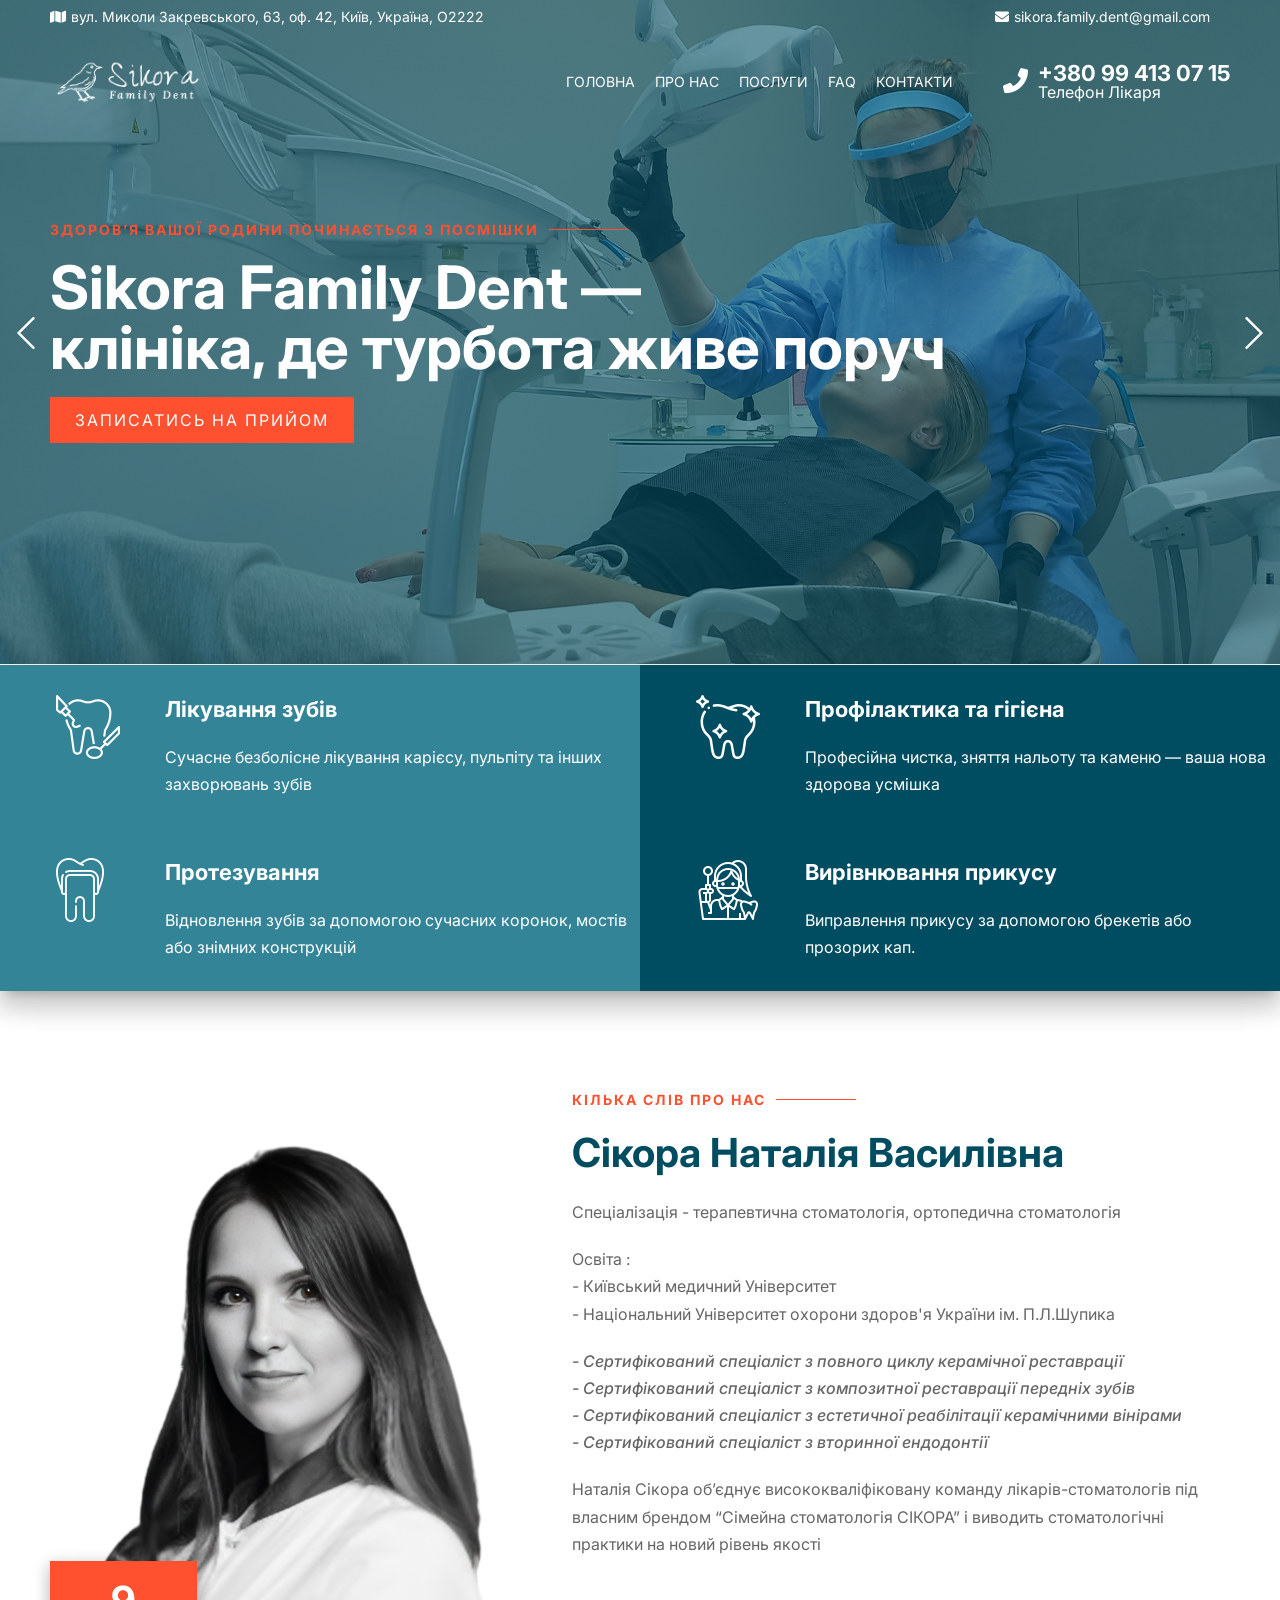
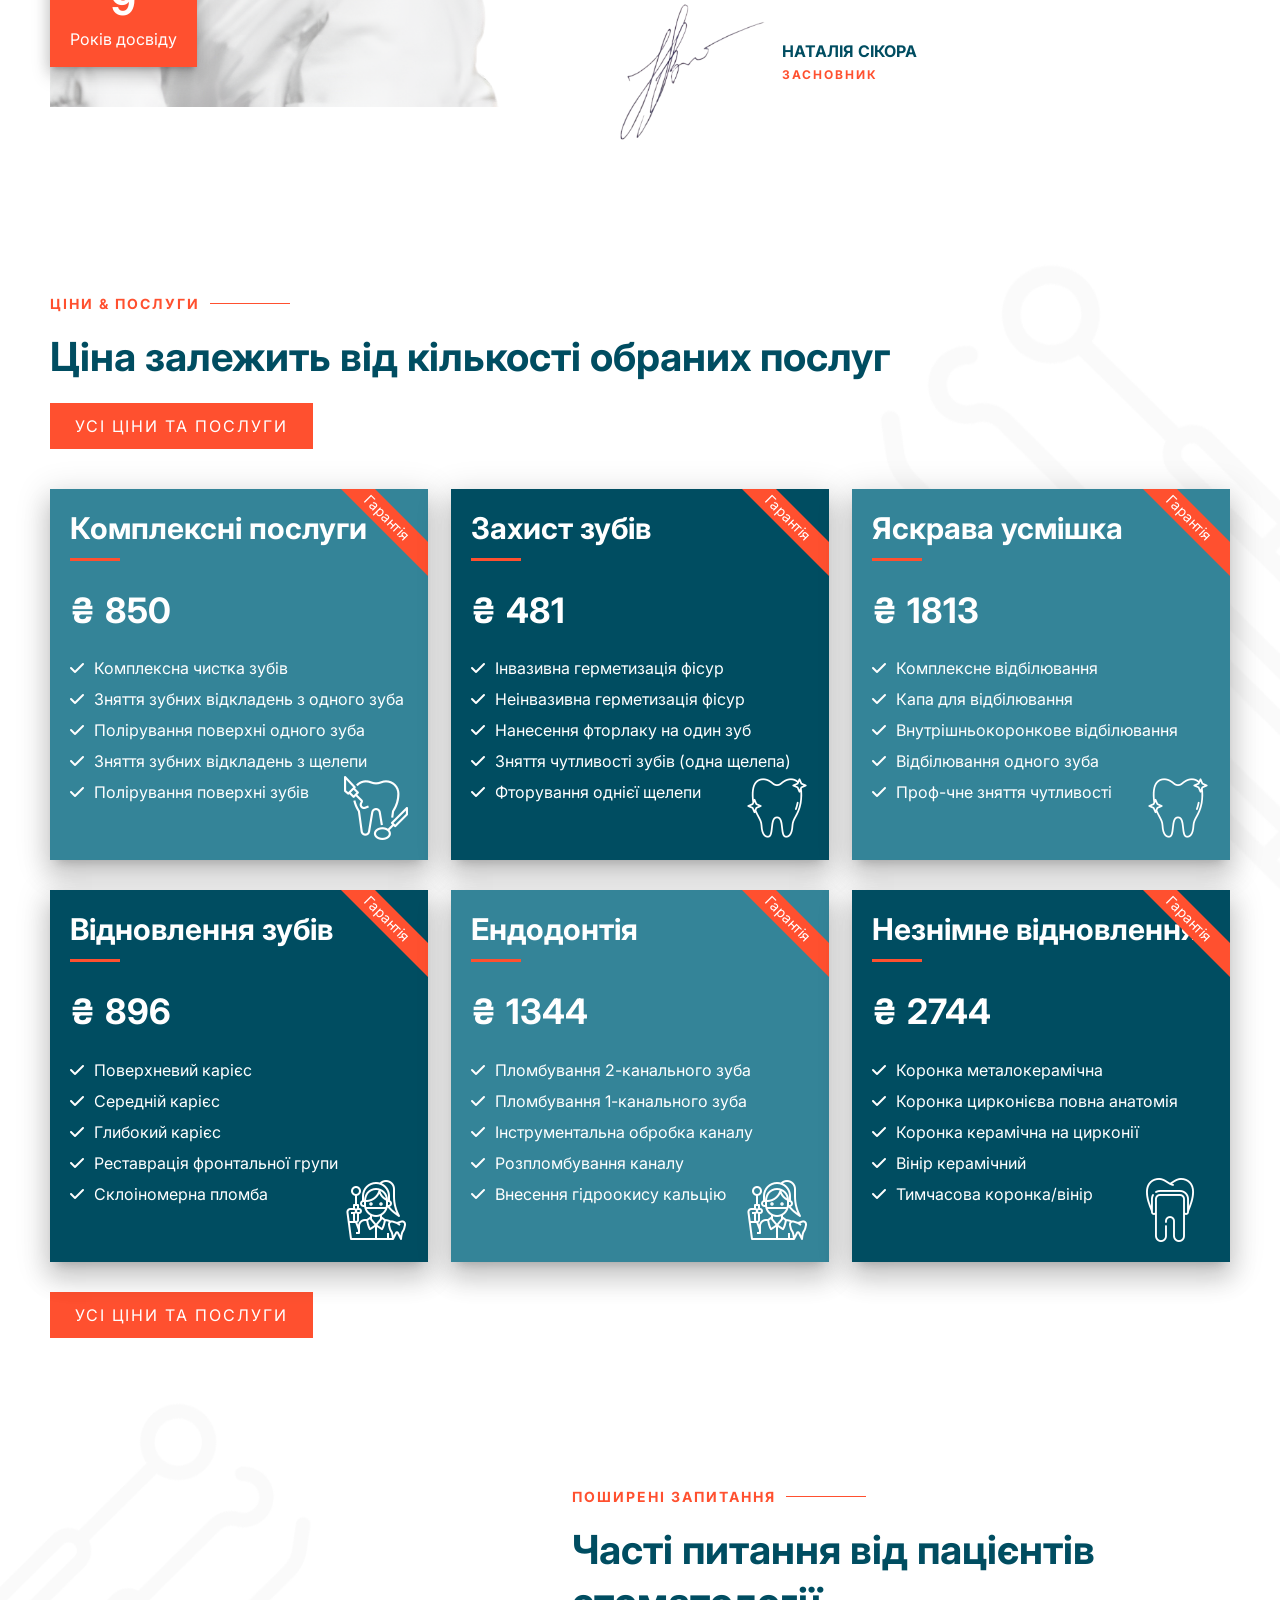
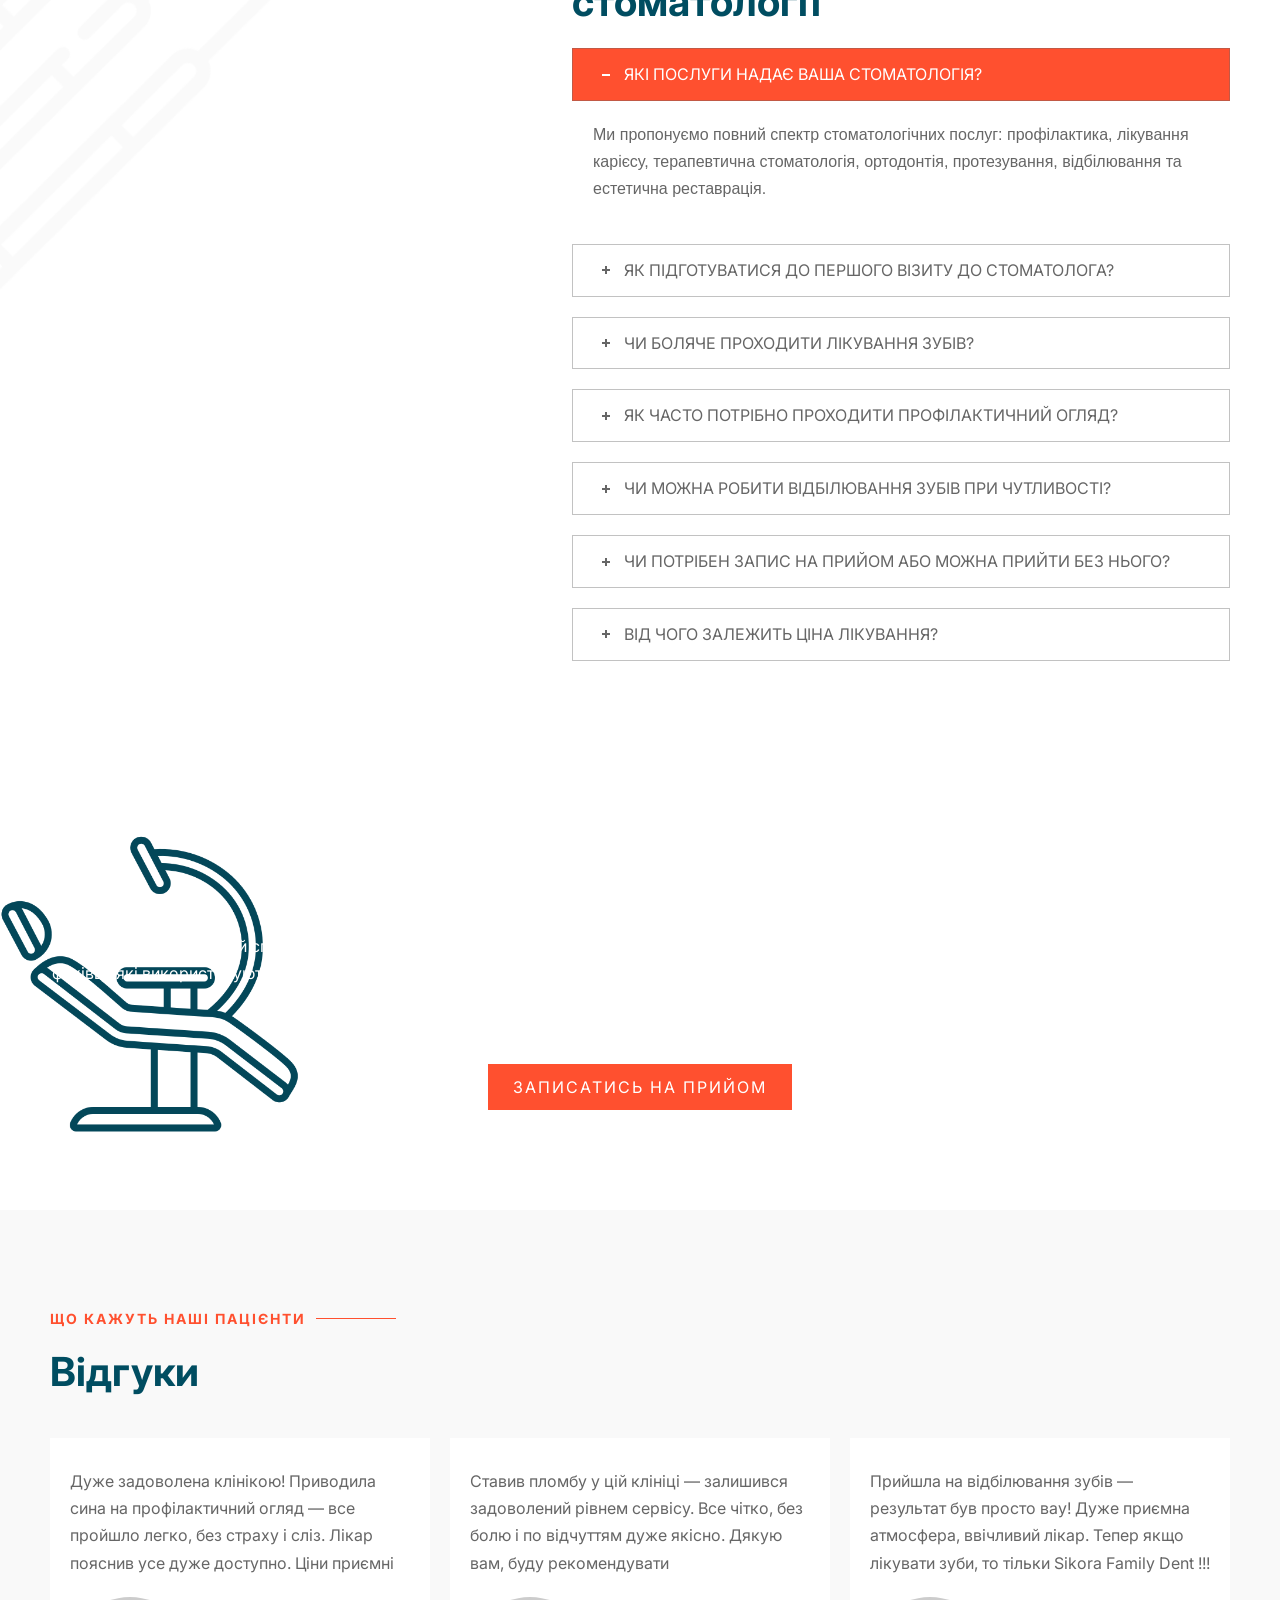
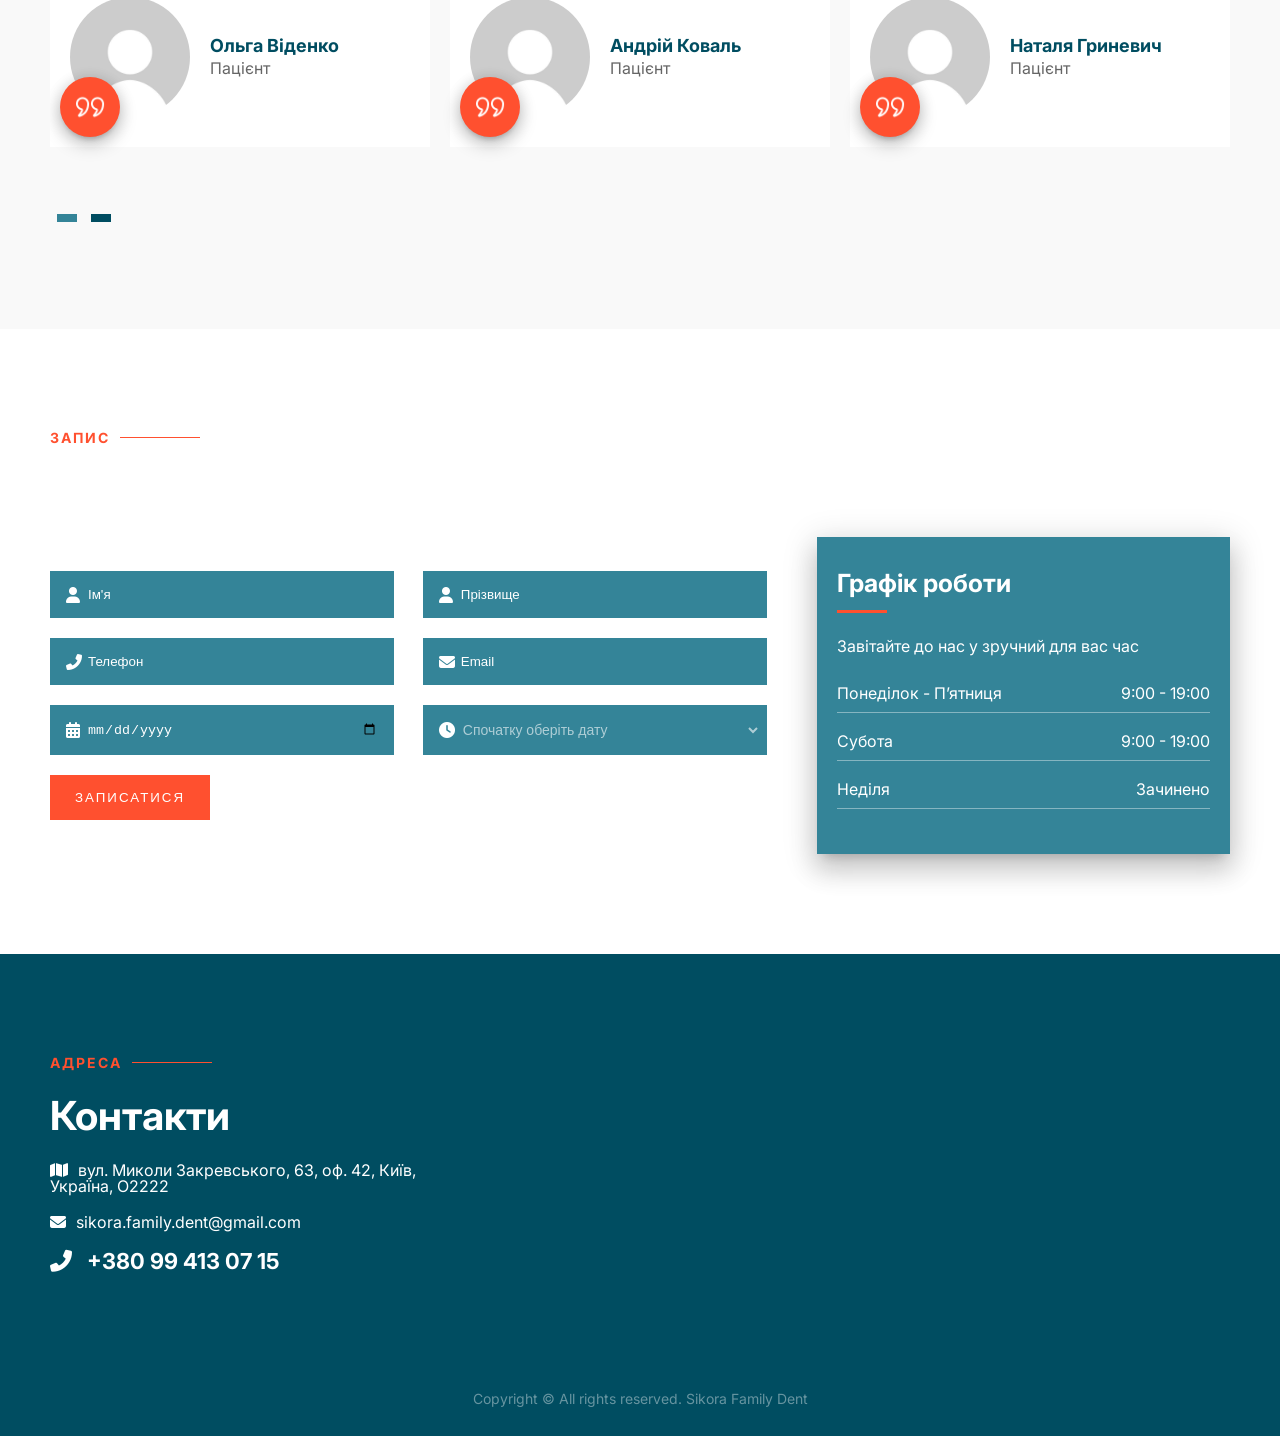
==== index.html @ c378c8c7 "Initial commit" ====
﻿<!DOCTYPE html>
<html lang="en">

<head>

   <meta charset="UTF-8">
   <meta name="robots" content="index, follow">
   <title>Sikora Family Dent</title>

   <!-- SEO Meta Tags -->
   <meta name="description" content="Sikora Family Dent — професійна стоматологічна допомога для всієї родини. Записуйтесь на прийом, ознайомлюйтесь із послугами та насолоджуйтесь впевненими посмішками завдяки експертному лікуванню
">
   <meta name="keywords"
      content="сімейний стоматолог, стоматологічна клініка, стоматолог Сікора, відбілювання зубів, зубні імпланти, дитяча стоматологія, стоматологія Київ, естетична стоматологія, гігієна порожнини рота">

   <!-- Always force latest IE rendering engine -->
   <meta http-equiv="X-UA-Compatible" content="IE=edge">

   <!-- Favicon -->
   <link rel="shortcut icon" href="images/favicon.ico" type="image/x-icon">

   <!-- Mobile Specific Meta -->
   <meta name="viewport" content="width=device-width, initial-scale=1.0">

   <!-- Open Graph / Facebook -->
   <meta property="og:type" content="website">
   <meta property="og:title" content="Sikora Family Dent — Стоматологічна клінка">
   <meta property="og:description"
      content="Професійна стоматологічна допомога для всієї родини. Записуйтесь на прийом, ознайомлюйтесь із послугами та насолоджуйтесь впевненими посмішками завдяки експертному лікуванню">
   <meta property="og:image" content="https://i.ibb.co/jPSHM6QM/img-promout.png">
   <meta property="og:url" content="https://yourdomain.com">

   <!-- Custom style CSS -->
   <link rel="stylesheet" href="css/style.css">

   <!-- Responsive CSS -->
   <link rel="stylesheet" href="css/responsive.css">

   <link rel="preconnect" href="https://fonts.googleapis.com">
   <link rel="preconnect" href="https://fonts.gstatic.com" crossorigin>
   <link
      href="https://fonts.googleapis.com/css2?family=Inter:ital,opsz,wght@0,14..32,100..900;1,14..32,100..900&family=Montserrat:ital,wght@0,100..900;1,100..900&display=swap"
      rel="stylesheet">

</head>


<body>

   <!-- ====== Preloader ====== -->
   <div id="preload" class="flex-row">
      <img src="images/preload.png" alt="">
   </div>
   <!-- ======End Preloader ====== -->

   <!-- ====== Header ====== -->
   <header id="home">
      <div class="header-top ptb-10">
         <div class="wrapper flex-row">
            <div class="header-top-contacts">
               <p><i class="fa-solid fa-map"></i>вул. Миколи Закревського, 63, оф. 42, Київ, Україна, О2222</p>

            </div>
            <!--/.header-top-contacts-->
            <div class="header-top-socials">
               <!--
               <ul>
                  <li><a href="#"><i class="fa-brands fa-facebook-f"></i></a></li>
                  <li><a href="#"><i class="fa-brands fa-behance"></i></a></li>
                  <li><a href="#"><i class="fa-brands fa-youtube"></i></a></li>
                  <li><a href="#"><i class="fa-brands fa-linkedin"></i></a></li>
                  <li><a href="#"><i class="fa-brands fa-instagram"></i></a></li>
               </ul>-->
               <div class="header-top-contacts">

                  <p><i class="fa-solid fa-envelope"></i><a href="mailto:sikora.family.dent@gmail.com" style="color: #fff; text-decoration: none;">sikora.family.dent@gmail.com</a>

</p>
               </div>
            </div>
            <!--/.header-top-socials-->
         </div>
         <!--/.wrapper-->
      </div>
      <!--/.header-top-->
      <div class="header-bottom ptb-15">
         <div class="wrapper flex-row">
            <a id="logo" href="#home"><img src="images/logo.png" alt=""></a>
            <a id="open-menu" href="#"><i class="fa-solid fa-bars"></i></a>
            <div class="wrapp-menu-callback flex-row">
               <a id="close-menu" href="#"><i class="fa-solid fa-xmark"></i></a>
               <nav>
                  <ul class="main-menu">
                     <li><a href="#home">Головна</a></li>
                     <li><a href="#about">Про Нас</a></li>
                     <li><a href="#pricing">Послуги</a></li>
                     <li><a href="#faq">Faq</a></li>

                     <li><a href="#contact">Контакти</a></li>
                  </ul>
               </nav>
               <div class="header-bottom-callback flex-row">
                  <i class="fa-solid fa-phone-flip"></i>
                  <div>
                     <a href="tel:+380994130715">+380 99 413 07 15</a>
                     <p>Телефон Лікаря</p>
                  </div>
               </div>
               <!--/.header-bottom-callback-->
            </div>
            <!--/.wrapp-menu-callback-->
         </div>
         <!--/.wrapper-->
      </div>
      <!--/.header-bottom-->
   </header>
   <!-- ======End Header ====== -->

   <main>

      <!-- ====== Slider ====== -->
      <section class="main-slider">
         <div>
            <img src="./images/bg-hdr-1.png" alt="">
            <div class="slider-mainpage-content wrapper">
               <span class="suptitle">Здоров’я вашої родини починається з посмішки</span>
               <h2>Sikora Family Dent —

                  <br>клініка, де турбота живе поруч
               </h2>
               <a class="btn bg-red appointment" style="position: relative;" href="#appointment">
                  Записатись на прийом
               </a>

            </div>
         </div>
         <div>
            <img src="./images/bg-hdr-2.png" alt="">
            <div class="slider-mainpage-content wrapper">
               <span class="suptitle">Швидко. Якісно. Професійно.</span>
               <h2>Sikora Family Dent — <br> сервіс, який обирають сім’ї</h2>
               <a class="btn bg-red appointment" href="#appointment">
                  Записатись на прийом
               </a>

            </div>
         </div>
      </section>
      <!-- ======End Slider ====== -->

      <!-- ====== About ====== -->
      <section id="wrapp-about">
         <div class="excellence wrapper flex-row">
            <div class="flex-row">
               <img src="images/excellence-1.png" alt="">
               <div>
                  <h2>Лікування зубів</h2>
                  <p>Сучасне безболісне лікування карієсу, пульпіту та інших захворювань зубів</p>
               </div>
            </div>
            <div class="flex-row">
               <img src="images/excellence-3.png" alt="">
               <div>
                  <h2>Профілактика та гігієна</h2>
                  <p>Професійна чистка, зняття нальоту та каменю — ваша нова здорова усмішка</p>
               </div>
            </div>
            <div class="flex-row">
              <img src="images/service-4.png" alt="Пломбування каналів">
               <div>
                  <h2>Протезування</h2>
                  <p>Відновлення зубів за допомогою сучасних коронок, мостів або знімних конструкцій</p>
               </div>
            </div>
            <div class="flex-row">
               <img src="images/excellence-4.png" alt="">
               <div>
                  <h2>Вирівнювання прикусу</h2>
                  <p>Виправлення прикусу за допомогою брекетів або прозорих кап.</p>
               </div>
            </div>
         </div>

         <!--/.excellence-->
         <div class="wrapper flex-row" id="about">
            <div class="about-img">
               <img src="./images/sikora.png" alt="">
               <div class="about-years">
                  <span class="counter">15</span>
                  <p>Років досвіду</p>
               </div>
            </div>
            <div class="about-content">
               <span class="suptitle">Кілька слів про нас</span>
               <h1>Сікора Наталія Василівна</h1>
               <p>Спеціалізація - терапевтична стоматологія, ортопедична стоматологія</p>
               <p><strong>Освіта :</strong><br>
                  - Київський медичний Університет<br>
                  - Національний Університет охорони здоров'я України ім. П.Л.Шупика
               </p>
               <p style="font-style: italic; font-weight: 500;">- Сертифікований спеціаліст з повного циклу керамічної
                  реставрації<br>
                  - Сертифікований спеціаліст з композитної реставрації передніх зубів<br>
                  - Сертифікований спеціаліст з естетичної реабілітації керамічними вінірами<br>
                  - Сертифікований спеціаліст з вторинної ендодонтії
               </p>
               <p>Наталія Сікора об’єднує висококваліфіковану команду лікарів-стоматологів під власним брендом “Сімейна
                  стоматологія СІКОРА” і виводить стоматологічні практики на новий рівень якості</p>
               <div class="wrapp-signature flex-row">
                  <div class="signature">
                     <img src="./images/sig.png" alt="">
                  </div>
                  <div class="content-signature">
                     <p class="signature-name">
                        Наталія Сікора
                     </p>
                     <p class="suptitle-name">
                        засновник
                     </p>
                  </div>
               </div>
               <!--/.wrapp-signature-->
            </div>
            <!--/.about-content-->
         </div>


      </section>
      <!-- ======End About ====== -->

      <!-- ====== Pricing ====== -->
      <section id="pricing" style="background-image: url('images/dental-hook-right.png');">
         <div class="wrapper">
            <span class="suptitle">Ціни & Послуги</span>
            <h2>Ціна залежить від кількості обраних послуг</h2>
            <a class="btn bg-red" href="./pricing.html">Усі Ціни Та Послуги</a>
            <div class="wrapp-plans flex-row">

               <div>
                  <span class="label-plans">Гарантія</span>
                  <h3>Комплексні послуги</h3>
                  <p class="price flex-row"><span>₴</span><span class="counter">1500</span></p>
                  <ul>
                     <li><i class="fa-solid fa-check"></i>Комплексна чистка зубів</li>
                     <li><i class="fa-solid fa-check"></i>Зняття зубних відкладень з одного зуба</li>
                     <li><i class="fa-solid fa-check"></i>Полірування поверхні одного зуба</li>
                     <li><i class="fa-solid fa-check"></i>Зняття зубних відкладень з щелепи</li>
                     <li><i class="fa-solid fa-check"></i>Полірування поверхні зубів</li>
                  </ul>
                  <img src="images/service-1.png" alt="Гігієна">
               </div>

               <div>
                  <span class="label-plans">Гарантія</span>
                  <h3>Захист зубів</h3>
                  <p class="price flex-row"><span>₴</span><span class="counter">850</span></p>
                  <ul>
                     <li><i class="fa-solid fa-check"></i>Інвазивна герметизація фісур</li>
                     <li><i class="fa-solid fa-check"></i>Неінвазивна герметизація фісур</li>
                     <li><i class="fa-solid fa-check"></i>Нанесення фторлаку на один зуб</li>
                     <li><i class="fa-solid fa-check"></i>Зняття чутливості зубів (одна щелепа)</li>
                     <li><i class="fa-solid fa-check"></i>Фторування однієї щелепи</li>
                  </ul>
                  <img src="images/service-5.png" alt="Відбілювання">
               </div>

               <div>
                  <span class="label-plans">Гарантія</span>
                  <h3>Яскрава усмішка</h3>
                  <p class="price flex-row"><span>₴</span><span class="counter">3200</span></p>
                  <ul>
                     <li><i class="fa-solid fa-check"></i>Комплексне відбілювання</li>
                     <li><i class="fa-solid fa-check"></i>Капа для відбілювання</li>
                     <li><i class="fa-solid fa-check"></i>Внутрішньокоронкове відбілювання</li>
                     <li><i class="fa-solid fa-check"></i>Відбілювання одного зуба</li>
                     <li><i class="fa-solid fa-check"></i>Проф-чне зняття чутливості</li>
                  </ul>
                  <img src="images/service-5.png" alt="Відбілювання">
               </div>

               <div>
                  <span class="label-plans">Гарантія</span>
                  <h3>Відновлення зубів</h3>
                  <p class="price flex-row"><span>₴</span><span class="counter">1600</span></p>
                  <ul>
                     <li><i class="fa-solid fa-check"></i>Поверхневий карієс</li>
                     <li><i class="fa-solid fa-check"></i>Середній карієс</li>
                     <li><i class="fa-solid fa-check"></i>Глибокий карієс</li>
                     <li><i class="fa-solid fa-check"></i>Реставрація фронтальної групи</li>
                     <li><i class="fa-solid fa-check"></i>Склоіномерна пломба</li>
                  </ul>
                  <img src="images/service-3.png" alt="Лікування карієсу">
               </div>

               <div>
                  <span class="label-plans">Гарантія</span>
                  <h3>Ендодонтія</h3>
                  <p class="price flex-row"><span>₴</span><span class="counter">2400</span></p>
                  <ul>
                     <li><i class="fa-solid fa-check"></i>Пломбування 2-канального зуба</li>
                     <li><i class="fa-solid fa-check"></i>Пломбування 1-канального зуба</li>
                     <li><i class="fa-solid fa-check"></i>Інструментальна обробка каналу</li>
                     <li><i class="fa-solid fa-check"></i>Розпломбування каналу</li>
                     <li><i class="fa-solid fa-check"></i>Внесення гідроокису кальцію</li>
                  </ul>
                  <img src="images/service-3.png" alt="Лікування карієсу">
               </div>

               <div>
                  <span class="label-plans">Гарантія</span>
                  <h3>Незнімне відновлення</h3>
                  <p class="price flex-row"><span>₴</span><span class="counter">4900</span></p>
                  <ul>
                     <li><i class="fa-solid fa-check"></i>Коронка металокерамічна</li>
                     <li><i class="fa-solid fa-check"></i>Коронка цирконієва повна анатомія</li>
                     <li><i class="fa-solid fa-check"></i>Коронка керамічна на цирконії</li>
                     <li><i class="fa-solid fa-check"></i>Вінір керамічний</li>
                     <li><i class="fa-solid fa-check"></i>Тимчасова коронка/вінір</li>
                  </ul>
                  <img src="images/service-4.png" alt="Протезування">
               </div>

            </div>

            <a class="btn bg-red" href="./pricing.html">Усі Ціни Та Послуги</a>
            <!--/.wrapp-plans-->
         </div>
         <!--/.wrapper-->
      </section>



      <!-- ====== End  Services ====== -->

      <!-- ====== Team ====== -->

      <!--
      <section id="our-team" class="bg-gray">
         <div class="wrapper">
            <span class="suptitle">Our Doctors</span>
            <h2>Our Team</h2>
            <div class="owl-carousel owl-theme" id="team-doctors">
               <div class="item">
                  <img src="images/team-1.jpg" alt="">
                  <div class="about-doctor">
                     <span class="label-doctors flex-row"><img src="images/service-1.png" alt=""></span>
                     <h3>Richard Nautz</h3>
                     <p class="doctor-position">Senior Orthodontist</p>
                     <ul>
                        <li><a href="#"><i class="fa-brands fa-facebook-f"></i></a></li>
                        <li><a href="#"><i class="fa-brands fa-linkedin"></i></a></li>
                        <li><a href="#"><i class="fa-brands fa-instagram"></i></a></li>
                     </ul>
                  </div>
               </div>
             
               <div class="item">
                  <img src="images/team-2.jpg" alt="">
                  <div class="about-doctor">
                     <span class="label-doctors flex-row"><img src="images/service-6.png" alt=""></span>
                     <h3>Ella Thompson</h3>
                     <p class="doctor-position">Pediatric Dentist</p>
                     <ul>
                        <li><a href="#"><i class="fa-brands fa-facebook-f"></i></a></li>
                        <li><a href="#"><i class="fa-brands fa-linkedin"></i></a></li>
                        <li><a href="#"><i class="fa-brands fa-instagram"></i></a></li>
                     </ul>
                  </div>
               </div>
              
               <div class="item">
                  <img src="images/team-3.jpg" alt="">
                  <div class="about-doctor">
                     <span class="label-doctors flex-row"><img src="images/service-7.png" alt=""></span>
                     <h3>Howard Holmes</h3>
                     <p class="doctor-position">Senior Prosthodontist</p>
                     <ul>
                        <li><a href="#"><i class="fa-brands fa-facebook-f"></i></a></li>
                        <li><a href="#"><i class="fa-brands fa-linkedin"></i></a></li>
                        <li><a href="#"><i class="fa-brands fa-instagram"></i></a></li>
                     </ul>
                  </div>
               </div>
              
               <div class="item">
                  <img src="images/team-4.jpg" alt="">
                  <div class="about-doctor">
                     <span class="label-doctors flex-row"><img src="images/service-2.png" alt=""></span>
                     <h3>Carlie Addison</h3>
                     <p class="doctor-position">Dental Nurse</p>
                     <ul>
                        <li><a href="#"><i class="fa-brands fa-facebook-f"></i></a></li>
                        <li><a href="#"><i class="fa-brands fa-linkedin"></i></a></li>
                        <li><a href="#"><i class="fa-brands fa-instagram"></i></a></li>
                     </ul>
                  </div>
               </div>
               
            </div>
            
         </div>
        
      </section>
      -->
      <!-- ====== End Team ====== -->

      <!-- ====== Faq ====== -->
      <section id="faq" style="background-image: url('images/dental-hook-left.png');">
         <div class="wrapper flex-row">
            <div class="faq-img">
               <img src="images/faq.jpg" alt="">
            </div>
            <!--/.faq-img-->
            <div class="faq-content">
               <span class="suptitle">Поширені запитання</span>
               <h2>Часті питання від пацієнтів стоматології</h2>
               <div id="accordion">
                  <h3>Які послуги надає ваша стоматологія?</h3>
                  <div>
                     <p>Ми пропонуємо повний спектр стоматологічних послуг: профілактика, лікування карієсу,
                        терапевтична стоматологія, ортодонтія, протезування, відбілювання та естетична реставрація.</p>
                  </div>
                  <h3>Як підготуватися до першого візиту до стоматолога?</h3>
                  <div>
                     <p>Рекомендуємо принести попередню медичну документацію, список ліків, які приймаєте, а також
                        підготувати питання або скарги, які хочете обговорити з лікарем.</p>
                  </div>
                  <h3>Чи боляче проходити лікування зубів?</h3>
                  <div>
                     <p>Сучасні методи знеболення дозволяють проводити більшість процедур безболісно. Наші лікарі
                        ретельно підбирають анестезію, щоб мінімізувати дискомфорт пацієнта.</p>
                  </div>
                  <h3>Як часто потрібно проходити профілактичний огляд?</h3>
                  <div>
                     <p>Рекомендується відвідувати стоматолога для профілактичного огляду та професійної гігієни зубів
                        не рідше ніж раз на 6 місяців.</p>
                  </div>
                  <h3>Чи можна робити відбілювання зубів при чутливості?</h3>
                  <div>
                     <p>Так, ми використовуємо щадні методи відбілювання, а також пропонуємо процедури для зняття
                        чутливості зубів перед і після відбілювання.</p>
                  </div>
                  <h3>Чи потрібен запис на прийом або можна прийти без нього?</h3>
                  <div>
                     <p>Рекомендуємо записуватися на прийом заздалегідь, щоб уникнути очікування та гарантовано отримати
                        час консультації. Але у разі невідкладної ситуації ви можете звернутися без запису.</p>
                  </div>

                  <h3>Від чого залежить ціна лікування?</h3>
                  <div>
                     <p>Ціна стоматологічних послуг залежить від типу процедури, складності випадку, якості матеріалів
                        та кваліфікації лікаря. Також вартість може змінюватися залежно від використовуваного обладнання
                        та рівня клініки.</p>
                  </div>
               </div>
               <!--/.accordion-->
            </div>
            <!--/.faq-content-->
         </div>
         <!--/.wrapper-->
      </section>

      <!-- ====== End  Faq ====== -->



      <!-- ====== End Pricing ====== -->

      <!-- ====== Callback ====== -->
      <section id="callback" style="background-image: url('images/dentist-chair.png'), url('images/bg-callback.png');">
         <div class="wrapper">
            <h2>Якісна стоматологія для всієї родини</h2>
            <p>Ми пропонуємо повний спектр стоматологічних послуг — від професійної гігієни до естетичного протезування.
               У нашій клініці працюють досвідчені фахівці, які використовують сучасне обладнання та новітні методики
               лікування. Ми створили комфортні умови, щоб кожен пацієнт почувався спокійно та впевнено</p>
            <a class="btn bg-red appointment" href="#appointment">Записатись на прийом</a>
         </div>
         <!--/.wrapper-->
      </section>


      <!-- ====== End Callback ====== -->

      <!-- ====== Portfolio ====== -->
      <!--
      <section id="portfolio" style="background-image: url('images/dental-hook-left.png');">
         <div class="wrapper flex-row">
            <div>
               <span class="suptitle">Our Portfolio</span>
               <h2>Portfolio</h2>
               <p>Lorem ipsum dolor sit, amet consectetur adipisicing elit. Lorem ipsum dolor sit amet consectetur,
                  adipisicing elit. Maxime nostrum atque</p>
            </div>
            <div class="single-portfolio">
               <a class="image-popup-no-margins" href="images/gallery-full-2.png">
                  <img src="images/gallery-2.png" alt="">
                  <div class="single-portfolio-content">
                     <img src="images/service-2.png" alt="">
                     <p>Implants</p>
                  </div>
               </a>
            </div>
           
      <div class="single-portfolio">
         <a class="image-popup-no-margins" href="images/gallery-full-3.png">
            <img src="images/gallery-3.png" alt="">
            <div class="single-portfolio-content">
               <img src="images/service-3.png" alt="">
               <p>Dental Surgery</p>
            </div>
         </a>
      </div>
  
      <div class="single-portfolio">
         <a class="image-popup-no-margins" href="images/gallery-full-4.png">
            <img src="images/gallery-4.png" alt="">
            <div class="single-portfolio-content">
               <img src="images/service-7.png" alt="">
               <p>Prosthesis</p>
            </div>
         </a>
      </div>
  
      <div class="single-portfolio">
         <a class="image-popup-no-margins" href="images/gallery-full-5.png">
            <img src="images/gallery-5.png" alt="">
            <div class="single-portfolio-content">
               <img src="images/service-6.png" alt="">
               <p>Teeth Braces</p>
            </div>
         </a>
      </div>
     
      <div class="single-portfolio">
         <a class="image-popup-no-margins" href="images/gallery-full-6.png">
            <img src="images/gallery-6.png" alt="">
            <div class="single-portfolio-content">
               <img src="images/service-8.png" alt="">
               <p>Teeth Protection</p>
            </div>
         </a>
      </div>
     
      </div>
      
      </section>-->
      <!-- ====== End Portfolio ====== -->

      <!-- ====== Testimonials ====== -->
      <section id="testimonials" class="bg-gray">
         <div class="wrapper">
            <span class="suptitle">Що кажуть наші пацієнти</span>
            <h2>Відгуки</h2>
            <div class="owl-carousel owl-theme" id="list-testimonials">

               <div class="item single-testimonial bg-white">
                  <div class="single-testimonial-content">
                     <p>Дуже задоволена клінікою! Приводила сина на профілактичний огляд — все пройшло легко, без страху
                        і сліз. Лікар пояснив усе дуже доступно. Ціни приємні</p>
                  </div>
                  <div class="single-testimonial-author flex-row">
                     <img src="./images/testimonails.jpg" alt="">
                     <div>
                        <h3>Ольга Віденко</h3>
                        <p>Пацієнт</p>
                     </div>
                  </div>
                  <span class="label-testimonials"><img src="images/quote.png" alt=""></span>
               </div>

               <div class="item single-testimonial bg-white">
                  <div class="single-testimonial-content">
                     <p>Ставив пломбу у цій клініці — залишився задоволений рівнем сервісу. Все чітко, без болю і по
                        відчуттям дуже якісно. Дякую вам, буду рекомендувати</p>
                  </div>
                  <div class="single-testimonial-author flex-row">
                     <img src="./images/testimonails.jpg" alt="">
                     <div>
                        <h3>Андрій Коваль</h3>
                        <p>Пацієнт</p>
                     </div>
                  </div>
                  <span class="label-testimonials"><img src="images/quote.png" alt=""></span>
               </div>

               <div class="item single-testimonial bg-white">
                  <div class="single-testimonial-content">
                     <p>Прийшла на відбілювання зубів — результат був просто вау! Дуже приємна атмосфера, ввічливий
                        лікар. Тепер якщо лікувати зуби, то тільки Sikora Family Dent !!!</p>
                  </div>
                  <div class="single-testimonial-author flex-row">
                     <img src="./images/testimonails.jpg" alt="">
                     <div>
                        <h3>Наталя Гриневич</h3>
                        <p>Пацієнт</p>
                     </div>
                  </div>
                  <span class="label-testimonials"><img src="images/quote.png" alt=""></span>
               </div>

               <div class="item single-testimonial bg-white">
                  <div class="single-testimonial-content">
                     <p>Минулого разу мені погано зробили пломбу, то записався до Наталії Василівни на прийом. Нову
                        пломбу поставили швидко. Також
                        зручно, що є запис через сайт. Рекомендую!</p>
                  </div>
                  <div class="single-testimonial-author flex-row">
                     <img src="./images/testimonails.jpg" alt="">
                     <div>
                        <h3>Іван Мельник</h3>
                        <p>Пацієнт</p>
                     </div>
                  </div>
                  <span class="label-testimonials"><img src="images/quote.png" alt=""></span>
               </div>

            </div>
            <!--/.testimonials-->
         </div>
         <!--/.wrapper-->
      </section>

      <!-- ====== End Testimonials ====== -->

      <!-- ====== Appointment ====== -->
      <section id="appointment" style="background-image: url('images/bg-booking.jpg');">
         <div class="wrapper">
            <span class="suptitle">Запис</span>
            <h2>Записатися на прийом</h2>
         </div>
         <div class="wrapper flex-row">
            <div class="form-appointment">
               <form id="booking-form">
                  <div class="wrapper-form flex-row">
                     <div class="wrapper-input">
                        <i class="fa-solid fa-user"></i>
                        <input type="text" placeholder="Ім'я" name="user_name" required>
                     </div>
                     <div class="wrapper-input">
                        <i class="fa-solid fa-user"></i>
                        <input type="text" placeholder="Прізвище" name="user_lastname" required>
                     </div>
                     <div class="wrapper-input">
                        <i class="fa-solid fa-phone-flip"></i>
                        <input type="tel" placeholder="Телефон" name="user_phone" required>
                     </div>
                     <div class="wrapper-input">
                        <i class="fa-solid fa-envelope"></i>
                        <input type="email" placeholder="Email" name="user_email" required>
                     </div>
                     <div class="wrapper-input">
                        <i class="fa-solid fa-calendar-days"></i>
                        <input type="date" name="appointment_date" required>
                     </div>
                     <div class="wrapper-input">
                        <i class="fa-solid fa-clock"></i>
                        <select name="appointment_time" id="appointment_time" required disabled>
                           <option value="">Спочатку оберіть дату</option>
                        </select>
                        <div id="time-loading" style="display: none; color: #fff; font-size: 12px; margin-top: 5px;">
                           Завантажуємо доступні години...
                        </div>
                     </div>


                     <button type="submit" id="send" class="btn bg-red">Записатися</button>
                  </div>
                  <p class="result" id="form-result"></p>
               </form>
            </div>
            <div class="working-hours bg-blue">
               <h3>Графік роботи</h3>
               <p>Завітайте до нас у зручний для вас час</p>
               <div class="flex-row table-hours">
                  <p>Понеділок - Пʼятниця</p>
                  <p>9:00 - 19:00</p>
               </div>
               <div class="flex-row table-hours">
                  <p>Субота</p>
                  <p>9:00 - 19:00</p>
               </div>
               <div class="flex-row table-hours">
                  <p>Неділя</p>
                  <p>Зачинено</p>
               </div>
            </div>
         </div>
      </section>

      <!-- EmailJS SDK v4 (ОНОВЛЕНА ВЕРСІЯ) -->
      <script type="text/javascript" src="https://cdn.jsdelivr.net/npm/@emailjs/browser@4/dist/email.min.js"></script>

      <!-- Appointment Booking Script -->
      <script>
         // Ініціалізація EmailJS v4
         (function () {
            emailjs.init({
               publicKey: "WCmt2I1LRDK6a063J",
            });
         })();

         // Server configuration
         const SERVER_URL = 'http://localhost:3000';

         // Функція для формату дати Google Calendar
         function toGoogleCalendarFormat(dateObj) {
            return dateObj.toISOString().replace(/[-:.]/g, "").slice(0, 15) + "Z";
         }

         // Load available time slots for selected date
         async function loadAvailableTimes(date) {
            const timeSelect = document.getElementById('appointment_time');
            const timeLoading = document.getElementById('time-loading');
            
            if (!date) {
               timeSelect.disabled = true;
               timeSelect.innerHTML = '<option value="">Спочатку оберіть дату</option>';
               return;
            }

            // Show loading
            timeLoading.style.display = 'block';
            timeSelect.disabled = true;
            timeSelect.innerHTML = '<option value="">Завантажуємо...</option>';

            try {
               const response = await fetch(`${SERVER_URL}/api/available-times/${date}`);
               
               if (!response.ok) {
                  throw new Error(`HTTP error! status: ${response.status}`);
               }
               
               const data = await response.json();
               
               // Populate time options
               timeSelect.innerHTML = '<option value="">Оберіть час</option>';
               
               if (data.availableSlots && data.availableSlots.length > 0) {
                  data.availableSlots.forEach(slot => {
                     const option = document.createElement('option');
                     option.value = slot;
                     option.textContent = slot;
                     timeSelect.appendChild(option);
                  });
               } else {
                  timeSelect.innerHTML = '<option value="">Немає доступних часів</option>';
               }
               
               timeSelect.disabled = false;
               
            } catch (error) {
               console.error('Error loading available times:', error);
               timeSelect.innerHTML = '<option value="">Помилка завантаження</option>';
               timeSelect.disabled = true;
            } finally {
               timeLoading.style.display = 'none';
            }
         }

         // Event listener for date change
         document.addEventListener('DOMContentLoaded', function() {
            const dateInput = document.querySelector('input[name="appointment_date"]');
            const timeSelect = document.getElementById('appointment_time');
            
            // Set minimum date to today
            const today = new Date().toISOString().split('T')[0];
            dateInput.min = today;
            
            // Load times when date changes
            dateInput.addEventListener('change', function() {
               loadAvailableTimes(this.value);
            });
         });

         // Обробка форми
         document.getElementById('booking-form').addEventListener('submit', async function (e) {
            e.preventDefault();

            const form = this;
            const result = document.getElementById("form-result");
            const submitBtn = document.getElementById("send");

            // Отримання значень
            const firstName = form.user_name.value.trim();
            const lastName = form.user_lastname.value.trim();
            const phone = form.user_phone.value.trim();
            const email = form.user_email.value.trim();
            const date = form.appointment_date.value;
            const time = form.appointment_time.value;

            if (!firstName || !lastName || !phone || !email || !date || !time) {
               result.innerHTML = '<span class="error">Усі поля повинні бути заповнені.</span>';
               result.style.color = "red";
               result.style.display = "block";
               return;
            }

            // Показати статус
            result.innerHTML = "Надсилаємо...";
            result.style.color = "#333";
            result.style.display = "block";
            submitBtn.disabled = true;
            submitBtn.innerHTML = "Надсилаємо...";

            try {
               // Try to book appointment through CRM first
               const bookingResponse = await fetch(`${SERVER_URL}/api/book-appointment`, {
                  method: 'POST',
                  headers: {
                     'Content-Type': 'application/json',
                  },
                  body: JSON.stringify({
                     firstName: firstName,
                     lastName: lastName,
                     phone: phone,
                     email: email,
                     appointmentDate: date,
                     appointmentTime: time
                  })
               });

               if (!bookingResponse.ok) {
                  const errorData = await bookingResponse.json();
                  throw new Error(errorData.error || 'Failed to book appointment');
               }

               const bookingData = await bookingResponse.json();
               
               // Send email notification
               const localDateTime = new Date(`${date}T${time}`);
               const endDateTime = new Date(localDateTime.getTime() + 30 * 60 * 1000);
               const start_datetime = toGoogleCalendarFormat(localDateTime);
               const end_datetime = toGoogleCalendarFormat(endDateTime);

               const templateParams = {
                  to_email: 'maksymsikora1@gmail.com',
                  user_name: firstName,
                  user_lastname: lastName,
                  user_phone: phone,
                  user_email: email,
                  appointment_date: date,
                  appointment_time: time,
                  start_datetime: start_datetime,
                  end_datetime: end_datetime,
                  time: new Date().toLocaleString('uk-UA'),
                  message: `Новий запис на прийом (CRM ID: ${bookingData.data.patientId}):\nІм'я: ${firstName}\nПрізвище: ${lastName}\nТелефон: ${phone}\nEmail: ${email}\nДата: ${date}\nЧас: ${time}\nКабінет: ${bookingData.data.cabinetId}`
               };

               await emailjs.send('service_zpiohqr', 'template_m945fxe', templateParams);
               
               // Success message
               result.innerHTML = '<span class="send">Дякуємо за запис! Ми зв\'яжемося з вами найближчим часом</span>';
               result.style.color = "green";
               result.classList.add("fade-in");
               form.reset();
               
               // Reset time select
               const timeSelect = document.getElementById('appointment_time');
               timeSelect.disabled = true;
               timeSelect.innerHTML = '<option value="">Спочатку оберіть дату</option>';

            } catch (error) {
               console.error('Booking error:', error);
               
               // Fallback to email-only booking
               try {
                  const localDateTime = new Date(`${date}T${time}`);
                  const endDateTime = new Date(localDateTime.getTime() + 30 * 60 * 1000);
                  const start_datetime = toGoogleCalendarFormat(localDateTime);
                  const end_datetime = toGoogleCalendarFormat(endDateTime);

                  const templateParams = {
                     to_email: 'maksymsikora1@gmail.com',
                     user_name: firstName,
                     user_lastname: lastName,
                     user_phone: phone,
                     user_email: email,
                     appointment_date: date,
                     appointment_time: time,
                     start_datetime: start_datetime,
                     end_datetime: end_datetime,
                     time: new Date().toLocaleString('uk-UA'),
                     message: `Новий запис на прийом (CRM недоступний):\nІм'я: ${firstName}\nПрізвище: ${lastName}\nТелефон: ${phone}\nEmail: ${email}\nДата: ${date}\nЧас: ${time}`
                  };

                  await emailjs.send('service_zpiohqr', 'template_m945fxe', templateParams);
                  
                  result.innerHTML = '<span class="send">Дякуємо за запис! Ми зв\'яжемося з вами найближчим часом (запис через email)</span>';
                  result.style.color = "green";
                  result.classList.add("fade-in");
                  form.reset();
                  
               } catch (emailError) {
                  console.error('Email error:', emailError);
                  result.innerHTML = '<span class="error">Сталася помилка. Спробуйте ще раз або зателефонуйте нам.</span>';
                  result.style.color = "red";
               }
            } finally {
               submitBtn.disabled = false;
               submitBtn.innerHTML = "Записатися";
            }
         });
      </script>

      <style>
         .fade-in {
            animation: fadeInSuccess 0.8s ease-in-out;
         }

         @keyframes fadeInSuccess {
            from {
               opacity: 0;
               transform: scale(0.95);
            }

            to {
               opacity: 1;
               transform: scale(1);
            }
         }

         .result {
            margin-top: 15px;
            padding: 10px;
            border-radius: 5px;
            text-align: center;
            font-weight: bold;
            display: none;
         }

         .result .send {
            color: rgb(255, 255, 255);
         }

         .result .error {
            color: rgb(255, 68, 68);
         }

         #send:disabled {
            opacity: 0.6;
            cursor: not-allowed;
         }

         .wrapper-input select {
            width: 100%;

            border: none;
            border-radius: 5px;
            font-size: 14px;
            background-color: #348498;
            color: #fff;
            cursor: pointer;
         }

         .wrapper-input select:focus {
            outline: none;
            border-color: #007bff;
         }

         .wrapper-input select:disabled {
            opacity: 0.6;
            cursor: not-allowed;
         }

         #time-loading {
            font-style: italic;
            animation: pulse 1.5s ease-in-out infinite;
         }

         @keyframes pulse {
            0% { opacity: 0.6; }
            50% { opacity: 1; }
            100% { opacity: 0.6; }
         }
      </style>




      <!-- ====== End Appointment ====== -->

   </main>

   <!-- ====== Contact ====== -->
   <footer id="contact" class="bg-darkblue">
      <div class="wrapper flex-row">
         <div class="contact-content">
            <span class="suptitle">Адреса</span>
            <h2>Контакти</h2>
            <div class="contact-content-info">
               <p><i class="fa-solid fa-map"></i>вул. Миколи Закревського, 63, оф. 42, Київ, Україна, О2222</p>
               <p><i class="fa-solid fa-envelope"></i><a href="mailto:sikora.family.dent@gmail.com" style="color: #fff; text-decoration: none;">sikora.family.dent@gmail.com</a></p>
               <p class="footer-phone"><i class="fa-solid fa-phone-flip"></i> <a href="tel:+380994130715">+380 99 413 07 15</a></p>
            </div>
            <!--/.contact-content-info-->
            <div class="contact-content-info">

            </div>
            <!--/.contact-content-info-->
         </div>
         <!--/.contact-content-->
         <div class="contact-map">
            <iframe
               src="https://www.google.com/maps/embed?pb=!1m18!1m12!1m3!1d2537.099990917186!2d30.624010799999997!3d50.513706299999996!2m3!1f0!2f0!3f0!3m2!1i1024!2i768!4f13.1!3m3!1m2!1s0x40d4d1d475a4c467%3A0xc68404da5dcabea!2sSIKORA%20FamilyDent!5e0!3m2!1sen!2spt!4v1750180344346!5m2!1sen!2spt"
               width="100%" height="100%" style="border:0;" allowfullscreen="" loading="lazy"
               referrerpolicy="no-referrer-when-downgrade"></iframe>
         </div>
      </div>
      <!--/.wrapper-->
   </footer>
   <!-- ====== End Contact ====== -->

   <!-- ====== Copyright ====== -->
   <p class="copyright bg-darkblue">Copyright &copy; All rights reserved. Sikora Family Dent</p>
   <!-- ====== End Copyright ====== -->

   <!-- ====== Button top ====== -->
   <a id="link-top" href="#"><i class="fa-solid fa-arrow-up"></i></a>
   <!-- ====== End Button top ====== -->

   <!-- ====== jQuery ====== -->
   <script src="ajax/libs/jquery/1.12.4/jquery.min.js"></script>

   <!-- ====== Waypoints ====== -->
   <script src="ajax/libs/waypoints/2.0.3/waypoints.min.js"></script>

   <!-- ====== Bxslider ====== -->
   <script src="js/jquery.bxslider.min.js"></script>

   <!-- ====== Counterup ====== -->
   <script src="js/jquery.counterup.min.js"></script>

   <!-- ====== Carousel ====== -->
   <script src="js/owl.carousel.min.js"></script>

   <!-- ====== Magnific popup ====== -->
   <script src="js/jquery.magnific-popup.min.js"></script>

   <!-- ====== jQuery UI ====== -->
   <script src="js/jquery-ui.min.js"></script>

   <!-- ====== Custom js ======  -->
   <script src="js/script.js"></script>

</body>

</html>
---- css/style.css ----
/**
* template:  MEDOC

TABLE OF CONTENTS

        + Global
        + Header
        + Slider
        + Excellence
        + About
        + Services
        + Team
        + Faq
        + Pricing
        + Callback
        + Portfolio
        + Testimonials
        + Appointment
        + Contact
*/

/* -------------------------------------------------------
                     GLOBAL
-------------------------------------------------------- */

@import url('../css2');

@import 'all.min.css';
@import 'reset.css';
@import 'jquery.bxslider.css';
@import 'owl.carousel.min.css';
@import 'owl.theme.default.min.css';
@import 'magnific-popup.css';
@import 'jquery-ui.css';


img {
	max-width: 100%;
	display: block;
	height: auto;
}
h1,
h2,
h3,
h4,
h5,
h6 {
	font-weight: bold;
	color: #004d61;
	
}
h1,
h2,
h3,
h4,
h5,
h6,
#about .about-img .about-years span,
.header-bottom .main-menu li a {
	font-family: "Inter", sans-serif;
}
body {
	font-family: "Inter", sans-serif;
	font-size: 16px;
	font-weight: 400;
	color: #666;
}
.ptb-10 {
	padding-top: 10px;
	padding-bottom: 10px;
}
.ptb-15 {
	padding-top: 15px;
	padding-bottom: 15px;
}
header {
	top: 0;
	left: 0;
	right: 0;
	z-index: 100;
}
.bg-blue {
	background-color: #348498;
}
.bg-darkblue {
	background-color: #004d61;
}
.bg-gray {
	background-color: #f9f9f9;
}
.bg-red {
	background-color: #ff502f;
}
.bg-white {
	background-color: #ffffff;
}
.suptitle {
	display: inline-block;
	margin-bottom: 20px;
	letter-spacing: 2px;
	font-size: 14px;
	font-weight: 700;
}
.suptitle:before {
	content: "";
	display: block;
	width: 80px;
	height: 1px;
	top: 40%;
	right: -90px;

}

#logo img {
	width: 90%;
}

.btn {
	text-decoration: none;
	letter-spacing: 2px;
	padding: 15px 25px;
	display: inline-block;
}
.btn.bg-red:hover {
	background-color: #004d61;
}
.wrapper {
	max-width: 1200px;
	width: 100%;
	padding: 0 10px;
	-webkit-box-sizing: border-box;
	box-sizing: border-box;
	margin: 0 auto;

}
.flex-row {
	display: -webkit-box;
	display: -ms-flexbox;
	display: flex;
	-webkit-box-orient: horizontal;
	-webkit-box-direction: normal;
	-ms-flex-direction: row;
	flex-direction: row;
	-ms-flex-wrap: wrap;
	flex-wrap: wrap;
}
.suptitle,
#open-menu:hover,
#closemenu:hover,
.result .error,
.header-top .header-top-socials ul li a:hover,
.header-bottom .main-menu li a:hover,
.wrapp-menu-callback .header-bottom-callback a:hover,
.wrapp-signature.flex-row .suptitle-name,
#team-doctors .about-doctor ul li a,
#contact .wrapper.flex-row .contact-content .contact-content-info .footer-phone a:hover,
#contact .wrapper.flex-row .contact-content .contact-content-info ul li a:hover {
	color: #ff502f;
}
#link-top:hover,
#about .about-img .about-years,
#team-doctors .about-doctor .label-doctors,
#pricing .wrapp-plans.flex-row>div .label-plans,
#pricing .wrapp-plans.flex-row>div h3:after,
.single-testimonial .label-testimonials,
#appointment .wrapper.flex-row .working-hours h3:after,
.suptitle:before,
#about .about-img .about-years {
	background-color: #ff502f;
}
*::-moz-selection {
	color: #fff;
}
.wrapper-form.flex-row .wrapper-input input::-webkit-input-placeholder {
	color: #fff;
}
.wrapper-form.flex-row .wrapper-input input::-moz-placeholder {
	color: #fff;
}
.wrapper-form.flex-row .wrapper-input input:-ms-input-placeholder {
	color: #fff;
}
.wrapper-form.flex-row .wrapper-input input::-ms-input-placeholder {
	color: #fff;
}
#link-top,
#open-menu,
#close-menu,
*::selection,
.result .send,
.header-top .header-top-contacts p,
.header-top .header-top-socials ul li a,
.header-bottom .main-menu li a,
.wrapp-menu-callback .header-bottom-callback,
.wrapp-menu-callback .header-bottom-callback i,
.wrapp-menu-callback .header-bottom-callback a,
.slider-mainpage-content.wrapper h2,
.bx-wrapper,
.excellence.wrapper.flex-row>div,
.excellence.wrapper.flex-row>div h2,
#about .about-img .about-years,
#services h2,
.flex-row.single-service>div h3,
.flex-row.single-service>div p,
#pricing .wrapp-plans.flex-row>div .label-plans,
#pricing .wrapp-plans.flex-row>div .price.flex-row,
#pricing .wrapp-plans.flex-row>div h3,
#pricing .wrapp-plans.flex-row>div ul li,
#callback .wrapper p,
#callback h2,
#portfolio .wrapper.flex-row .single-portfolio a .single-portfolio-content p,
#appointment h2,
#appointment .wrapper.flex-row .working-hours h3,
#appointment .wrapper.flex-row .working-hours p,
.wrapper-form.flex-row .wrapper-input i,
.wrapper-form.flex-row .wrapper-input input,
.wrapper-form.flex-row .wrapper-input input::placeholder,
#contact h2,
#contact .wrapper.flex-row .contact-content .contact-content-info p,
#contact .wrapper.flex-row .contact-content .contact-content-info a,
#contact .wrapper.flex-row .contact-content .contact-content-info .footer-phone,
#contact .wrapper.flex-row .contact-content .contact-content-info ul li a,
.btn {
	color: #fff;
}
*::-moz-selection {
	background-color: #004d61;
}
#preload,
*::selection,
.fixedheader,
.excellence.wrapper.flex-row>div:nth-child(even),
#team-doctors .owl-dots .owl-dot span,
#pricing .wrapp-plans.flex-row>div:nth-child(even),
#list-testimonials .owl-dots .owl-dot span {
	background-color: #004d61;
}
#link-top,
.excellence.wrapper.flex-row>div:nth-child(odd),
#team-doctors .owl-dots .owl-dot.active span,
.owl-theme .owl-dots .owl-dot:hover span,
.wrapper-form.flex-row .wrapper-input input,
.wrapper-form.flex-row .wrapper-input,
#list-testimonials .owl-dots .owl-dot.active span,
.owl-theme .owl-dots .owl-dot:hover span,
#pricing .wrapp-plans.flex-row>div {
	background-color: #348498;
}
.wrapp-signature.flex-row .signature-name,
#team-doctors .about-doctor ul li a:hover {
	color: #004d61;
}
#about,
#services,
#our-team,
#pricing,
#callback,
#portfolio,
#testimonials,
#appointment,
#contact {
	padding-top: 100px;
	padding-bottom: 100px;
}
#about {
	padding-top: 250px;
}
#contact {
	padding-bottom: 50px;
}
#services h2,
#our-team h2,
#faq h2,
#pricing h2,
#callback h2,
#portfolio h2,
#testimonials h2,
#contact h2 {
	font-size: 40px;
	margin-bottom: 20px;
	line-height: 1.3;
}
#services,
#appointment,
#portfolio,
#pricing,
#faq {
	background-repeat: no-repeat;
}
.single-testimonial .label-testimonials,
.wrapper-form.flex-row .wrapper-input,
#appointment .wrapper.flex-row,
.single-testimonial .single-testimonial-author,
.single-testimonial .label-testimonials,
#portfolio .wrapper.flex-row .single-portfolio a .single-portfolio-content,
#pricing .wrapp-plans.flex-row>div .price.flex-row,
#team-doctors .about-doctor .label-doctors,
.flex-row.single-service,
.wrapp-signature.flex-row,
.wrapp-menu-callback .header-bottom-callback,
.wrapp-menu-callback.flex-row,
.header-bottom .wrapper.flex-row,
.header-top .wrapper.flex-row,
#preload,
#link-top {
	-webkit-box-align: center;
	-ms-flex-align: center;
	align-items: center;
}
.suptitle,
.btn,
.suptitle,
.ui-accordion .ui-accordion-header,
#portfolio .wrapper.flex-row .single-portfolio a .single-portfolio-content p,
.wrapp-signature.flex-row .suptitle-name,
.wrapp-signature.flex-row .signature-name,
.header-bottom .main-menu li a {
	text-transform: uppercase;
}
.header-top .header-top-socials ul li a,
.btn,
.ui-accordion .ui-accordion-header,
#contact .wrapper.flex-row .contact-content .contact-content-info ul li a,
#contact .wrapper.flex-row .contact-content .contact-content-info .footer-phone a,
#portfolio .wrapper.flex-row .single-portfolio a .single-portfolio-content,
#portfolio .wrapper.flex-row .single-portfolio img,
#pricing .wrapp-plans.flex-row>div,
#team-doctors .about-doctor ul li a,
.wrapp-menu-callback .header-bottom-callback a,
.header-bottom .main-menu li a,
#open-menu,
#close-menu {
	-webkit-transition: all;
	-o-transition: all;
	transition: all;
	-webkit-transition-duration: 0.5s;
	-o-transition-duration: 0.5s;
	transition-duration: 0.5s;
}
#portfolio .wrapper.flex-row,
.wrapper-form.flex-row,
#appointment .wrapper.flex-row .working-hours .table-hours,
#portfolio .wrapper.flex-row,
#pricing .wrapp-plans.flex-row,
#about,
.excellence.wrapper.flex-row>div,
.header-bottom .wrapper.flex-row,
.header-top .wrapper.flex-row {
	-webkit-box-pack: justify;
	-ms-flex-pack: justify;
	justify-content: space-between;
}
.suptitle,
.suptitle,
.single-testimonial,
#portfolio .wrapper.flex-row .single-portfolio a,
#callback,
#pricing .wrapp-plans.flex-row>div,
.ui-accordion .ui-accordion-header,
#team-doctors .about-doctor,
#about .about-img {
	position: relative;
}
header,
.suptitle:before,
.single-testimonial .label-testimonials,
#portfolio .wrapper.flex-row .single-portfolio a .single-portfolio-content,
#pricing .wrapp-plans.flex-row>div .label-plans,
#pricing .wrapp-plans.flex-row>div img,
#team-doctors .about-doctor .label-doctors,
#about .about-img .about-years,
.excellence.wrapper,
.bx-wrapper .bx-controls-direction a,
.slider-mainpage-content.wrapper {
	position: absolute;
}
#link-top {
	display: -webkit-box;
	display: -ms-flexbox;
	display: flex;
	position: fixed;
	bottom: 30px;
	right: 30px;
	z-index: 10000;
	width: 50px;
	height: 50px;
	border-radius: 50%;
	-webkit-transition: all;
	-o-transition: all;
	transition: all;
	-webkit-transition-duration: 0.2s;
	-o-transition-duration: 0.2s;
	transition-duration: 0.2s;
	text-decoration: none;
	-webkit-box-orient: horizontal;
	-webkit-box-direction: normal;
	-ms-flex-direction: row;
	flex-direction: row;
	-webkit-box-pack: center;
	-ms-flex-pack: center;
	justify-content: center;
	-webkit-box-shadow: 0 8px 17px 2px rgb(0 0 0 / 14%), 0 3px 14px 2px rgb(0 0 0 / 12%), 0 5px 5px -3px rgb(0 0 0 / 20%);
	box-shadow: 0 8px 17px 2px rgb(0 0 0 / 14%), 0 3px 14px 2px rgb(0 0 0 / 12%), 0 5px 5px -3px rgb(0 0 0 / 20%);
}
main,
footer,
.copyright,
header {
	width: 100%;
	max-width: 1920px;
	margin: 0 auto;
}

#callback {
	margin-top: 100px;
}

#pricing {
	padding-bottom: 50px;
	padding-top: 50px;
}

#open-menu,
#close-menu {
	display: none;
	font-size: 30px;
}
@-webkit-keyframes load {
	0% {
		opacity: 0;
	}

	100% {
		opacity: 1;
	}
}
@keyframes load {
	0% {
		opacity: 0;
	}

	100% {
		opacity: 1;
	}
}
#preload {
	position: fixed;
	top: 0;
	bottom: 0;
	left: 0;
	right: 0;
	z-index: 100000;
	-webkit-box-pack: center;
	-ms-flex-pack: center;
	justify-content: center;
}
#preload img {
	-webkit-animation-name: load;
	animation-name: load;
	-webkit-animation-duration: 1s;
	animation-duration: 1s;
	-webkit-animation-iteration-count: infinite;
	animation-iteration-count: infinite;
	display: block;
	width: 50px;
	height: 50px;
}
.result {
	display: none;
	margin-top: 20px;
}

/* -------------------------------------------------------
                       HEADRR
-------------------------------------------------------- */

.header-top .wrapper.flex-row {
	font-size: 14px;
}
.header-top .header-top-contacts p {
	float: left;
	margin-right: 20px;
}
.header-top .header-top-contacts p i {
	margin-right: 5px;
}
.header-top .header-top-socials ul li {
	float: left;
	margin-left: 20px;
}
.header-top .header-top-socials ul li a {
	display: inline-block;
	text-decoration: none;
	font-size: 16px;
}
.header-bottom .main-menu li {
	float: left;
	margin-left: 20px;
}
.header-bottom .main-menu li a {
	text-decoration: none;
	font-size: 14px;
}
.wrapp-menu-callback .header-bottom-callback {
	margin-left: 50px;
}
.wrapp-menu-callback .header-bottom-callback i {
	font-size: 25px;
	margin-right: 10px;
}
.wrapp-menu-callback .header-bottom-callback a {
	font-size: 22px;
	text-decoration: none;
	font-weight: bold;
}
.fixedheader {
	top: 0;
	left: 0;
	right: 0;
	z-index: 100;
	position: fixed;
	-webkit-box-shadow: 0px 2px 10px #004d61;
	box-shadow: 0px 2px 10px #004d61;
}

/* -------------------------------------------------------
                      SLIDER
-------------------------------------------------------- */

.slider-mainpage-content.wrapper {
	top: 50%;
	left: 50%;
	z-index: 1000;
	-webkit-transform: translate(-50%, -50%);
	-ms-transform: translate(-50%, -50%);
	transform: translate(-50%, -50%);
}
.slider-mainpage-content.wrapper h2 {
	font-size: 60px;
	-webkit-text-decoration: capitalize;
	text-decoration: capitalize;
	margin-bottom: 20px;
}
.bx-wrapper .bx-controls-direction a {
	top: 50%;
	margin-top: -16px;
	outline: 0;
	width: 32px;
	height: 32px;
	text-indent: -9999px;
	z-index: 99;
}
.bx-wrapper .bx-prev:hover,
.bx-wrapper .bx-prev:focus {
	background-position: 0 0px;
}
.bx-wrapper .bx-prev {
	left: 10px;
	background: url('../images/prev.png') no-repeat 0 0px;
}
.bx-wrapper .bx-next {
	right: 10px;
	background: url('../images/next.png') no-repeat 0 0px;
}
.bx-wrapper .bx-next:hover,
.bx-wrapper .bx-next:focus {
	background-position: 0px 0;
}
.main-slider img {
	width: 100%;
	display: block;
}
.bx-wrapper {
	-webkit-box-shadow: none;
	box-shadow: none;
	border: none;
	margin-bottom: -1px;
}

/* -------------------------------------------------------
                    EXCELLENCE 
-------------------------------------------------------- */

#wrapp-about {
	position: relative;

}
.excellence.wrapper {
	top: 0;
	left: 50%;
	max-width: 1400px;
	-webkit-transform: translate(-50%, -50%);
	-ms-transform: translate(-50%, -50%);
	transform: translate(-50%, -50%);
	-webkit-box-shadow: 0 16px 24px 2px rgba(0, 0, 0, 0.14), 0 6px 30px 5px rgba(0, 0, 0, 0.12), 0 8px 10px -7px rgba(0, 0, 0, 0.2);
	box-shadow: 0 16px 24px 2px rgba(0, 0, 0, 0.14), 0 6px 30px 5px rgba(0, 0, 0, 0.12), 0 8px 10px -7px rgba(0, 0, 0, 0.2);
	padding: 0px;
}
.excellence.wrapper.flex-row {
	-webkit-box-pack: start;
	-ms-flex-pack: start;
	justify-content: flex-start;
}
.excellence.wrapper.flex-row>div {
	width: 25%;
	line-height: 1.7;
	padding: 30px 10px;
	-webkit-box-sizing: border-box;
	box-sizing: border-box;
	-webkit-box-align: start;
	-ms-flex-align: start;
	align-items: flex-start;
}
.excellence.wrapper.flex-row>div h2 {
	margin-bottom: 20px;
	font-size: 22px;
	line-height: 1.3;
}
.excellence.wrapper.flex-row>.flex-row>div {
	width: 75%;
}
.excellence.wrapper.flex-row>div img {
	max-width: 64px;
	margin-right: 10px;
}

/* -------------------------------------------------------
                       ABOUT 
-------------------------------------------------------- */

#about {
	-webkit-box-align: start;
	-ms-flex-align: start;
	align-items: flex-start;
}

#about .about-img {
	width: 40%;
}
#about .about-content {
	width: 60%;
	padding-left: 50px;
	-webkit-box-sizing: border-box;
	box-sizing: border-box;
}
#about .about-content h1 {
	font-size: 40px;
	margin-bottom: 20px;
	line-height: 1.3;
}
#about .about-content p {
	line-height: 1.7;
	margin-bottom: 20px;
}
#about .about-img .about-years {
	left: 0;
	bottom: 40px;
	padding: 20px;
	-webkit-box-sizing: border-box;
	box-sizing: border-box;
	text-align: center;
	-webkit-transform: translateX(-20%);
	-ms-transform: translateX(-20%);
	transform: translateX(-20%);
	-webkit-box-shadow: 0 8px 17px 2px rgb(0 0 0 / 14%), 0 3px 14px 2px rgb(0 0 0 / 12%), 0 5px 5px -3px rgb(0 0 0 / 20%);
	box-shadow: 0 8px 17px 2px rgb(0 0 0 / 14%), 0 3px 14px 2px rgb(0 0 0 / 12%), 0 5px 5px -3px rgb(0 0 0 / 20%);
}
#about .about-img .about-years span {
	display: inline-block;
	font-weight: bold;
	font-size: 40px;
	margin-bottom: 10px;
}
.wrapp-signature.flex-row {
	-webkit-box-pack: start;
	-ms-flex-pack: start;
	justify-content: flex-start;
	margin-top: 40px;
}
.wrapp-signature.flex-row .signature {
	max-width: 200px;
	margin-right: 10px;
}
.wrapp-signature.flex-row .signature-name {
	line-height: 1;
	margin-bottom: 0 !important;
	font-weight: bold;
}
.wrapp-signature.flex-row .suptitle-name {
	letter-spacing: 2px;
	font-size: 12px;
	font-weight: bold;
}

/* -------------------------------------------------------
                    SERVICES
-------------------------------------------------------- */

#services {
	background-position: left center;
	background-size: 500px;
}
.wrapp-services.flex-row {
	-webkit-box-pack: start;
	-ms-flex-pack: start;
	justify-content: center;
}
.flex-row.single-service {
	width: 50%;
	-webkit-box-pack: start;
	-ms-flex-pack: start;
	justify-content: flex-start;
	align-items: flex-start;
	padding: 30px 10px;
	-webkit-box-sizing: border-box;
	box-sizing: border-box;
}
.flex-row.single-service img {
	width: 64px;
	margin-right: 10px;
}
.flex-row.single-service>div {
	width: calc(100% - 74px);
}
.flex-row.single-service>div h3 {
	font-size: 20px;
	margin-bottom: 10px;
}
.flex-row.single-service>div p {
	line-height: 1.7;
	font-size: 14px;
}

/* -------------------------------------------------------
                      TEAM
-------------------------------------------------------- */

#team-doctors {
	margin-top: 40px;
}
#team-doctors .about-doctor {
	background-color: #fff;
	padding: 30px 10px;
	-webkit-box-sizing: border-box;
	box-sizing: border-box;
	text-align: center;
}
#team-doctors .about-doctor .label-doctors {
	width: 60px;
	height: 60px;
	top: 0;
	left: 10px;
	-webkit-transform: translateY(-50%);
	-ms-transform: translateY(-50%);
	transform: translateY(-50%);
	border-radius: 50%;
	-webkit-box-shadow: 0 8px 17px 2px rgb(0 0 0 / 14%), 0 3px 14px 2px rgb(0 0 0 / 12%), 0 5px 5px -3px rgb(0 0 0 / 20%);
	box-shadow: 0 8px 17px 2px rgb(0 0 0 / 14%), 0 3px 14px 2px rgb(0 0 0 / 12%), 0 5px 5px -3px rgb(0 0 0 / 20%);
	-webkit-box-pack: center;
	-ms-flex-pack: center;
	justify-content: center;
}
#team-doctors .about-doctor .label-doctors img {
	width: 30px;
}
#team-doctors .about-doctor h3 {
	font-size: 18px;
	margin-bottom: 5px;
}
#team-doctors .about-doctor p {
	margin-bottom: 30px;
}
#team-doctors .about-doctor ul {
	display: -webkit-box;
	display: -ms-flexbox;
	display: flex;
	-webkit-box-orient: horizontal;
	-webkit-box-direction: normal;
	-ms-flex-direction: row;
	flex-direction: row;
	-webkit-box-pack: center;
	-ms-flex-pack: center;
	justify-content: center;
}
#team-doctors .about-doctor ul li {
	margin: 0 10px;
}
#team-doctors .about-doctor ul li a {
	text-decoration: none;
	display: block;
	font-size: 18px;
}
#team-doctors .owl-dots,
.owl-theme .owl-nav {
	text-align: left;
	-webkit-tap-highlight-color: transparent;
}
#team-doctors .owl-dots .owl-dot span {
	width: 20px;
	height: 8px;
	margin: 5px 7px;
	margin-top: 30px;
	display: block;
	-webkit-backface-visibility: visible;
	-webkit-transition: opacity .2s ease;
	-o-transition: opacity .2s ease;
	transition: opacity .2s ease;
	border-radius: 0px;
}

/* -------------------------------------------------------
                       FAQ
-------------------------------------------------------- */

#faq {
	padding-top: 100px;
	background-position: top left;
	background-size: 350px;
}
#faq .wrapper.flex-row {
	-webkit-box-pack: start;
	-ms-flex-pack: start;
	justify-content: flex-start;
	-webkit-box-align: start;
	-ms-flex-align: start;
	align-items: flex-start;
}
#faq .wrapper.flex-row .faq-img {
	width: 40%;
}
#faq .wrapper.flex-row .faq-content {
	width: 60%;
	padding-left: 50px;
	-webkit-box-sizing: border-box;
	box-sizing: border-box;
}
.ui-accordion .ui-accordion-content {
	padding: 20px;
	border-top: 0;
	overflow: hidden;
	line-height: 1.7;
}
.ui-accordion .ui-accordion-header {
	display: block;
	cursor: pointer;
	margin: 20px 0 0 0;
	padding: 15px 25px;
	font-size: 100%;
}
.ui-accordion .ui-accordion-header span {
	margin-right: 10px;
}
.ui-state-default,
.ui-widget-content .ui-state-default,
.ui-widget-header .ui-state-default,
.ui-button,
html .ui-button.ui-state-disabled:hover,
html .ui-button.ui-state-disabled:active {
	border: 1px solid rgba(102, 102, 102, 0.4);
}

/* -------------------------------------------------------
                      PRICING
-------------------------------------------------------- */

#pricing {
	background-position: top right;
	background-size: 450px;
}
#pricing .wrapp-plans.flex-row {
	margin-top: 40px;
}
#pricing .wrapp-plans.flex-row>div {
	width: 32%;
	padding: 20px 20px;
	-webkit-box-sizing: border-box;
	box-sizing: border-box;
	-webkit-box-shadow: 0 16px 24px 2px rgba(0, 0, 0, 0.14), 0 6px 30px 5px rgba(0, 0, 0, 0.12), 0 8px 10px -7px rgba(0, 0, 0, 0.2);
	box-shadow: 0 16px 24px 2px rgba(0, 0, 0, 0.14), 0 6px 30px 5px rgba(0, 0, 0, 0.12), 0 8px 10px -7px rgba(0, 0, 0, 0.2);

	overflow: hidden;
	margin-bottom: 30px;
}
#pricing .wrapp-plans.flex-row>div img {
	bottom: 20px;
	right: 20px;
}
#pricing .wrapp-plans.flex-row>div .label-plans {
	font-size: 14px;
	padding: 5px 50px;
	top: 17px;
	right: -38px;
	-webkit-transform: rotate(45deg);
	-ms-transform: rotate(45deg);
	transform: rotate(45deg);
}
#pricing .wrapp-plans.flex-row>div:hover {
	-webkit-transform: translateY(-10px);
	-ms-transform: translateY(-10px);
	transform: translateY(-10px);
	-webkit-box-shadow: none;
	box-shadow: none;
}
#pricing .wrapp-plans.flex-row>div .price.flex-row {
	line-height: 1.7;
	-webkit-box-pack: start;
	-ms-flex-pack: start;
	justify-content: flex-start;
}
#pricing .wrapp-plans.flex-row>div .price.flex-row span {
	font-size: 35px;
	font-weight: 700;
	margin-right: 10px;
}
#pricing .wrapp-plans.flex-row>div h3 {
	margin-bottom: 20px;
	font-size: 30px;
	line-height: 1.3;
}
#pricing .wrapp-plans.flex-row>div h3:after {
	content: "";
	display: block;
	width: 50px;
	height: 3px;
	margin-top: 10px;
}
#pricing .wrapp-plans.flex-row>div ul {
	margin-bottom: 40px;
	margin-top: 20px;
}
#pricing .wrapp-plans.flex-row>div ul li {
	margin-bottom: 15px;
}
#pricing .wrapp-plans.flex-row>div ul li i {
	margin-right: 10px;
}

/* -------------------------------------------------------
                      CALLBACK
-------------------------------------------------------- */

#callback {
	background-repeat: no-repeat, no-repeat;
	background-position: center left, center center;
	background-size: 300px, cover;
	background-attachment: scroll, fixed;
}

#callback .wrapper {
	text-align: center;
}
#callback .wrapper p {
	line-height: 1.7;
	margin-bottom: 20px;
}
#callback .btn.bg-red {
	margin-top: 30px;
}

/* -------------------------------------------------------
                    PORTFOLIO
-------------------------------------------------------- */

#portfolio {
	background-position: top left;
	background-size: 500px;
}
#portfolio p {
	line-height: 1.7;
	margin-bottom: 20px;
}
#portfolio .wrapper.flex-row {
	-webkit-box-align: start;
	-ms-flex-align: start;
	align-items: flex-start;
}
#portfolio .wrapper.flex-row>div {
	width: calc(33.333333% - 20px);
	-webkit-box-sizing: border-box;
	box-sizing: border-box;
	margin-bottom: 30px;
	overflow: hidden;
}
#portfolio .wrapper.flex-row .single-portfolio a {
	display: block;
	overflow: hidden;
}
#portfolio .wrapper.flex-row .single-portfolio img {
	width: 100%;
}
#portfolio .wrapper.flex-row .single-portfolio a:hover img {
	-webkit-transform: scale(1.2, 1.2);
	-ms-transform: scale(1.2, 1.2);
	transform: scale(1.2, 1.2);
}
.mfp-bg {
	background: rgba(0, 77, 97, 0.8);
	opacity: 1;
}
#portfolio .wrapper.flex-row .single-portfolio a .single-portfolio-content {
	background-color: rgba(0, 77, 97, 0.5);
	top: 0;
	left: 0;
	right: 0;
	bottom: 0;
	opacity: 1;
	display: -webkit-box;
	display: -ms-flexbox;
	display: flex;
	-webkit-box-orient: vertical;
	-webkit-box-direction: normal;
	-ms-flex-direction: column;
	flex-direction: column;
	-webkit-box-pack: center;
	-ms-flex-pack: center;
	justify-content: center;
	text-align: center;
	padding: 10px;
	-webkit-box-sizing: border-box;
	box-sizing: border-box;
}
#portfolio .wrapper.flex-row .single-portfolio a .single-portfolio-content p {
	letter-spacing: 2px;
	font-weight: 700;
}
#portfolio .wrapper.flex-row .single-portfolio a .single-portfolio-content img {
	width: 32px;
	height: 32px;
	margin-bottom: 20px;
	-webkit-transform: scale(1, 1);
	-ms-transform: scale(1, 1);
	transform: scale(1, 1);
}

/* -------------------------------------------------------
                    TESTIMONIALS
-------------------------------------------------------- */

#list-testimonials {
	margin-top: 40px;
}
#list-testimonials .owl-dots,
.owl-theme .owl-nav {
	text-align: left;
	-webkit-tap-highlight-color: transparent;
}
#list-testimonials .owl-dots .owl-dot span {
	width: 20px;
	height: 8px;
	margin: 5px 7px;
	margin-top: 30px;
	display: block;
	-webkit-backface-visibility: visible;
	-webkit-transition: opacity .2s ease;
	-o-transition: opacity .2s ease;
	transition: opacity .2s ease;
	border-radius: 0px;
}
.single-testimonial {
	padding: 30px 20px;
	-webkit-box-sizing: border-box;
	box-sizing: border-box;
}
.single-testimonial .label-testimonials {
	bottom: 10px;
	left: 10px;
	width: 60px;
	height: 60px;
	display: block;
	border-radius: 50%;
	display: -webkit-box;
	display: -ms-flexbox;
	display: flex;
	-webkit-box-orient: horizontal;
	-webkit-box-direction: normal;
	-ms-flex-direction: row;
	flex-direction: row;
	-webkit-box-pack: center;
	-ms-flex-pack: center;
	justify-content: center;
	z-index: 100000;
	-webkit-box-shadow: 0 8px 17px 2px rgb(0 0 0 / 14%), 0 3px 14px 2px rgb(0 0 0 / 12%), 0 5px 5px -3px rgb(0 0 0 / 20%);
	box-shadow: 0 8px 17px 2px rgb(0 0 0 / 14%), 0 3px 14px 2px rgb(0 0 0 / 12%), 0 5px 5px -3px rgb(0 0 0 / 20%);
}
.single-testimonial .label-testimonials img {
	width: 30px;
	height: 30px;
}
.single-testimonial .single-testimonial-content {
	line-height: 1.7;
	margin-bottom: 20px;
}
.single-testimonial .single-testimonial-author {
	-webkit-box-pack: start;
	-ms-flex-pack: start;
	justify-content: flex-start;
	margin-top: 20px;
}
.single-testimonial .single-testimonial-author img {
	width: 120px;
	height: 120px;
	border-radius: 50%;
	margin-right: 20px;
}
.single-testimonial .single-testimonial-author h3 {
	margin-bottom: 5px;
	font-size: 18px;
}

/* -------------------------------------------------------
                    APPOINTMENT
-------------------------------------------------------- */

#appointment {
	background-position: center center;
	background-size: cover;
	background-attachment: fixed;
}
#appointment h2 {
	font-size: 40px;
	margin-bottom: 20px;
	line-height: 1.3;
}
#appointment .wrapper.flex-row {
	-webkit-box-pack: start;
	-ms-flex-pack: start;
	justify-content: flex-start;
}
#appointment .wrapper.flex-row .form-appointment {
	width: 65%;
	padding-right: 50px;
	-webkit-box-sizing: border-box;
	box-sizing: border-box;
}
#appointment .wrapper.flex-row .working-hours {
	width: 35%;
	padding: 30px 20px;
	-webkit-box-sizing: border-box;
	box-sizing: border-box;
	-webkit-box-shadow: 0 16px 24px 2px rgb(0 0 0 / 14%), 0 6px 30px 5px rgb(0 0 0 / 12%), 0 8px 10px -7px rgb(0 0 0 / 20%);
	box-shadow: 0 16px 24px 2px rgb(0 0 0 / 14%), 0 6px 30px 5px rgb(0 0 0 / 12%), 0 8px 10px -7px rgb(0 0 0 / 20%);
}
#appointment .wrapper.flex-row .working-hours h3 {
	margin-bottom: 20px;
	font-size: 25px;
	line-height: 1.3;
}
#appointment .wrapper.flex-row .working-hours h3:after {
	content: "";
	display: block;
	width: 50px;
	height: 3px;
	margin-top: 10px;
}
#appointment .wrapper.flex-row .working-hours p {
	line-height: 1.7;
	margin-bottom: 20px;
}
#appointment .wrapper.flex-row .working-hours .table-hours {
	border-bottom: 1px solid rgba(255, 255, 255, 0.4);
	margin-bottom: 15px;
}
#appointment .wrapper.flex-row .working-hours .table-hours p {
	margin-bottom: 5px;
}
.wrapper-form.flex-row .wrapper-input {
	width: 48%;
	margin-bottom: 20px;
	display: -webkit-box;
	display: -ms-flexbox;
	display: flex;
	-webkit-box-orient: horizontal;
	-webkit-box-direction: normal;
	-ms-flex-direction: row;
	flex-direction: row;
	-webkit-box-pack: start;
	-ms-flex-pack: start;
	justify-content: flex-start;
	-webkit-box-sizing: border-box;
	box-sizing: border-box;
	padding: 5px;
	border: 1px solid #348498;
}
.wrapper-form.flex-row .wrapper-input:last-child {
	background-color: transparent;
	padding: 0px;
}
.wrapper-form.flex-row .wrapper-input i {
	width: 20px;
	padding-right: 20px;
	padding-left: 10px;
	-webkit-box-sizing: border-box;
	box-sizing: border-box;
}
.wrapper-form.flex-row .wrapper-input input {
	width: calc(100% - 30px);
	border: none;
	outline: none;
	-webkit-box-sizing: border-box;
	box-sizing: border-box;
	padding-top: 10px;
	padding-right: 10px;
	padding-bottom: 10px;
}
.wrapper-form.flex-row button {
	border: none;
	cursor: pointer;
}

/* -------------------------------------------------------
                     CONTACT
-------------------------------------------------------- */

#contact .wrapper.flex-row {
	-webkit-box-pack: start;
	-ms-flex-pack: start;
	justify-content: flex-start;
}
#contact .wrapper.flex-row .contact-content {
	width: 35%;
	padding-right: 20px;
	-webkit-box-sizing: border-box;
	box-sizing: border-box;
}
#contact .wrapper.flex-row .contact-map {
	width: 65%;
}
#contact .wrapper.flex-row .contact-map iframe {
	width: 100%;
}
#contact .wrapper.flex-row .contact-content .contact-content-info {
	margin-top: 20px;
	margin-bottom: 40px;
}
#contact .wrapper.flex-row .contact-content .contact-content-info p {
	margin-bottom: 20px;
}
#contact .wrapper.flex-row .contact-content .contact-content-info p i {
	margin-right: 10px;
}
#contact .wrapper.flex-row .contact-content .contact-content-info .footer-phone {
	font-size: 22px;
	text-decoration: none;
	font-weight: bold;
}
#contact .wrapper.flex-row .contact-content .contact-content-info .footer-phone a {
	text-decoration: none;
}
#contact .wrapper.flex-row .contact-content .contact-content-info ul li {
	float: left;
	margin-right: 20px;
}
#contact .wrapper.flex-row .contact-content .contact-content-info ul li a {
	display: inline-block;
	text-decoration: none;
	font-size: 22px;
}
.copyright {
	text-align: center;
	padding: 30px 10px;
	color: rgba(255, 255, 255, 0.4);
	font-size: 14px;
	-webkit-box-sizing: border-box;
	box-sizing: border-box;
}
.copyright a {
	text-decoration: underline;
	color: rgba(255, 255, 255, 0.4);
}
---- css/responsive.css ----
@media all and (max-width: 1300px) {
    .excellence.wrapper {
        position: static;
        -webkit-transform: translate(0%, 0%);
        -ms-transform: translate(0%, 0%);
        transform: translate(0%, 0%);
    }
    .excellence.wrapper.flex-row {
        -webkit-box-pack: start;
        -ms-flex-pack: start;
        justify-content: flex-start;
    }
    .excellence.wrapper.flex-row>div {
        width: 50%;
    }
    .excellence.wrapper.flex-row>div img {
        margin: 0 auto;
    }
    #about .about-img .about-years {
        -webkit-transform: translateX(0%);
        -ms-transform: translateX(0%);
        transform: translateX(0%);
    }
    #about {
        padding-top: 100px;
    }
}
@media all and (max-width: 1000px) {
    .header-top {
        display: none;
    }
    .wrapp-menu-callback.flex-row {
        position: fixed;
        top: 0;
        left: -330px;
        bottom: 0;
        height: 100vh;
        width: 320px;
        padding: 20px;
        -webkit-box-sizing: border-box;
        box-sizing: border-box;
        background-color: #004d61;
        -webkit-box-shadow: 2px 0px 10px #004d61;
        box-shadow: 2px 0px 10px #004d61;
        display: block;
        z-index: 1000000;
    }
    #open-menu,
    #close-menu {
        display: inline-block;
    }
    #close-menu {
        float: right;
    }
    .header-bottom .main-menu li {
        float: none;
        margin-left: 0px;
        clear: both;
        margin-bottom: 20px;
    }
    .wrapp-menu-callback .header-bottom-callback {
        margin-left: 0px;
        margin-top: 30px;
    }
    .flex-row.single-service {
        width: 50%;
    }
}
@media all and (max-width: 860px) {
    .slider-mainpage-content.wrapper h2 {
        font-size: 45px;
    }
    .excellence.wrapper.flex-row>div h2 {
        font-size: 25px;
    }
    .slider-mainpage-content.wrapper {
        text-align: center;
    }
    #about .about-img img {
        margin: 0 auto;
    }
    #about .about-content {
        padding-left: 0px;
    }
    #faq .wrapper.flex-row .faq-img img {
        margin: 0 auto;
    }
    #faq .wrapper.flex-row .faq-content,
    #appointment .wrapper.flex-row .form-appointment,
    #appointment .wrapper.flex-row .working-hours,
    #about .about-content,
    #faq .wrapper.flex-row .faq-img,
    #about .about-img {
        width: 100%;
    }
    #faq .wrapper.flex-row .faq-content {
        padding-left: 0px;
    }
    #pricing .wrapp-plans.flex-row>div,
    #portfolio .wrapper.flex-row>div {
        width: 48%;
    }
    #appointment .wrapper.flex-row .form-appointment,
    #faq .wrapper.flex-row .faq-img,
    #about .about-img {
        margin-bottom: 50px;
    }
    #appointment .wrapper.flex-row .form-appointment {
        padding-right: 0px;
    }
    #contact .wrapper.flex-row .contact-content,
    #contact .wrapper.flex-row .contact-map {
        width: 50%;
    }
}
@media all and (max-width: 670px) {
    .slider-mainpage-content.wrapper h2 {
        font-size: 35px;
    }
    .excellence.wrapper.flex-row>div,
    .flex-row.single-service,
    #pricing .wrapp-plans.flex-row>div,
    #portfolio .wrapper.flex-row>div,
    .wrapper-form.flex-row .wrapper-input,
    #contact .wrapper.flex-row .contact-content,
    #contact .wrapper.flex-row .contact-map {
        width: 100%;
    }
    .wrapper-form.flex-row .wrapper-input {
        margin-bottom: 20px;
    }
    #contact .wrapper.flex-row .contact-content {
        margin-bottom: 50px;
    }
}
@media all and (max-width: 550px) {
    header {
        position: static;
        background-color: #004d61;
    }
    .slider-mainpage-content.wrapper h2 {
        font-size: 25px;
    }
}
@media all and (max-width: 360px) {
    .slider-mainpage-content.wrapper h2 {
        font-size: 20px;
    }
    #about .about-content h1,
    #services h2,
    #our-team h2,
    #faq h2,
    #pricing h2,
    #callback h2,
    #portfolio h2,
    #testimonials h2,
    #appointment h2,
    #contact h2 {
        font-size: 30px;
    }
}
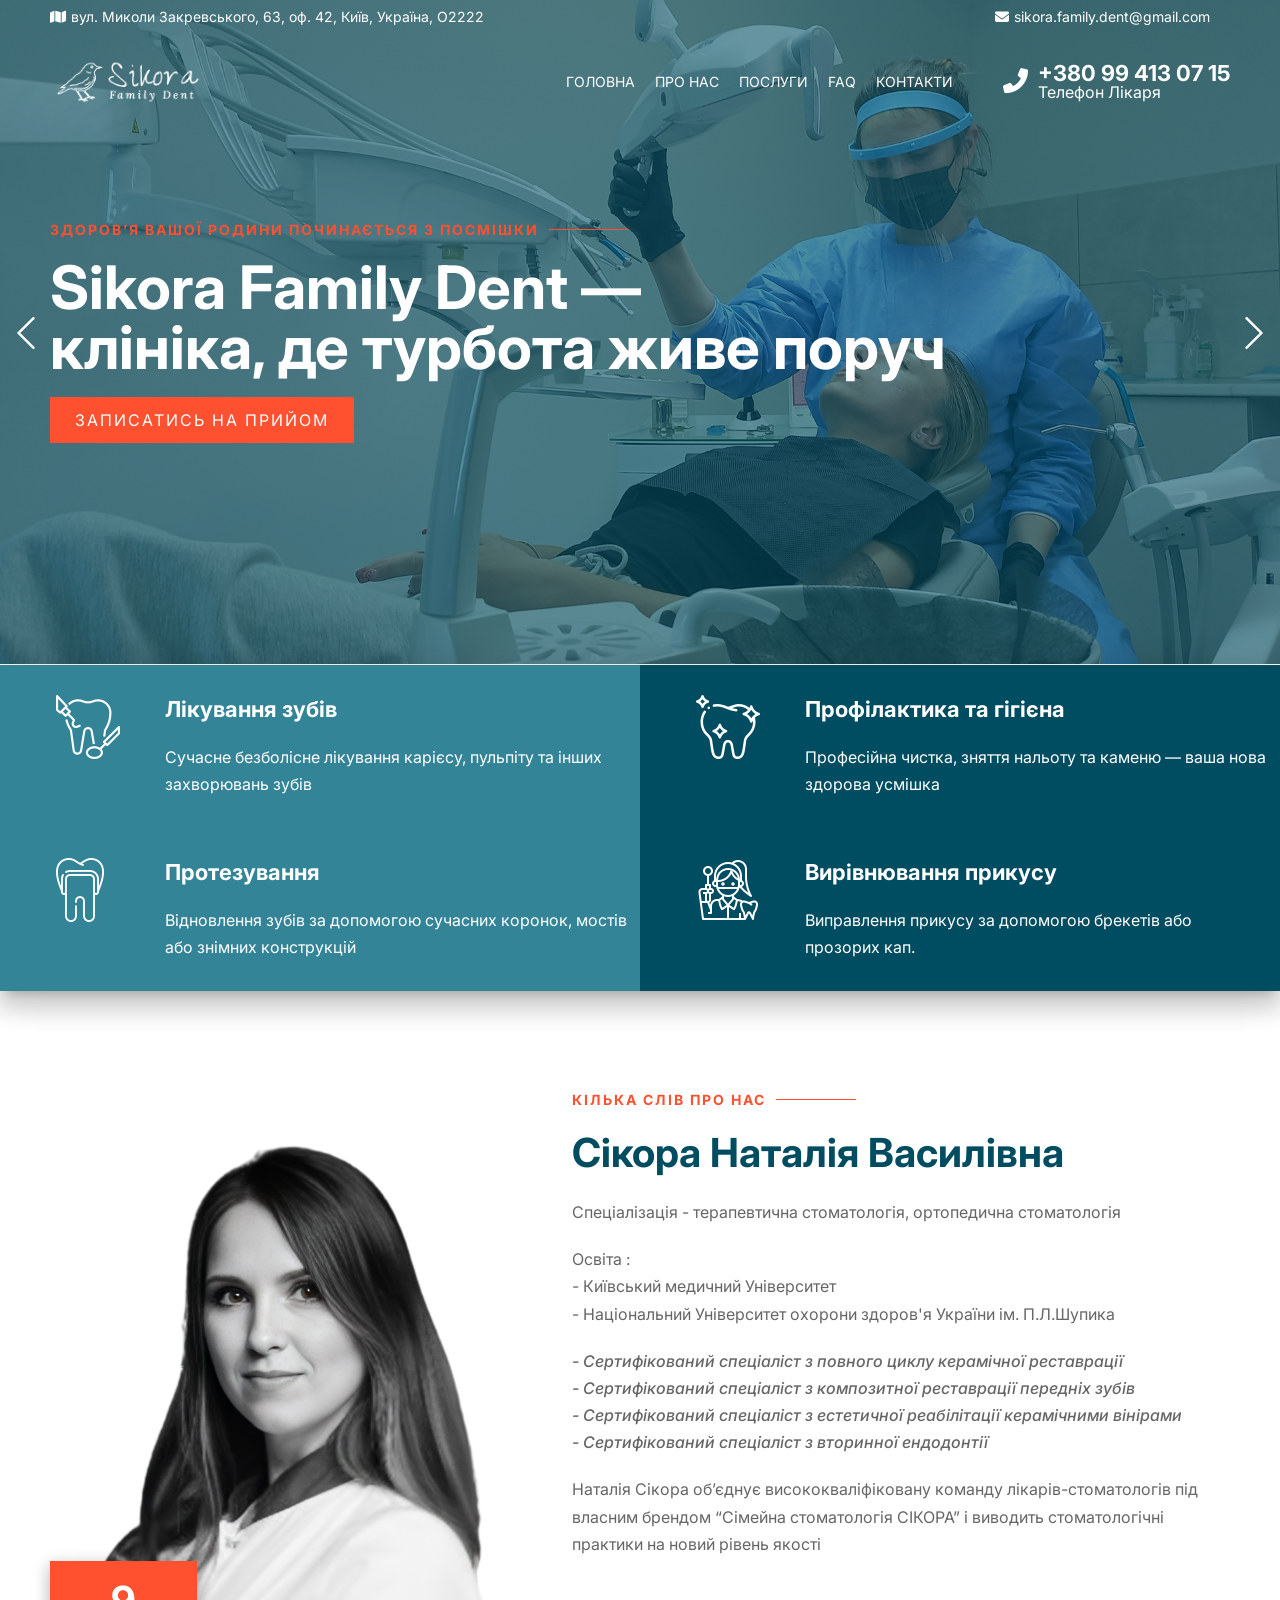
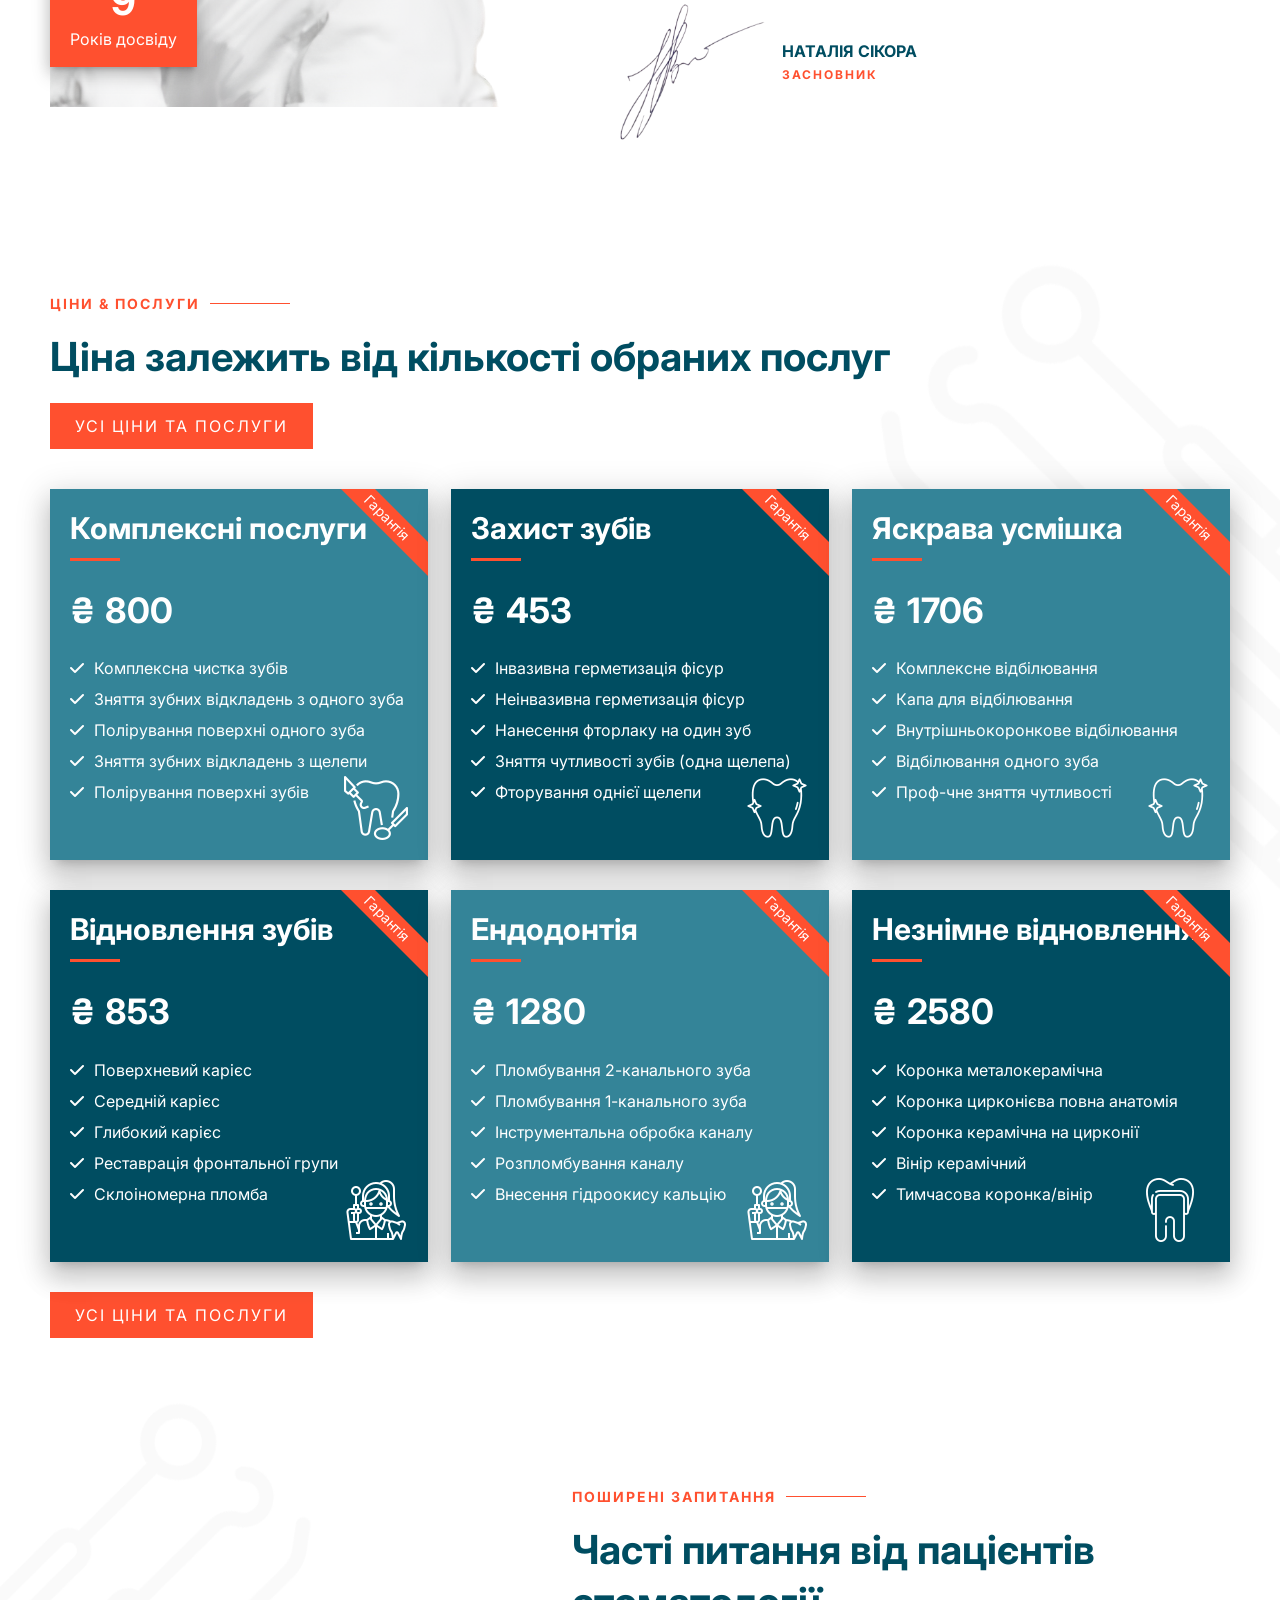
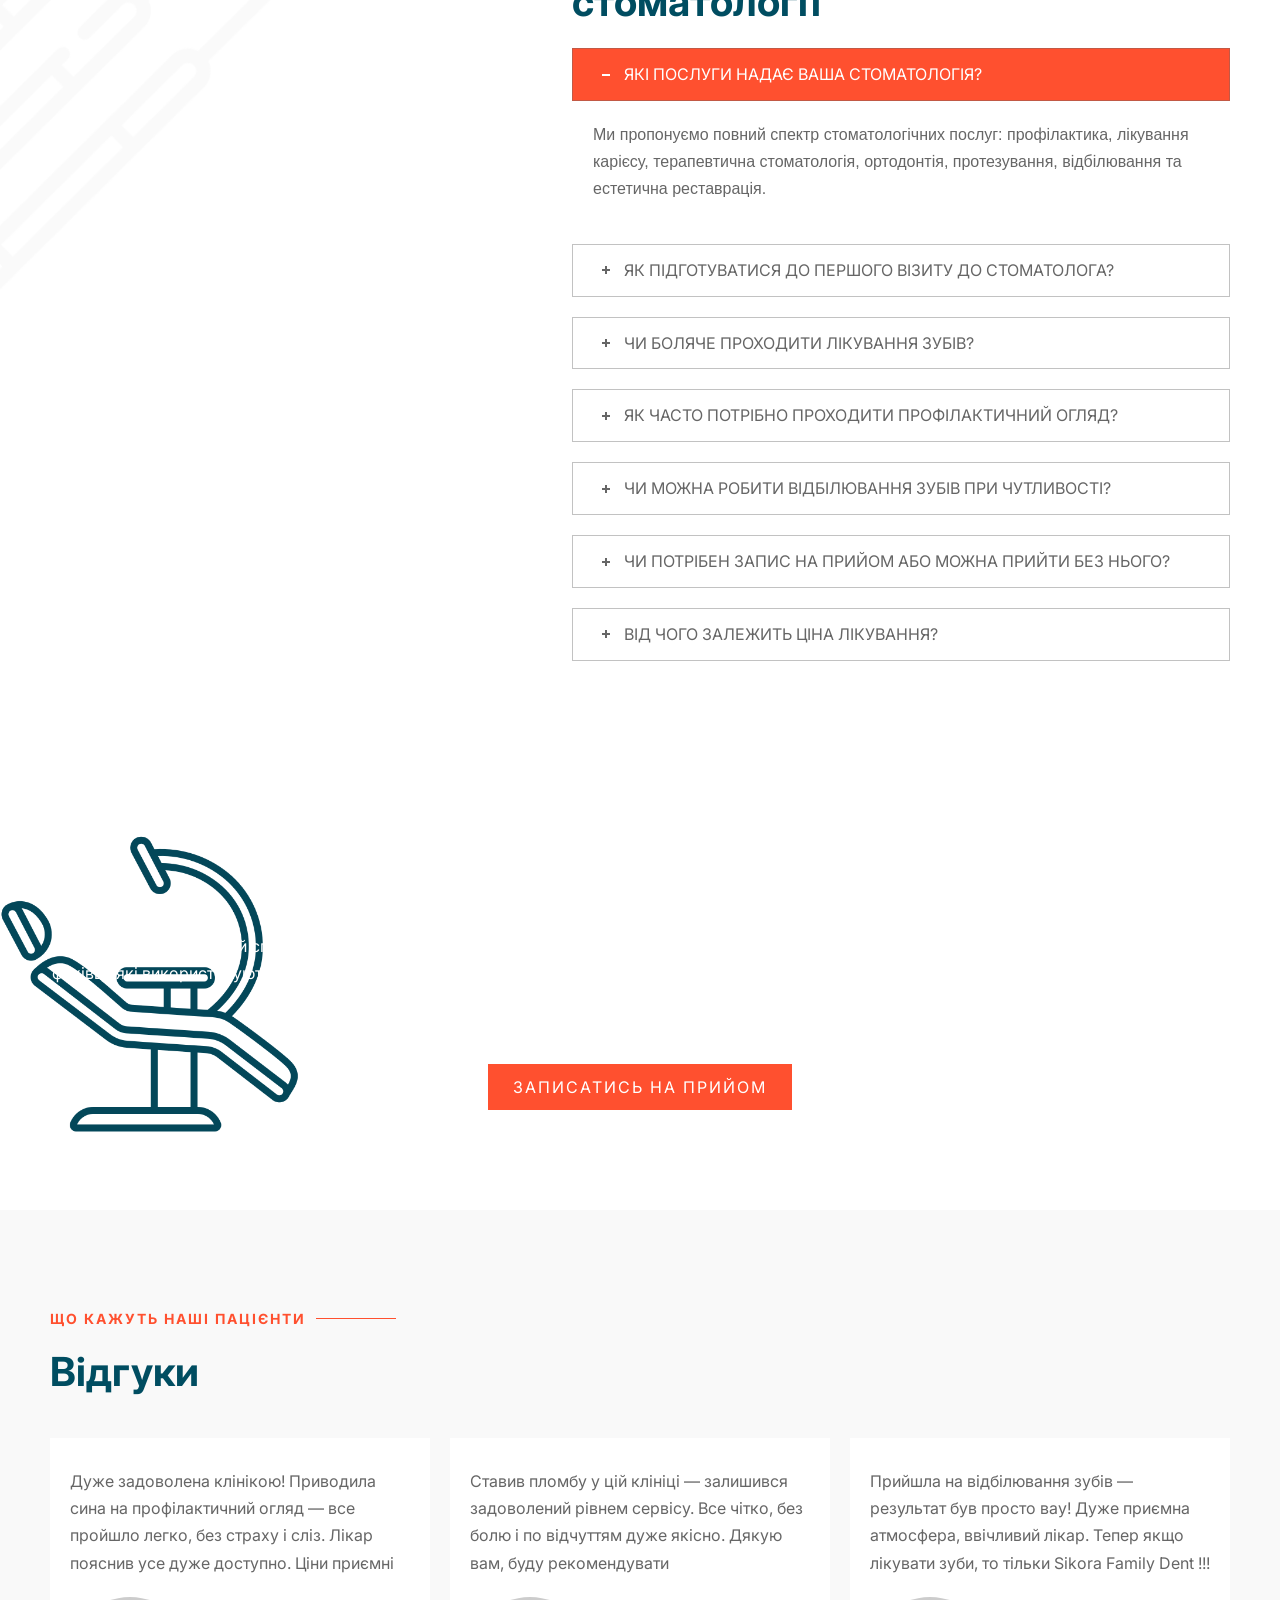
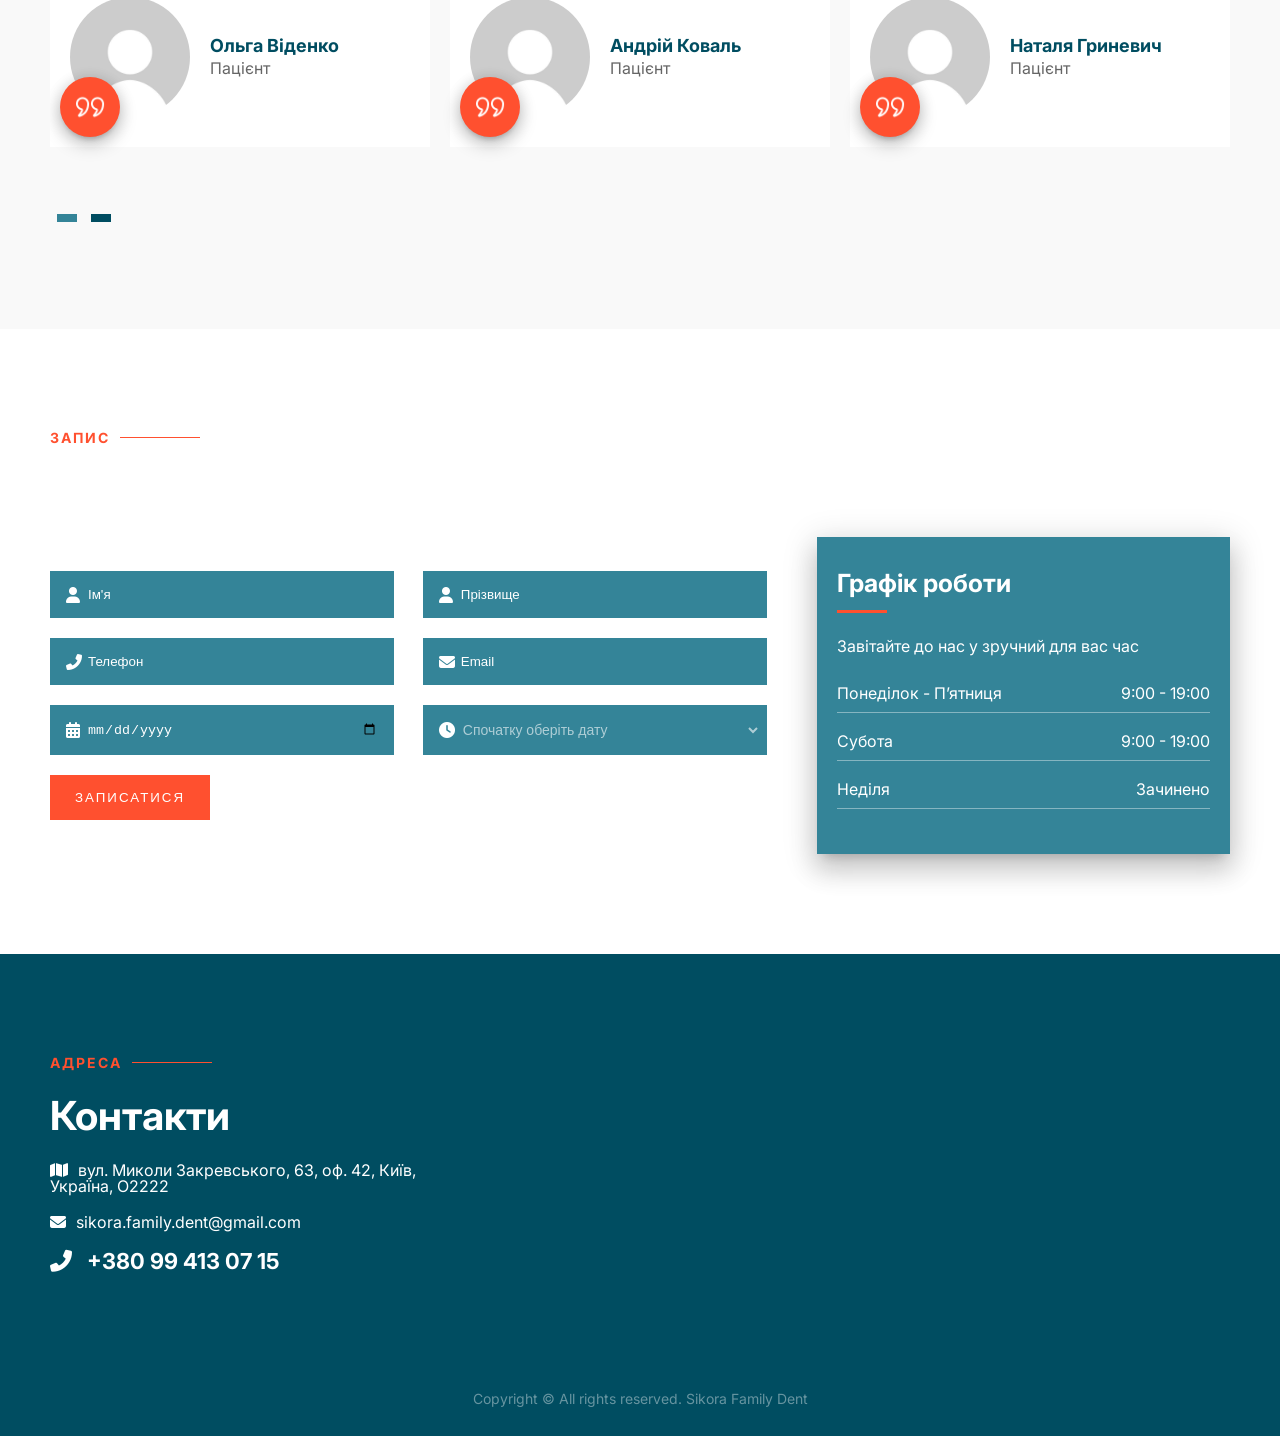
==== commit de7c7f39: "changed the SERVER_URL" ====
--- a/index.html
+++ b/index.html
@@ -700,7 +700,7 @@
          })();
 
          // Server configuration
-         const SERVER_URL = 'http://localhost:3000';
+         const SERVER_URL = 'https://dental-server-cdv4.onrender.com';
 
          // Функція для формату дати Google Calendar
          function toGoogleCalendarFormat(dateObj) {
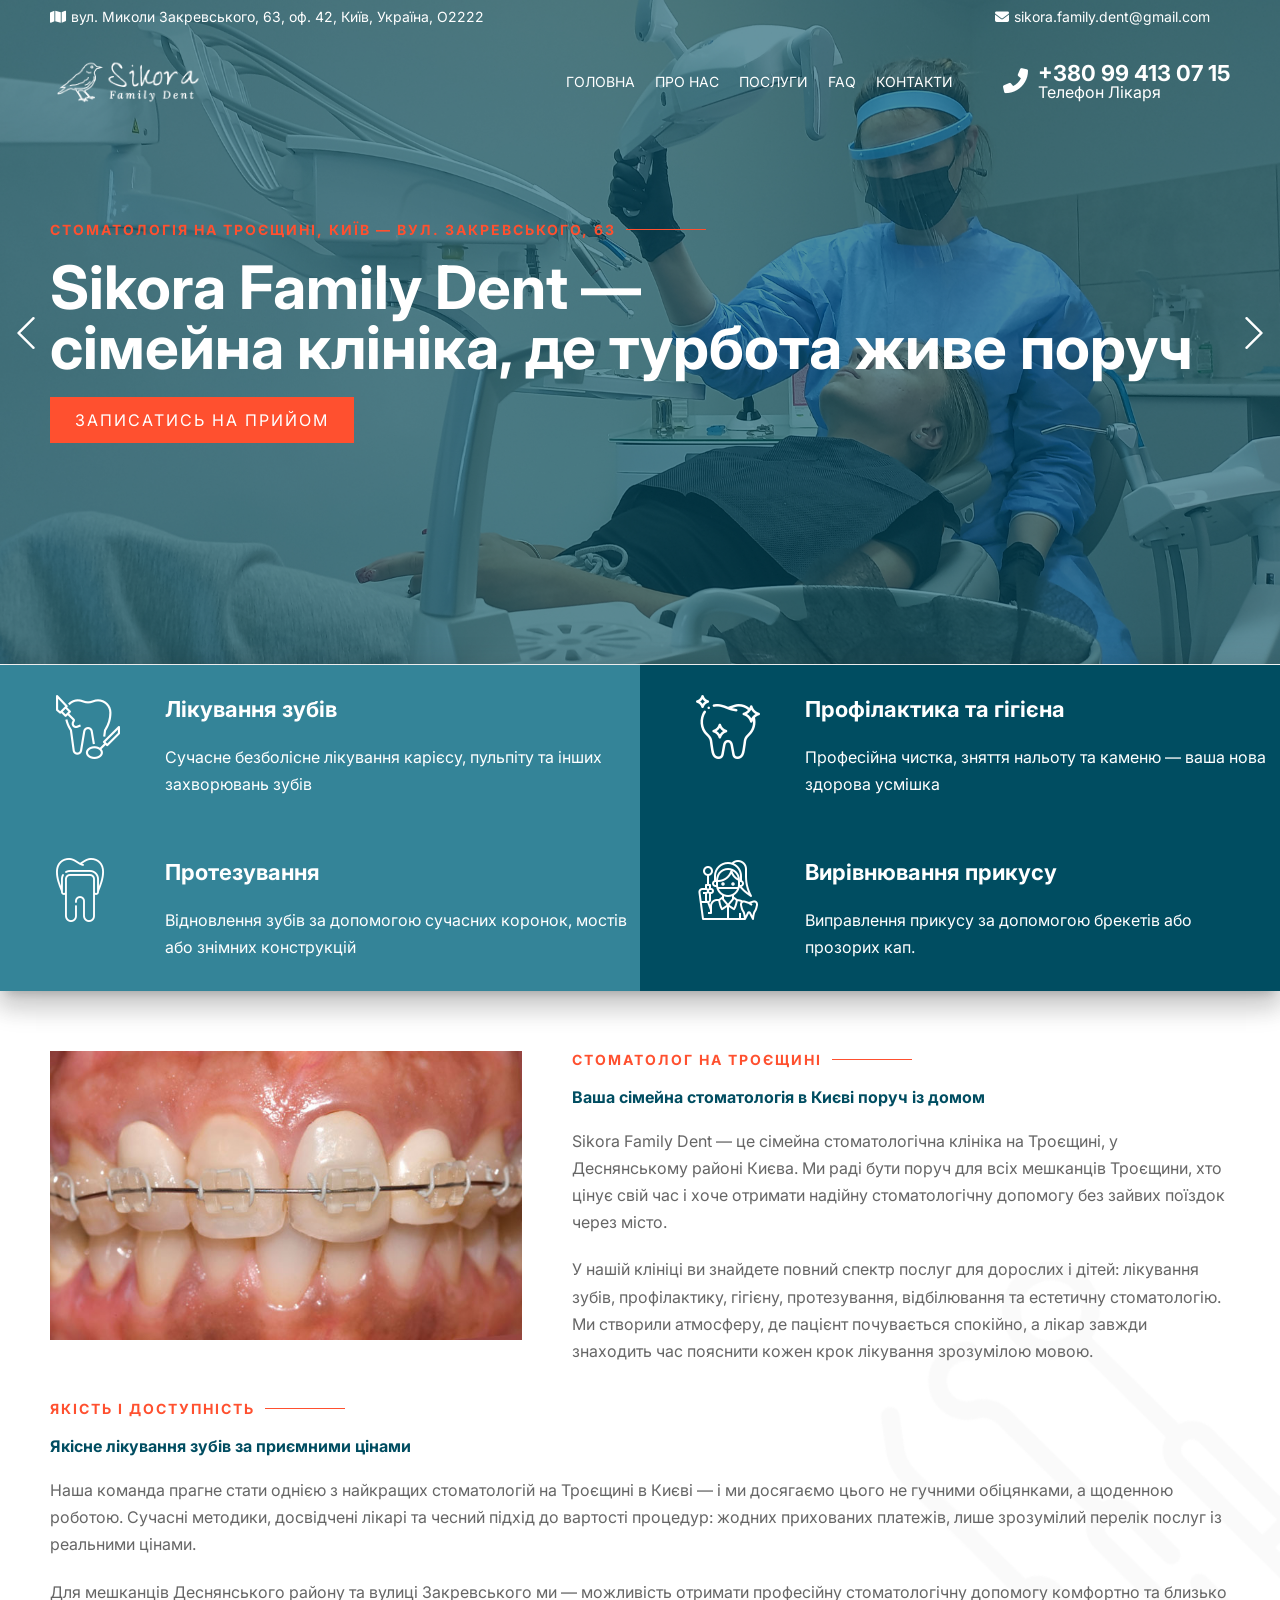
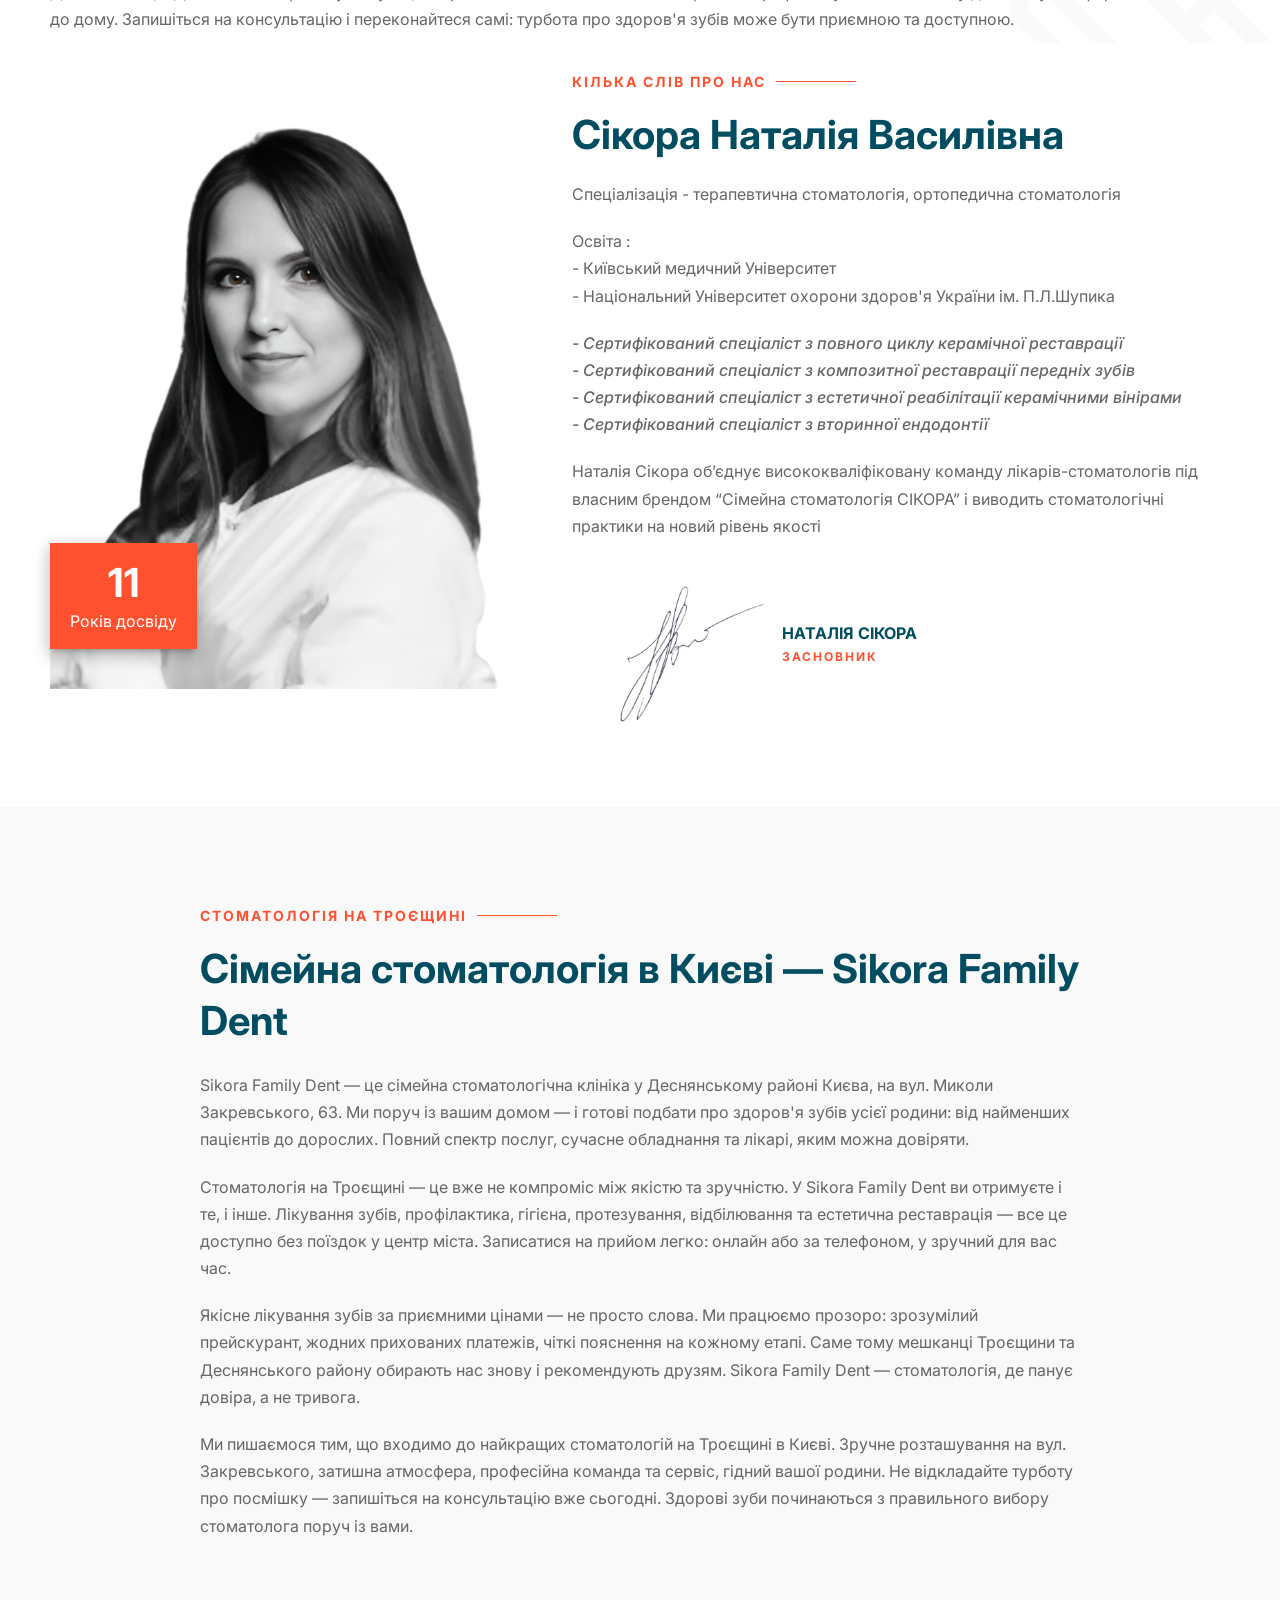
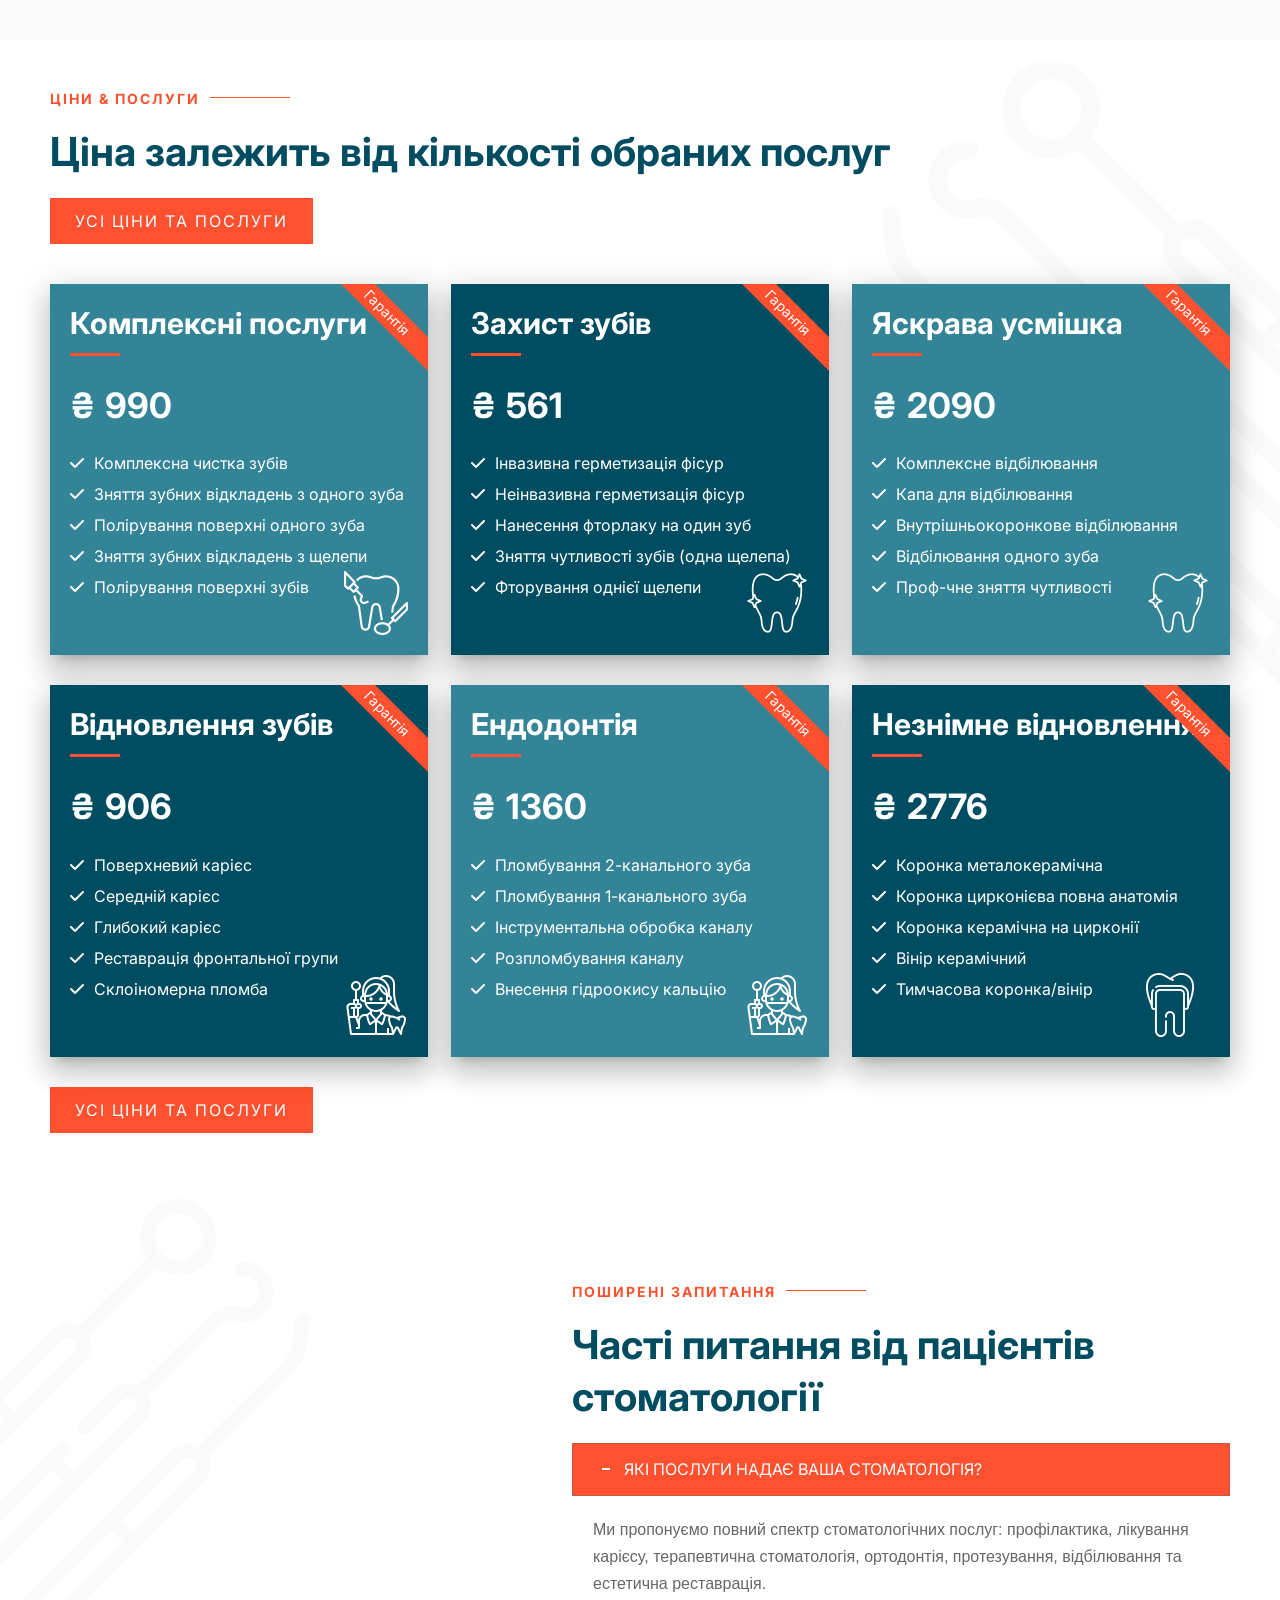
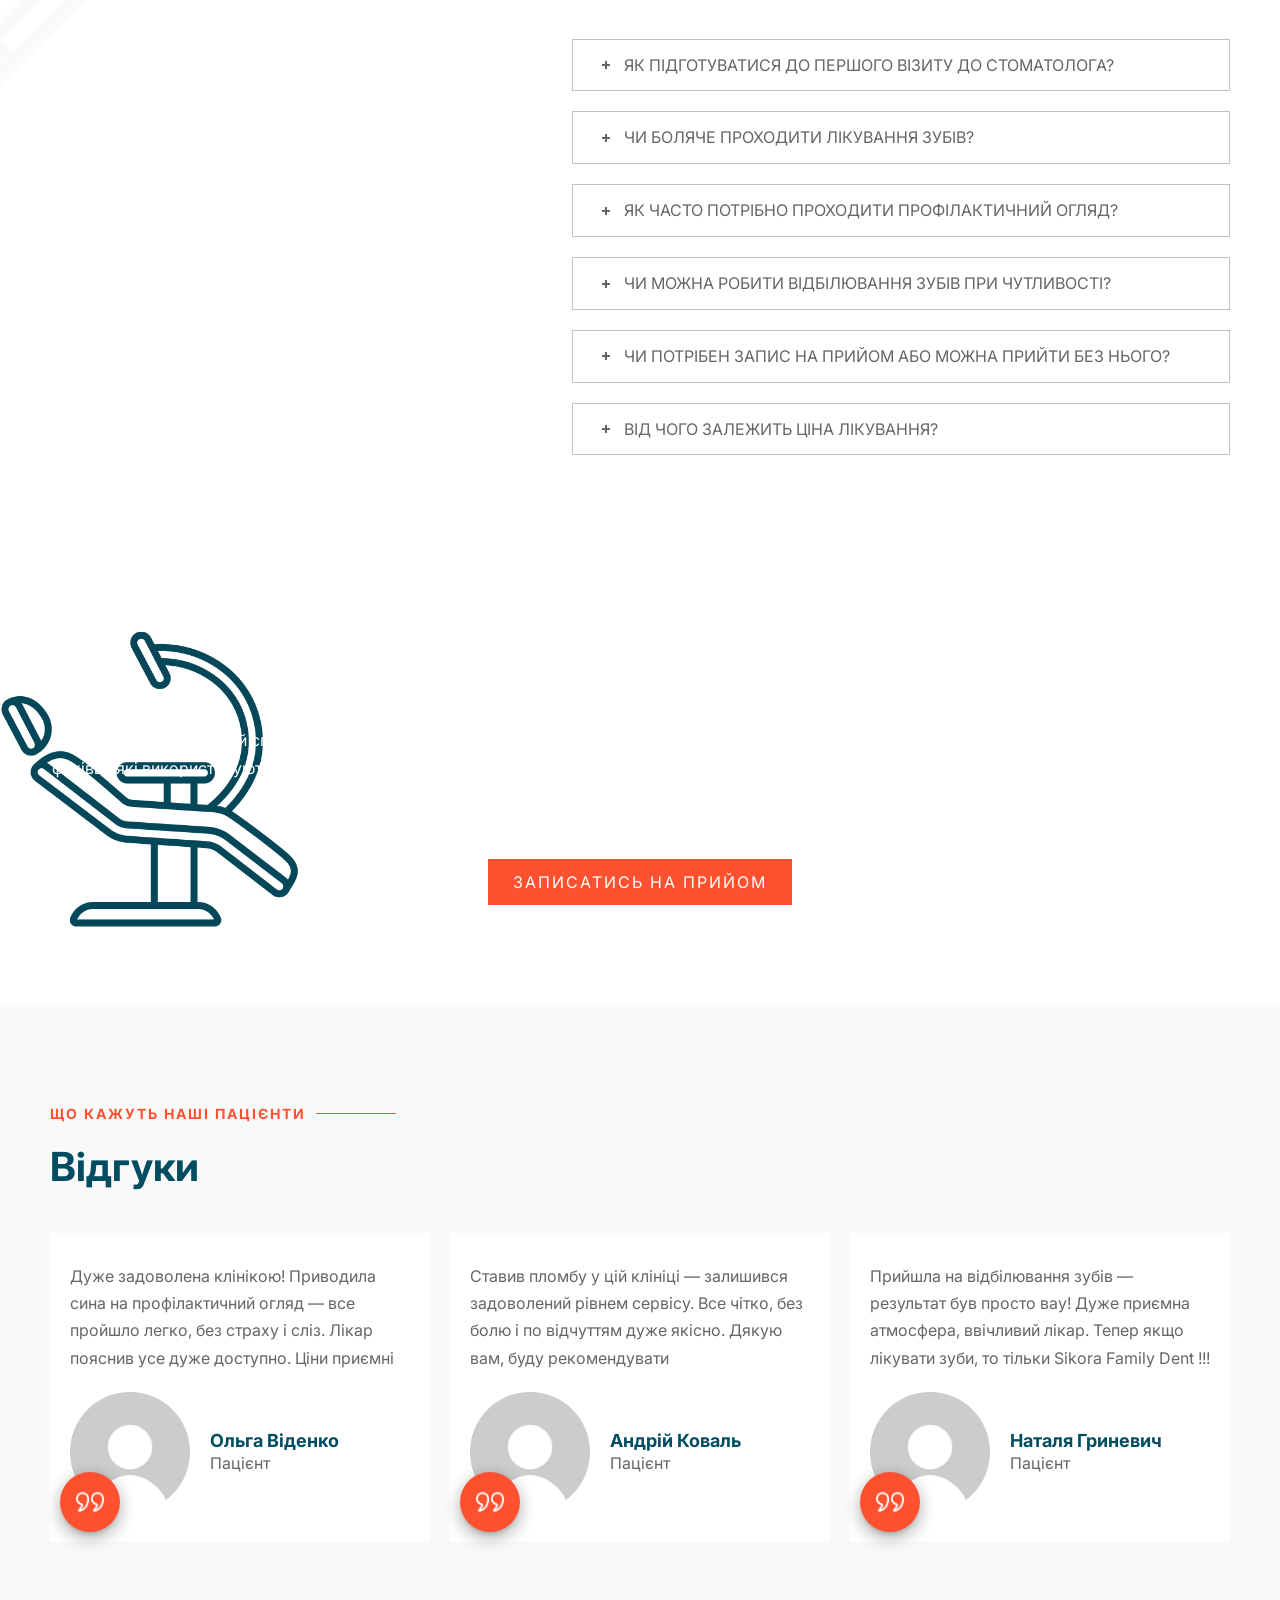
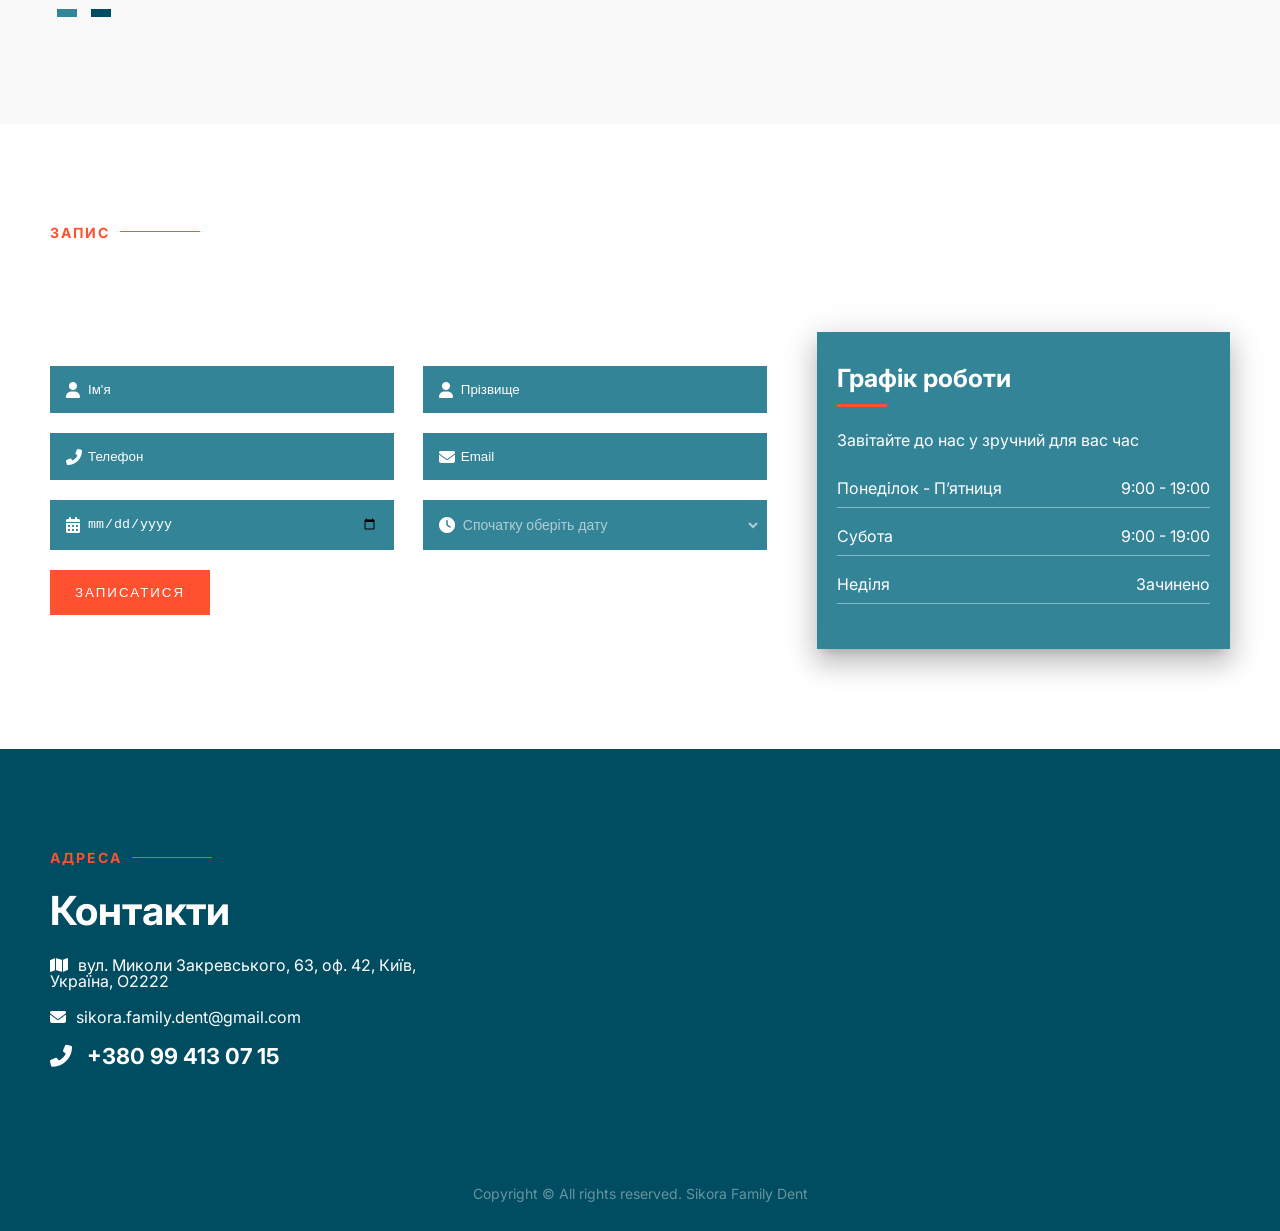
==== commit 1e55de07: "Improve local SEO and add floating appointment CTA. Add geo-focused meta tags, structured data, site" ====
--- a/index.html
+++ b/index.html
@@ -1,17 +1,22 @@
 ﻿<!DOCTYPE html>
-<html lang="en">
+<html lang="uk">
 
 <head>
 
    <meta charset="UTF-8">
    <meta name="robots" content="index, follow">
-   <title>Sikora Family Dent</title>
+   <title>Стоматологія на Троєщині, Київ | Деснянський район, вул. Закревського | Sikora Family Dent</title>
 
    <!-- SEO Meta Tags -->
-   <meta name="description" content="Sikora Family Dent — професійна стоматологічна допомога для всієї родини. Записуйтесь на прийом, ознайомлюйтесь із послугами та насолоджуйтесь впевненими посмішками завдяки експертному лікуванню
-">
+   <meta name="description"
+      content="Sikora Family Dent — найкраща сімейна стоматологія у Києві на Троєщині (Деснянський район), вул. Миколи Закревського, 63. Якісне лікування зубів, приємні ціни, турботливий сервіс і сучасні методи для всієї родини.">
    <meta name="keywords"
-      content="сімейний стоматолог, стоматологічна клініка, стоматолог Сікора, відбілювання зубів, зубні імпланти, дитяча стоматологія, стоматологія Київ, естетична стоматологія, гігієна порожнини рота">
+      content="сімейна стоматологія Київ, сімейна стоматологія Троєщина, сімейна стоматологія Деснянський район, сімейна стоматологія вулиця Закревського, лікування зубів Київ, лікування зубів Троєщина, лікування зубів Деснянський район, лікування зубів вулиця Закревського, стоматологія Київ, стоматологія Троєщина, стоматологія Деснянський район, стоматологія вулиця Закревського, стоматолог Київ, стоматолог Троєщина, стоматолог Деснянський район, стоматолог вулиця Закревського, дитяча стоматологія Київ, дитяча стоматологія Троєщина, дитяча стоматологія Деснянський район, дитяча стоматологія вулиця Закревського, естетична стоматологія Київ, естетична стоматологія Троєщина, естетична стоматологія Деснянський район, естетична стоматологія вулиця Закревського, гігієна зубів Київ, гігієна зубів Троєщина, гігієна зубів Деснянський район, гігієна зубів вулиця Закревського, протезування зубів Київ, протезування зубів Троєщина, протезування зубів Деснянський район, протезування зубів вулиця Закревського, відбілювання зубів Київ, відбілювання зубів Троєщина, відбілювання зубів Деснянський район, відбілювання зубів вулиця Закревського, імплантація зубів Київ, імплантація зубів Троєщина, імплантація зубів Деснянський район, імплантація зубів вулиця Закревського, Sikora Family Dent Київ, Sikora Family Dent Троєщина, Sikora Family Dent Деснянський район, Sikora Family Dent вулиця Закревського">
+   <meta name="geo.region" content="UA-30">
+   <meta name="geo.placename"
+      content="Київ, Троєщина, Деснянський район, вулиця Закревського 63, Закревського 63, Закревського">
+   <meta name="geo.position" content="50.5156;30.6076">
+   <meta name="ICBM" content="50.5156, 30.6076">
 
    <!-- Always force latest IE rendering engine -->
    <meta http-equiv="X-UA-Compatible" content="IE=edge">
@@ -24,11 +29,58 @@
 
    <!-- Open Graph / Facebook -->
    <meta property="og:type" content="website">
-   <meta property="og:title" content="Sikora Family Dent — Стоматологічна клінка">
+   <meta property="og:title" content="Стоматологія на Троєщині, Київ — Sikora Family Dent">
    <meta property="og:description"
-      content="Професійна стоматологічна допомога для всієї родини. Записуйтесь на прийом, ознайомлюйтесь із послугами та насолоджуйтесь впевненими посмішками завдяки експертному лікуванню">
+      content="Найкраща сімейна стоматологія у Києві: Троєщина, Деснянський район, вул. Миколи Закревського, 63. Приємні ціни, якісне лікування та уважний підхід до кожного пацієнта.">
    <meta property="og:image" content="https://i.ibb.co/jPSHM6QM/img-promout.png">
    <meta property="og:url" content="https://yourdomain.com">
+
+   <script type="application/ld+json">
+    {
+      "@context": "https://schema.org",
+      "@type": "Dentist",
+      "@id": "https://sikorafamilydent.kyiv.ua/#dentist",
+      "name": "Sikora Family Dent",
+      "url": "https://sikorafamilydent.kyiv.ua/",
+      "telephone": "+380994130715",
+      "email": "sikora.family.dent@gmail.com",
+      "priceRange": "$$",
+      "image": "https://i.ibb.co/jPSHM6QM/img-promout.png",
+      "address": {
+        "@type": "PostalAddress",
+        "streetAddress": "вул. Миколи Закревського, 63, оф. 42",
+        "addressLocality": "Київ",
+        "addressCountry": "UA",
+        "postalCode": "02222"
+      },
+      "geo": {
+        "@type": "GeoCoordinates",
+        "latitude": 50.5156,
+        "longitude": 30.6076
+      },
+      "areaServed": [
+        "Київ",
+        "Троєщина",
+        "Деснянський район",
+        "вулиця Закревського"
+      ],
+      "openingHoursSpecification": [
+        {
+          "@type": "OpeningHoursSpecification",
+          "dayOfWeek": [
+            "Monday",
+            "Tuesday",
+            "Wednesday",
+            "Thursday",
+            "Friday",
+            "Saturday"
+          ],
+          "opens": "09:00",
+          "closes": "19:00"
+        }
+      ]
+    }
+  </script>
 
    <!-- Custom style CSS -->
    <link rel="stylesheet" href="css/style.css">
@@ -73,9 +125,10 @@
                </ul>-->
                <div class="header-top-contacts">
 
-                  <p><i class="fa-solid fa-envelope"></i><a href="mailto:sikora.family.dent@gmail.com" style="color: #fff; text-decoration: none;">sikora.family.dent@gmail.com</a>
-
-</p>
+                  <p><i class="fa-solid fa-envelope"></i><a href="mailto:sikora.family.dent@gmail.com"
+                        style="color: #fff; text-decoration: none;">sikora.family.dent@gmail.com</a>
+
+                  </p>
                </div>
             </div>
             <!--/.header-top-socials-->
@@ -121,12 +174,11 @@
       <!-- ====== Slider ====== -->
       <section class="main-slider">
          <div>
-            <img src="./images/bg-hdr-1.png" alt="">
+            <img src="./images/bg-hdr-1.png" alt="Стоматологія Sikora Family Dent на Троєщині, Київ">
             <div class="slider-mainpage-content wrapper">
-               <span class="suptitle">Здоров’я вашої родини починається з посмішки</span>
+               <span class="suptitle">Стоматологія на Троєщині, Київ — вул. Закревського, 63</span>
                <h2>Sikora Family Dent —
-
-                  <br>клініка, де турбота живе поруч
+                  <br>сімейна клініка, де турбота живе поруч
                </h2>
                <a class="btn bg-red appointment" style="position: relative;" href="#appointment">
                   Записатись на прийом
@@ -135,10 +187,10 @@
             </div>
          </div>
          <div>
-            <img src="./images/bg-hdr-2.png" alt="">
+            <img src="./images/bg-hdr-2.png" alt="Сімейна стоматологія в Деснянському районі, Київ">
             <div class="slider-mainpage-content wrapper">
-               <span class="suptitle">Швидко. Якісно. Професійно.</span>
-               <h2>Sikora Family Dent — <br> сервіс, який обирають сім’ї</h2>
+               <span class="suptitle">Деснянський район, Троєщина — поруч із вашим домом</span>
+               <h2>Sikora Family Dent — <br> стоматологію, яку обирають сім’ї Києва</h2>
                <a class="btn bg-red appointment" href="#appointment">
                   Записатись на прийом
                </a>
@@ -166,7 +218,7 @@
                </div>
             </div>
             <div class="flex-row">
-              <img src="images/service-4.png" alt="Пломбування каналів">
+               <img src="images/service-4.png" alt="Пломбування каналів">
                <div>
                   <h2>Протезування</h2>
                   <p>Відновлення зубів за допомогою сучасних коронок, мостів або знімних конструкцій</p>
@@ -182,6 +234,37 @@
          </div>
 
          <!--/.excellence-->
+         <div id="seo-intro" style="background-image: url('images/dental-hook-right.png');">
+         <div class="wrapper flex-row seo-block">
+            <div class="seo-block-img">
+               <img src="images/about.jpg" alt="Стоматологія Sikora Family Dent на Троєщині, Київ">
+            </div>
+            <div class="seo-block-content">
+               <span class="suptitle">Стоматолог на Троєщині</span>
+               <h2>Ваша сімейна стоматологія в Києві поруч із домом</h2>
+               <p>Sikora Family Dent — це сімейна стоматологічна клініка на Троєщині, у Деснянському районі Києва. Ми
+                  раді бути поруч для всіх мешканців Троєщини, хто цінує свій час і хоче отримати надійну стоматологічну
+                  допомогу без зайвих поїздок через місто.</p>
+               <p>У нашій клініці ви знайдете повний спектр послуг для дорослих і дітей: лікування зубів, профілактику,
+                  гігієну, протезування, відбілювання та естетичну стоматологію. Ми створили атмосферу, де пацієнт
+                  почувається спокійно, а лікар завжди знаходить час пояснити кожен крок лікування зрозумілою мовою.</p>
+            </div>
+         </div>
+
+         <div class="wrapper seo-block seo-block-full">
+            <div class="seo-block-content">
+               <span class="suptitle">Якість і доступність</span>
+               <h2>Якісне лікування зубів за приємними цінами</h2>
+               <p>Наша команда прагне стати однією з найкращих стоматологій на Троєщині в Києві — і ми досягаємо цього
+                  не гучними обіцянками, а щоденною роботою. Сучасні методики, досвідчені лікарі та чесний підхід до
+                  вартості процедур: жодних прихованих платежів, лише зрозумілий перелік послуг із реальними цінами.</p>
+               <p>Для мешканців Деснянського району та вулиці Закревського ми — можливість отримати професійну
+                  стоматологічну допомогу комфортно та близько до дому. Запишіться на консультацію і переконайтеся самі:
+                  турбота про здоров'я зубів може бути приємною та доступною.</p>
+            </div>
+         </div>
+         </div>
+
          <div class="wrapper flex-row" id="about">
             <div class="about-img">
                <img src="./images/sikora.png" alt="">
@@ -227,6 +310,31 @@
 
       </section>
       <!-- ======End About ====== -->
+
+      <!-- ====== Local SEO ====== -->
+      <section id="local-seo" class="bg-gray">
+         <div class="wrapper seo-content">
+            <span class="suptitle">Стоматологія на Троєщині</span>
+            <h2>Сімейна стоматологія в Києві — Sikora Family Dent</h2>
+            <p>Sikora Family Dent — це сімейна стоматологічна клініка у Деснянському районі Києва, на вул. Миколи
+               Закревського, 63. Ми поруч із вашим домом — і готові подбати про здоров'я зубів усієї родини: від
+               найменших пацієнтів до дорослих. Повний спектр послуг, сучасне обладнання та лікарі, яким можна довіряти.
+            </p>
+            <p>Стоматологія на Троєщині — це вже не компроміс між якістю та зручністю. У Sikora Family Dent ви отримуєте
+               і те, і інше. Лікування зубів, профілактика, гігієна, протезування, відбілювання та естетична реставрація
+               — все це доступно без поїздок у центр міста. Записатися на прийом легко: онлайн або за телефоном, у
+               зручний для вас час.</p>
+            <p>Якісне лікування зубів за приємними цінами — не просто слова. Ми працюємо прозоро: зрозумілий
+               прейскурант, жодних прихованих платежів, чіткі пояснення на кожному етапі. Саме тому мешканці Троєщини та
+               Деснянського району обирають нас знову і рекомендують друзям. Sikora Family Dent — стоматологія, де панує
+               довіра, а не тривога.</p>
+            <p>Ми пишаємося тим, що входимо до найкращих стоматологій на Троєщині в Києві. Зручне розташування на вул.
+               Закревського, затишна атмосфера, професійна команда та сервіс, гідний вашої родини. Не відкладайте
+               турботу про посмішку — запишіться на консультацію вже сьогодні. Здорові зуби починаються з правильного
+               вибору стоматолога поруч із вами.</p>
+         </div>
+      </section>
+      <!-- ====== End Local SEO ====== -->
 
       <!-- ====== Pricing ====== -->
       <section id="pricing" style="background-image: url('images/dental-hook-right.png');">
@@ -711,7 +819,7 @@
          async function loadAvailableTimes(date) {
             const timeSelect = document.getElementById('appointment_time');
             const timeLoading = document.getElementById('time-loading');
-            
+
             if (!date) {
                timeSelect.disabled = true;
                timeSelect.innerHTML = '<option value="">Спочатку оберіть дату</option>';
@@ -725,16 +833,16 @@
 
             try {
                const response = await fetch(`${SERVER_URL}/api/available-times/${date}`);
-               
+
                if (!response.ok) {
                   throw new Error(`HTTP error! status: ${response.status}`);
                }
-               
+
                const data = await response.json();
-               
+
                // Populate time options
                timeSelect.innerHTML = '<option value="">Оберіть час</option>';
-               
+
                if (data.availableSlots && data.availableSlots.length > 0) {
                   data.availableSlots.forEach(slot => {
                      const option = document.createElement('option');
@@ -745,9 +853,9 @@
                } else {
                   timeSelect.innerHTML = '<option value="">Немає доступних часів</option>';
                }
-               
+
                timeSelect.disabled = false;
-               
+
             } catch (error) {
                console.error('Error loading available times:', error);
                timeSelect.innerHTML = '<option value="">Помилка завантаження</option>';
@@ -758,16 +866,16 @@
          }
 
          // Event listener for date change
-         document.addEventListener('DOMContentLoaded', function() {
+         document.addEventListener('DOMContentLoaded', function () {
             const dateInput = document.querySelector('input[name="appointment_date"]');
             const timeSelect = document.getElementById('appointment_time');
-            
+
             // Set minimum date to today
             const today = new Date().toISOString().split('T')[0];
             dateInput.min = today;
-            
+
             // Load times when date changes
-            dateInput.addEventListener('change', function() {
+            dateInput.addEventListener('change', function () {
                loadAvailableTimes(this.value);
             });
          });
@@ -825,7 +933,7 @@
                }
 
                const bookingData = await bookingResponse.json();
-               
+
                // Send email notification
                const localDateTime = new Date(`${date}T${time}`);
                const endDateTime = new Date(localDateTime.getTime() + 30 * 60 * 1000);
@@ -847,13 +955,13 @@
                };
 
                await emailjs.send('service_zpiohqr', 'template_m945fxe', templateParams);
-               
+
                // Success message
                result.innerHTML = '<span class="send">Дякуємо за запис! Ми зв\'яжемося з вами найближчим часом</span>';
                result.style.color = "green";
                result.classList.add("fade-in");
                form.reset();
-               
+
                // Reset time select
                const timeSelect = document.getElementById('appointment_time');
                timeSelect.disabled = true;
@@ -861,7 +969,7 @@
 
             } catch (error) {
                console.error('Booking error:', error);
-               
+
                // Fallback to email-only booking
                try {
                   const localDateTime = new Date(`${date}T${time}`);
@@ -884,12 +992,12 @@
                   };
 
                   await emailjs.send('service_zpiohqr', 'template_m945fxe', templateParams);
-                  
+
                   result.innerHTML = '<span class="send">Дякуємо за запис! Ми зв\'яжемося з вами найближчим часом (запис через email)</span>';
                   result.style.color = "green";
                   result.classList.add("fade-in");
                   form.reset();
-                  
+
                } catch (emailError) {
                   console.error('Email error:', emailError);
                   result.innerHTML = '<span class="error">Сталася помилка. Спробуйте ще раз або зателефонуйте нам.</span>';
@@ -968,9 +1076,17 @@
          }
 
          @keyframes pulse {
-            0% { opacity: 0.6; }
-            50% { opacity: 1; }
-            100% { opacity: 0.6; }
+            0% {
+               opacity: 0.6;
+            }
+
+            50% {
+               opacity: 1;
+            }
+
+            100% {
+               opacity: 0.6;
+            }
          }
       </style>
 
@@ -989,8 +1105,10 @@
             <h2>Контакти</h2>
             <div class="contact-content-info">
                <p><i class="fa-solid fa-map"></i>вул. Миколи Закревського, 63, оф. 42, Київ, Україна, О2222</p>
-               <p><i class="fa-solid fa-envelope"></i><a href="mailto:sikora.family.dent@gmail.com" style="color: #fff; text-decoration: none;">sikora.family.dent@gmail.com</a></p>
-               <p class="footer-phone"><i class="fa-solid fa-phone-flip"></i> <a href="tel:+380994130715">+380 99 413 07 15</a></p>
+               <p><i class="fa-solid fa-envelope"></i><a href="mailto:sikora.family.dent@gmail.com"
+                     style="color: #fff; text-decoration: none;">sikora.family.dent@gmail.com</a></p>
+               <p class="footer-phone"><i class="fa-solid fa-phone-flip"></i> <a href="tel:+380994130715">+380 99 413 07
+                     15</a></p>
             </div>
             <!--/.contact-content-info-->
             <div class="contact-content-info">
@@ -1014,9 +1132,14 @@
    <p class="copyright bg-darkblue">Copyright &copy; All rights reserved. Sikora Family Dent</p>
    <!-- ====== End Copyright ====== -->
 
-   <!-- ====== Button top ====== -->
-   <a id="link-top" href="#"><i class="fa-solid fa-arrow-up"></i></a>
-   <!-- ====== End Button top ====== -->
+   <!-- ====== Floating appointment button ====== -->
+   <a id="float-appointment" class="float-appointment appointment" href="#appointment">
+      <span class="float-appointment-text">Записатись<br>на прийом</span>
+      <span class="float-appointment-tooth-wrap">
+         <img class="float-appointment-tooth" src="images/zub.png" alt="Записатись на прийом">
+      </span>
+   </a>
+   <!-- ====== End Floating appointment button ====== -->
 
    <!-- ====== jQuery ====== -->
    <script src="ajax/libs/jquery/1.12.4/jquery.min.js"></script>
--- a/css/style.css
+++ b/css/style.css
@@ -157,7 +157,6 @@
 #contact .wrapper.flex-row .contact-content .contact-content-info ul li a:hover {
 	color: #ff502f;
 }
-#link-top:hover,
 #about .about-img .about-years,
 #team-doctors .about-doctor .label-doctors,
 #pricing .wrapp-plans.flex-row>div .label-plans,
@@ -183,7 +182,7 @@
 .wrapper-form.flex-row .wrapper-input input::-ms-input-placeholder {
 	color: #fff;
 }
-#link-top,
+#float-appointment,
 #open-menu,
 #close-menu,
 *::selection,
@@ -235,7 +234,6 @@
 #list-testimonials .owl-dots .owl-dot span {
 	background-color: #004d61;
 }
-#link-top,
 .excellence.wrapper.flex-row>div:nth-child(odd),
 #team-doctors .owl-dots .owl-dot.active span,
 .owl-theme .owl-dots .owl-dot:hover span,
@@ -254,6 +252,7 @@
 #services,
 #our-team,
 #pricing,
+#local-seo,
 #callback,
 #portfolio,
 #testimonials,
@@ -263,7 +262,8 @@
 	padding-bottom: 100px;
 }
 #about {
-	padding-top: 250px;
+	padding-top: 30px;
+	padding-bottom: 80px;
 }
 #contact {
 	padding-bottom: 50px;
@@ -272,6 +272,7 @@
 #our-team h2,
 #faq h2,
 #pricing h2,
+#local-seo h2,
 #callback h2,
 #portfolio h2,
 #testimonials h2,
@@ -302,7 +303,7 @@
 .header-bottom .wrapper.flex-row,
 .header-top .wrapper.flex-row,
 #preload,
-#link-top {
+#float-appointment {
 	-webkit-box-align: center;
 	-ms-flex-align: center;
 	align-items: center;
@@ -374,33 +375,174 @@
 .slider-mainpage-content.wrapper {
 	position: absolute;
 }
-#link-top {
-	display: -webkit-box;
-	display: -ms-flexbox;
-	display: flex;
+@-webkit-keyframes pulse-appointment {
+	0% {
+		-webkit-box-shadow: 0 0 0 0 rgba(0, 77, 97, 0.65);
+		box-shadow: 0 0 0 0 rgba(0, 77, 97, 0.65);
+	}
+	70% {
+		-webkit-box-shadow: 0 0 0 16px rgba(0, 77, 97, 0);
+		box-shadow: 0 0 0 16px rgba(0, 77, 97, 0);
+	}
+	100% {
+		-webkit-box-shadow: 0 0 0 0 rgba(0, 77, 97, 0);
+		box-shadow: 0 0 0 0 rgba(0, 77, 97, 0);
+	}
+}
+@keyframes pulse-appointment {
+	0% {
+		-webkit-box-shadow: 0 0 0 0 rgba(0, 77, 97, 0.65);
+		box-shadow: 0 0 0 0 rgba(0, 77, 97, 0.65);
+	}
+	70% {
+		-webkit-box-shadow: 0 0 0 16px rgba(0, 77, 97, 0);
+		box-shadow: 0 0 0 16px rgba(0, 77, 97, 0);
+	}
+	100% {
+		-webkit-box-shadow: 0 0 0 0 rgba(0, 77, 97, 0);
+		box-shadow: 0 0 0 0 rgba(0, 77, 97, 0);
+	}
+}
+#float-appointment {
+	display: -webkit-inline-box;
+	display: -ms-inline-flexbox;
+	display: inline-flex;
 	position: fixed;
 	bottom: 30px;
 	right: 30px;
 	z-index: 10000;
-	width: 50px;
-	height: 50px;
+	width: 100px;
+	height: 100px;
+	padding: 6px;
 	border-radius: 50%;
-	-webkit-transition: all;
-	-o-transition: all;
-	transition: all;
-	-webkit-transition-duration: 0.2s;
-	-o-transition-duration: 0.2s;
-	transition-duration: 0.2s;
+	-webkit-box-sizing: border-box;
+	box-sizing: border-box;
+	flex-shrink: 0;
+	overflow: hidden;
+	background-color: #004d61;
+	border: 3px solid #ff502f;
+	color: #fff;
+	font-size: 11px;
+	font-weight: 600;
+	line-height: 1.25;
+	text-align: center;
 	text-decoration: none;
-	-webkit-box-orient: horizontal;
-	-webkit-box-direction: normal;
-	-ms-flex-direction: row;
-	flex-direction: row;
+	text-transform: uppercase;
+	-webkit-box-align: center;
+	-ms-flex-align: center;
+	align-items: center;
 	-webkit-box-pack: center;
 	-ms-flex-pack: center;
 	justify-content: center;
+	-webkit-animation: pulse-appointment 2s infinite;
+	animation: pulse-appointment 2s infinite;
+	-webkit-transition: background-color 0.2s;
+	-o-transition: background-color 0.2s;
+	transition: background-color 0.2s;
 	-webkit-box-shadow: 0 8px 17px 2px rgb(0 0 0 / 14%), 0 3px 14px 2px rgb(0 0 0 / 12%), 0 5px 5px -3px rgb(0 0 0 / 20%);
 	box-shadow: 0 8px 17px 2px rgb(0 0 0 / 14%), 0 3px 14px 2px rgb(0 0 0 / 12%), 0 5px 5px -3px rgb(0 0 0 / 20%);
+}
+#float-appointment:hover {
+	background-color: #348498;
+}
+.float-appointment-text,
+.float-appointment-tooth-wrap {
+	position: absolute;
+	top: 0;
+	right: 0;
+	bottom: 0;
+	left: 0;
+	display: -webkit-box;
+	display: -ms-flexbox;
+	display: flex;
+	-webkit-box-align: center;
+	-ms-flex-align: center;
+	align-items: center;
+	-webkit-box-pack: center;
+	-ms-flex-pack: center;
+	justify-content: center;
+	opacity: 1;
+	visibility: visible;
+	-webkit-transition: opacity 0.55s ease, visibility 0.55s ease;
+	-o-transition: opacity 0.55s ease, visibility 0.55s ease;
+	transition: opacity 0.55s ease, visibility 0.55s ease;
+	pointer-events: none;
+}
+.float-appointment-text {
+	padding: 0 4px;
+	-webkit-box-sizing: border-box;
+	box-sizing: border-box;
+}
+.float-appointment-tooth-wrap {
+	opacity: 0;
+	visibility: hidden;
+}
+.float-appointment-tooth {
+	width: 64px;
+	height: 64px;
+	-o-object-fit: contain;
+	object-fit: contain;
+	-webkit-transform-origin: center center;
+	-ms-transform-origin: center center;
+	transform-origin: center center;
+}
+#float-appointment.show-tooth .float-appointment-text {
+	opacity: 0;
+	visibility: hidden;
+}
+#float-appointment.show-tooth .float-appointment-tooth-wrap {
+	opacity: 1;
+	visibility: visible;
+}
+#float-appointment.show-tooth .float-appointment-tooth {
+	-webkit-animation: bell-shake 0.95s ease-in-out infinite;
+	animation: bell-shake 0.95s ease-in-out infinite;
+}
+@-webkit-keyframes bell-shake {
+	0%,
+	100% {
+		-webkit-transform: rotate(0deg);
+		transform: rotate(0deg);
+	}
+	20% {
+		-webkit-transform: rotate(8deg);
+		transform: rotate(8deg);
+	}
+	40% {
+		-webkit-transform: rotate(-7deg);
+		transform: rotate(-7deg);
+	}
+	60% {
+		-webkit-transform: rotate(4deg);
+		transform: rotate(4deg);
+	}
+	80% {
+		-webkit-transform: rotate(-2.5deg);
+		transform: rotate(-2.5deg);
+	}
+}
+@keyframes bell-shake {
+	0%,
+	100% {
+		-webkit-transform: rotate(0deg);
+		transform: rotate(0deg);
+	}
+	20% {
+		-webkit-transform: rotate(8deg);
+		transform: rotate(8deg);
+	}
+	40% {
+		-webkit-transform: rotate(-7deg);
+		transform: rotate(-7deg);
+	}
+	60% {
+		-webkit-transform: rotate(4deg);
+		transform: rotate(4deg);
+	}
+	80% {
+		-webkit-transform: rotate(-2.5deg);
+		transform: rotate(-2.5deg);
+	}
 }
 main,
 footer,
@@ -651,6 +793,81 @@
 #about .about-content p {
 	line-height: 1.7;
 	margin-bottom: 20px;
+}
+#local-seo .seo-content {
+	max-width: 900px;
+	margin: 0 auto;
+}
+#local-seo .seo-content h2 {
+	margin-bottom: 25px;
+}
+#local-seo .seo-content p {
+	line-height: 1.7;
+	margin-bottom: 20px;
+}
+#local-seo .seo-content p:last-child {
+	margin-bottom: 0;
+}
+#seo-intro {
+	background-repeat: no-repeat;
+	background-position: right 0 top 250px;
+	background-size: 450px;
+	padding-bottom: 10px;
+}
+.seo-block {
+	-webkit-box-align: start;
+	-ms-flex-align: start;
+	align-items: flex-start;
+	padding-bottom: 35px;
+}
+#seo-intro .seo-block:last-child {
+	padding-bottom: 0;
+}
+.excellence.wrapper + #seo-intro {
+	padding-top: 250px;
+}
+.seo-block-img {
+	width: 40%;
+}
+.seo-block-img img {
+	width: 100%;
+	max-height: 420px;
+	display: block;
+	-o-object-fit: cover;
+	object-fit: cover;
+}
+.seo-block-content {
+	width: 60%;
+	padding-left: 50px;
+	-webkit-box-sizing: border-box;
+	box-sizing: border-box;
+}
+.seo-block-content h2 {
+	margin-bottom: 20px;
+	line-height: 1.3;
+}
+.seo-block-content p {
+	line-height: 1.7;
+	margin-bottom: 20px;
+}
+.seo-block-content p:last-child {
+	margin-bottom: 0;
+}
+.seo-block-reverse {
+	-webkit-box-orient: horizontal;
+	-webkit-box-direction: reverse;
+	-ms-flex-direction: row-reverse;
+	flex-direction: row-reverse;
+}
+.seo-block-reverse .seo-block-content {
+	padding-left: 0;
+	padding-right: 50px;
+}
+.seo-block-full .seo-block-content {
+	width: 100%;
+	max-width: 100%;
+	padding-left: 0;
+	padding-right: 0;
 }
 #about .about-img .about-years {
 	left: 0;
--- a/css/responsive.css
+++ b/css/responsive.css
@@ -22,7 +22,10 @@
         transform: translateX(0%);
     }
     #about {
-        padding-top: 100px;
+        padding-top: 30px;
+    }
+    .excellence.wrapper + #seo-intro {
+        padding-top: 60px;
     }
 }
 @media all and (max-width: 1000px) {
@@ -90,7 +93,9 @@
     #appointment .wrapper.flex-row .working-hours,
     #about .about-content,
     #faq .wrapper.flex-row .faq-img,
-    #about .about-img {
+    #about .about-img,
+    .seo-block-img,
+    .seo-block-content {
         width: 100%;
     }
     #faq .wrapper.flex-row .faq-content {
@@ -102,8 +107,20 @@
     }
     #appointment .wrapper.flex-row .form-appointment,
     #faq .wrapper.flex-row .faq-img,
-    #about .about-img {
+    #about .about-img,
+    .seo-block-img {
         margin-bottom: 50px;
+    }
+    .seo-block-content,
+    .seo-block-reverse .seo-block-content {
+        padding-left: 0;
+        padding-right: 0;
+    }
+    .seo-block-reverse {
+        -webkit-box-orient: vertical;
+        -webkit-box-direction: normal;
+        -ms-flex-direction: column;
+        flex-direction: column;
     }
     #appointment .wrapper.flex-row .form-appointment {
         padding-right: 0px;
@@ -158,4 +175,18 @@
     #contact h2 {
         font-size: 30px;
     }
+}
+
+@media all and (min-width: 1301px) {
+    #seo-intro {
+        padding-bottom: 30px;
+    }
+
+    #seo-intro .seo-block:last-child {
+        padding-bottom: 25px;
+    }
+
+    #about {
+        padding-top: 80px;
+    }
 }
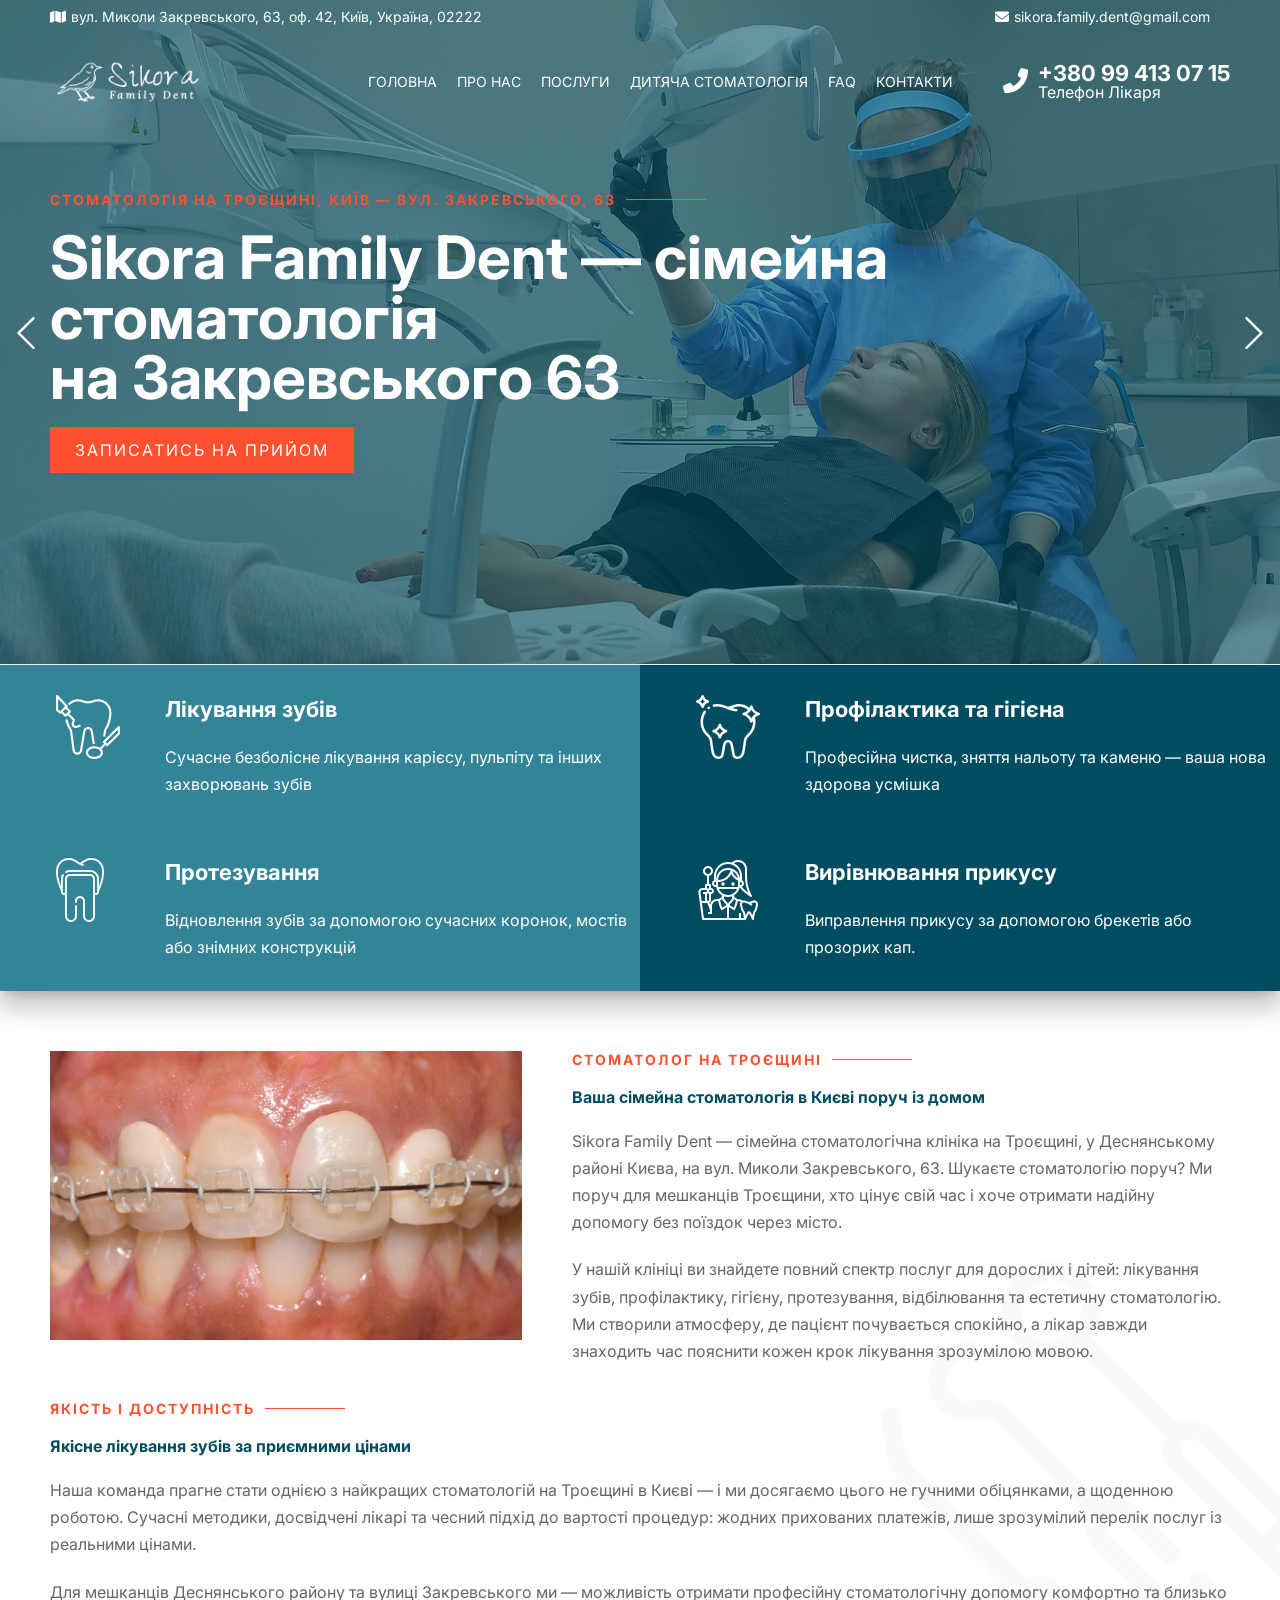
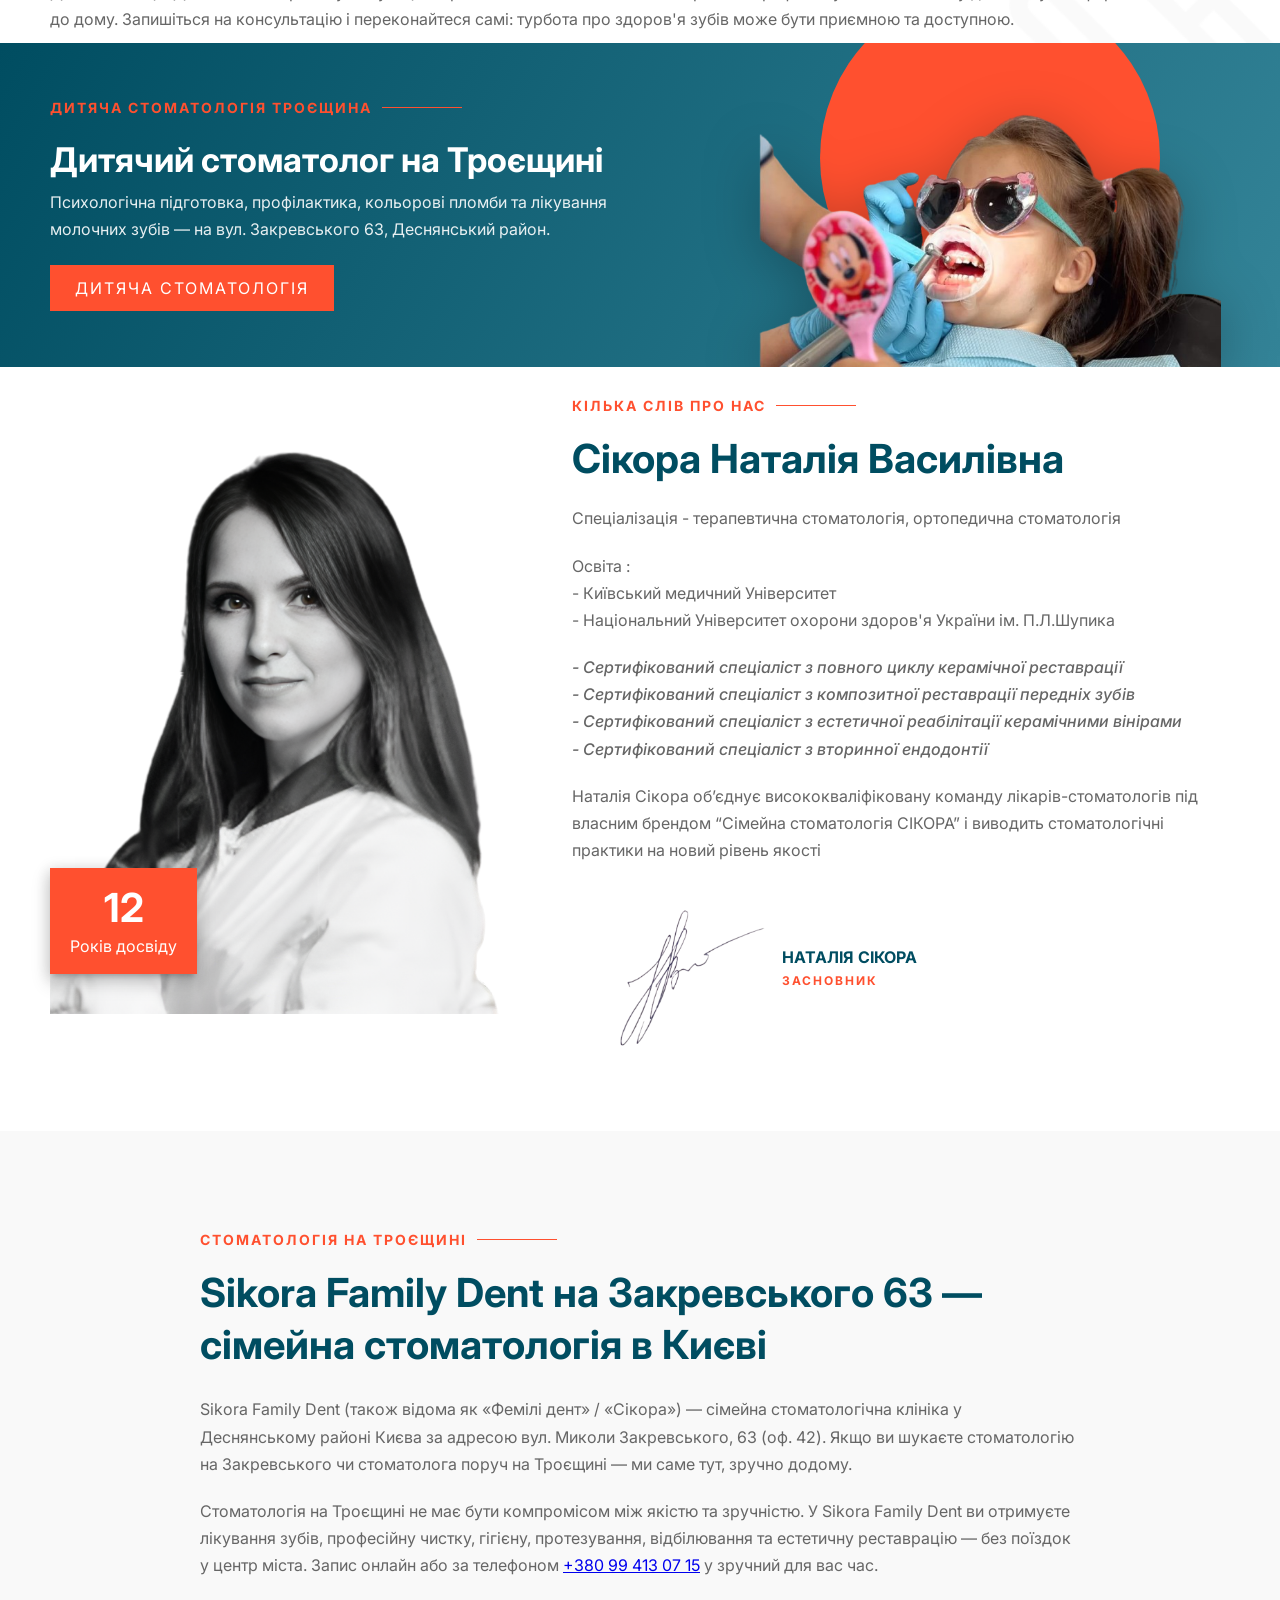
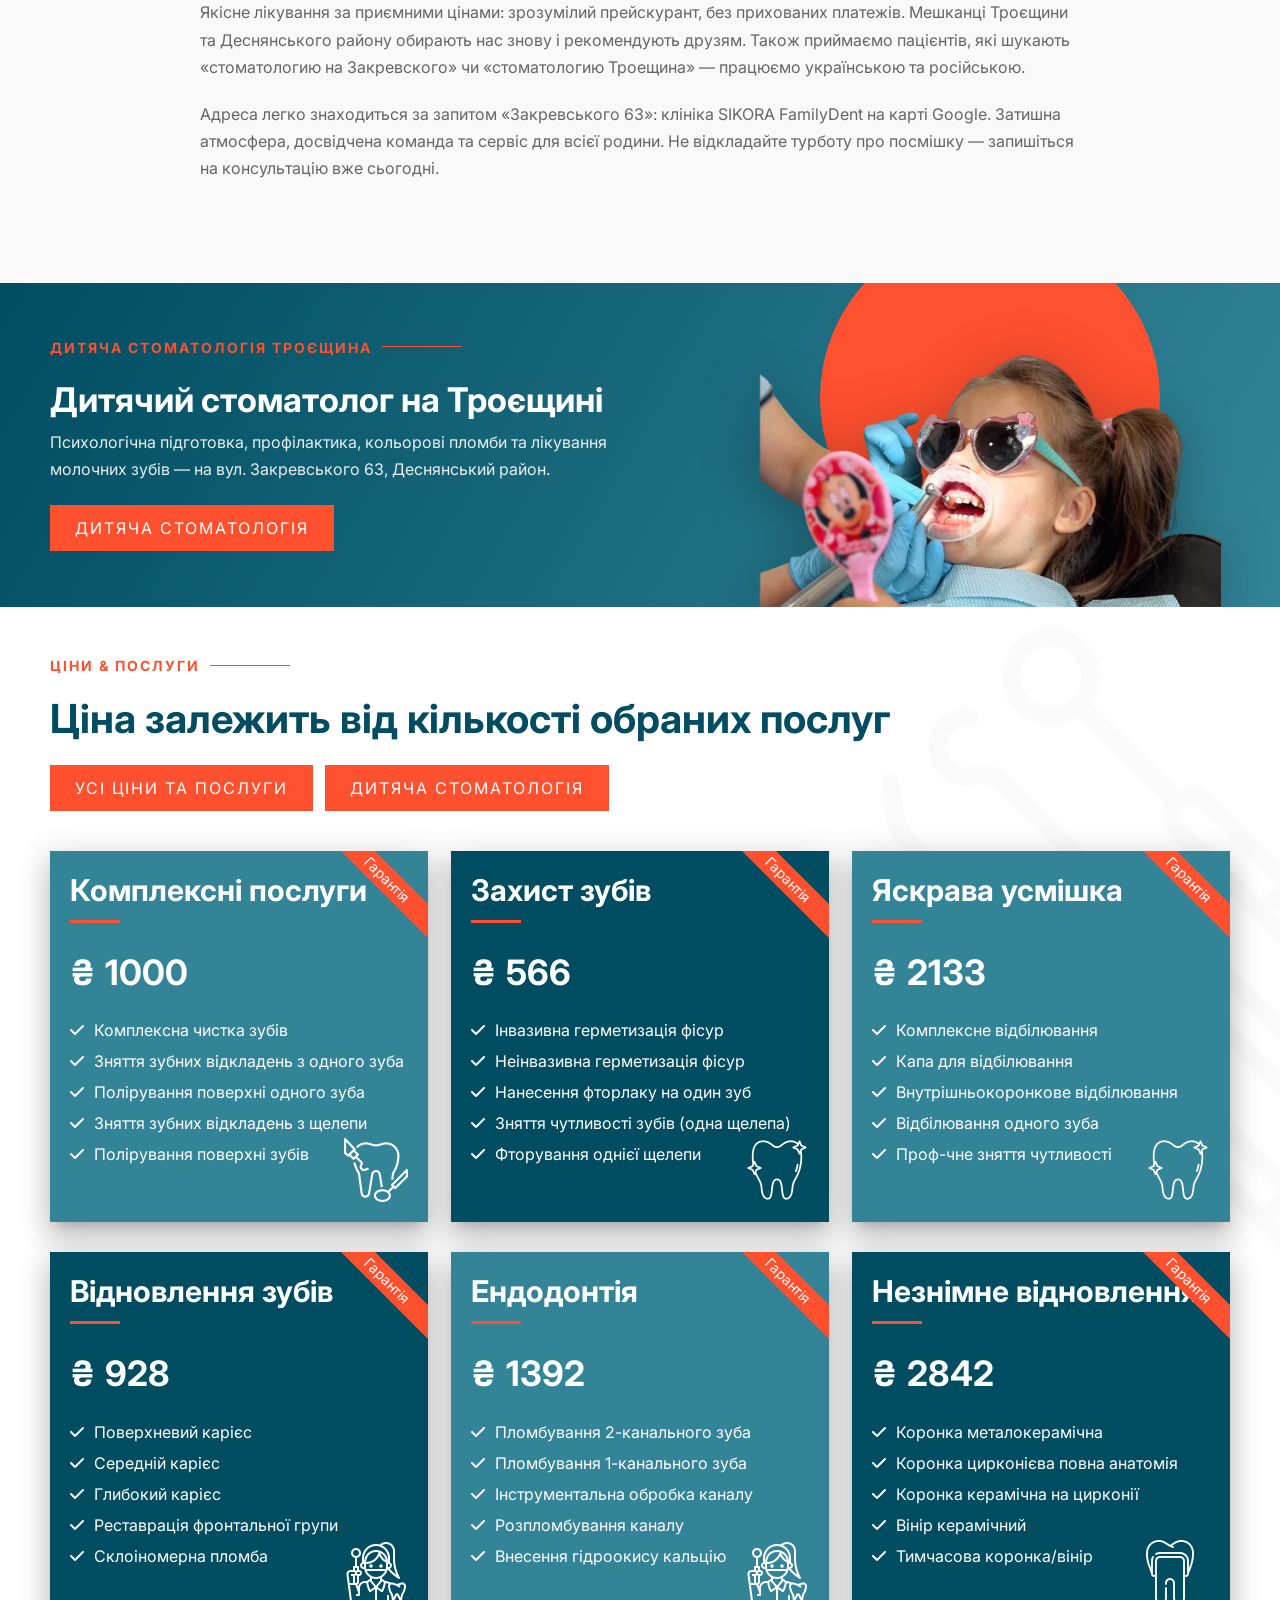
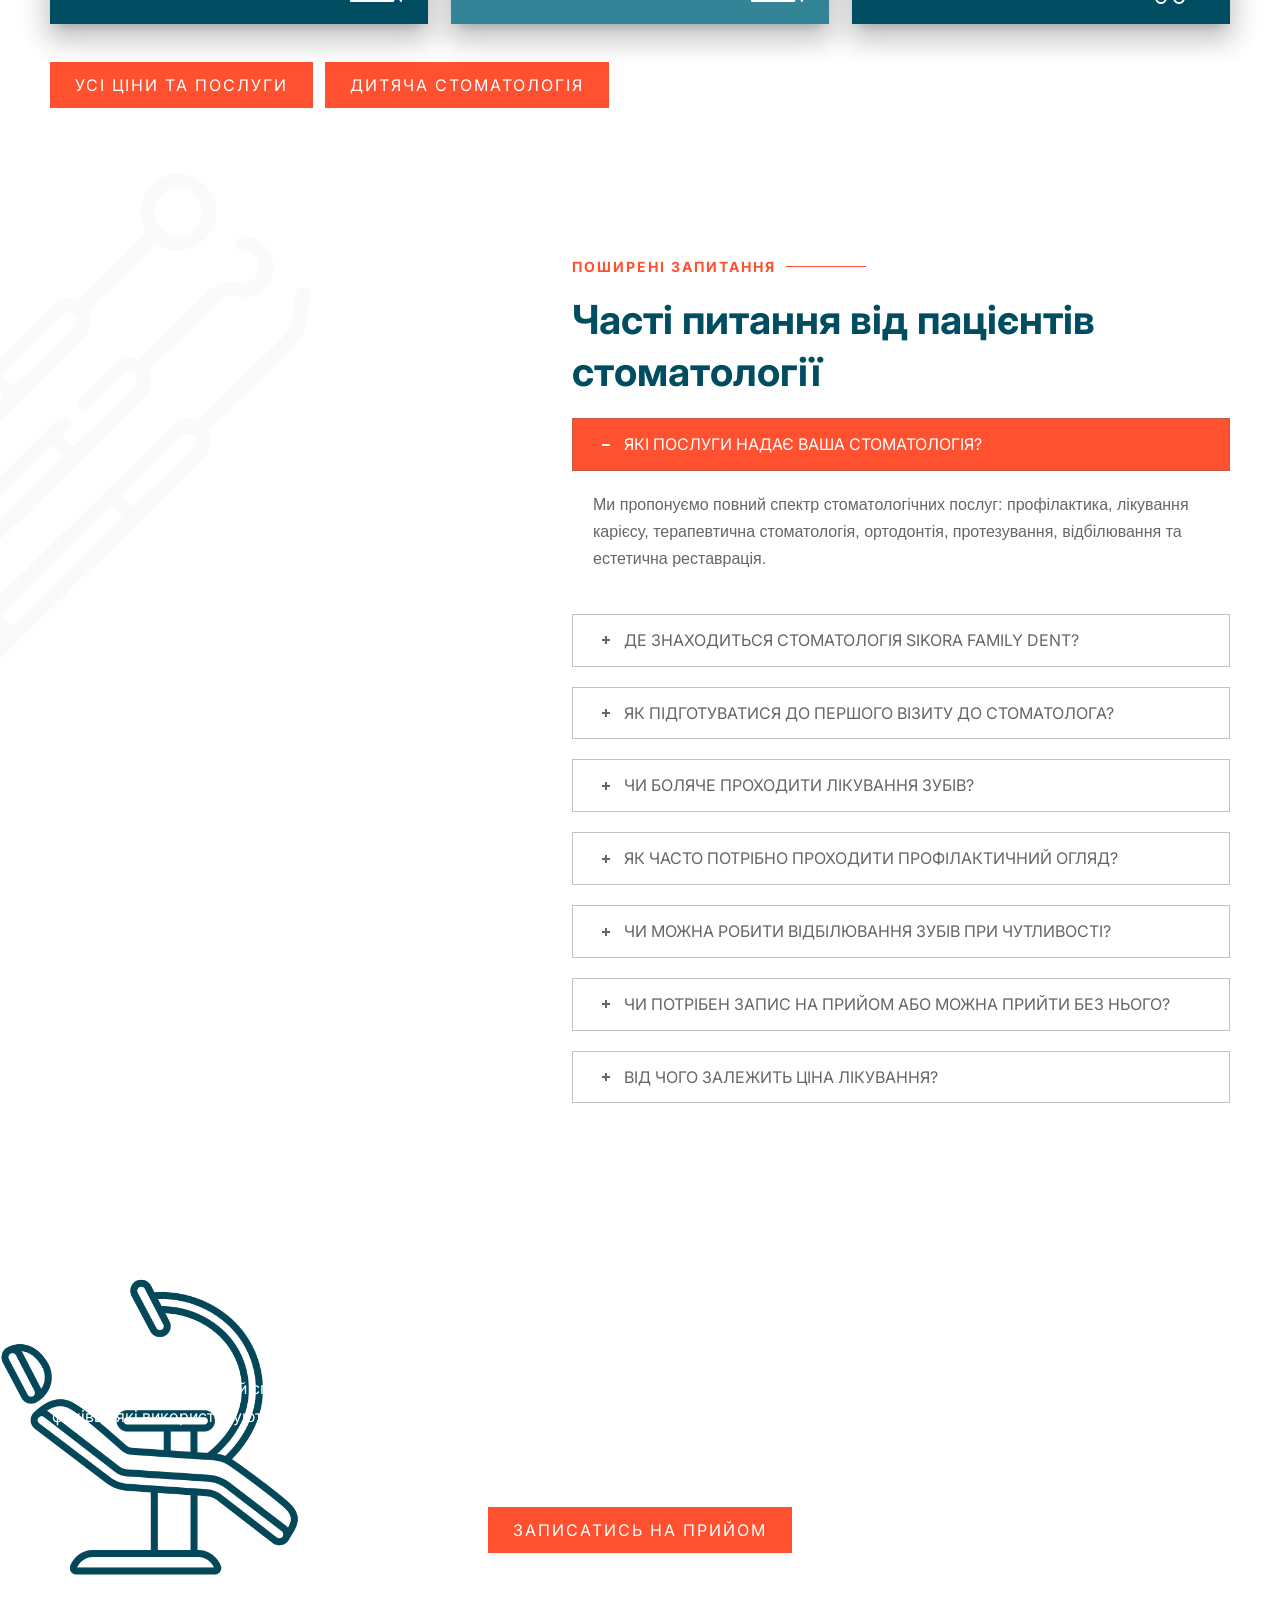
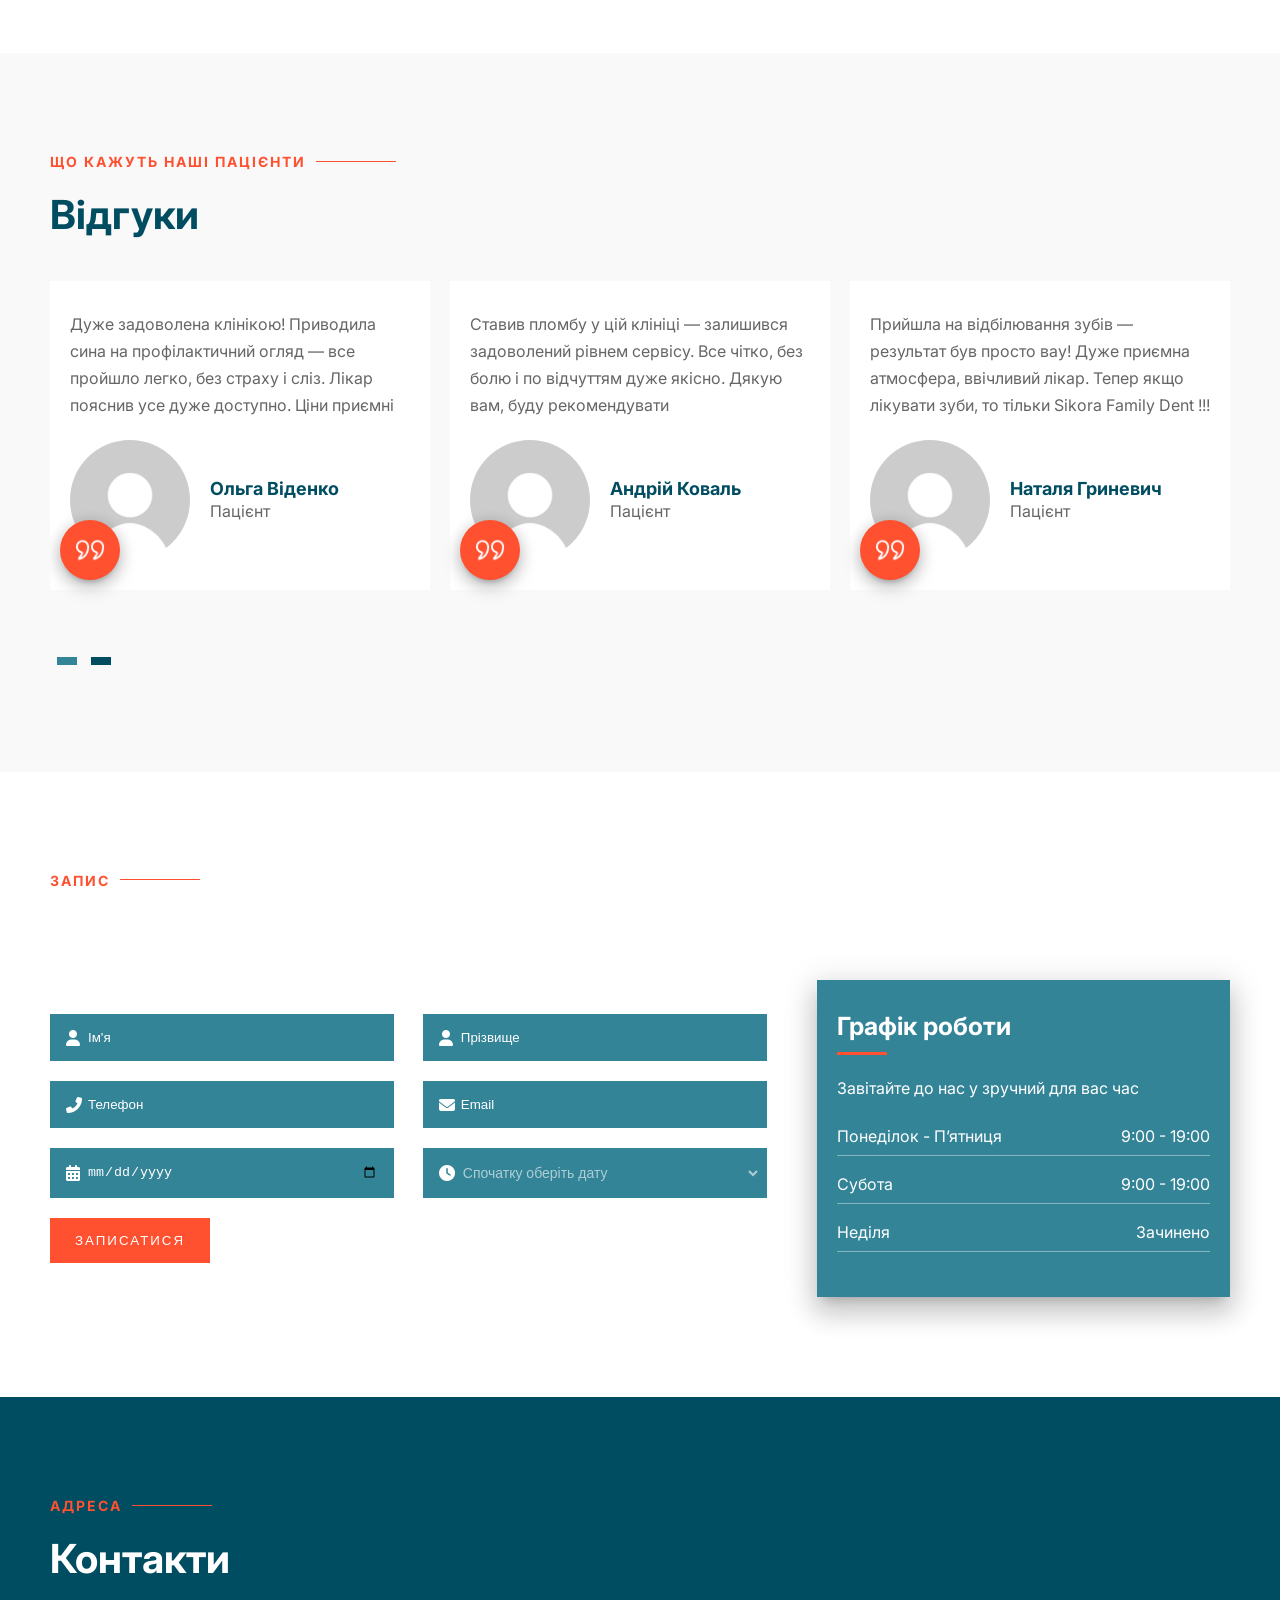
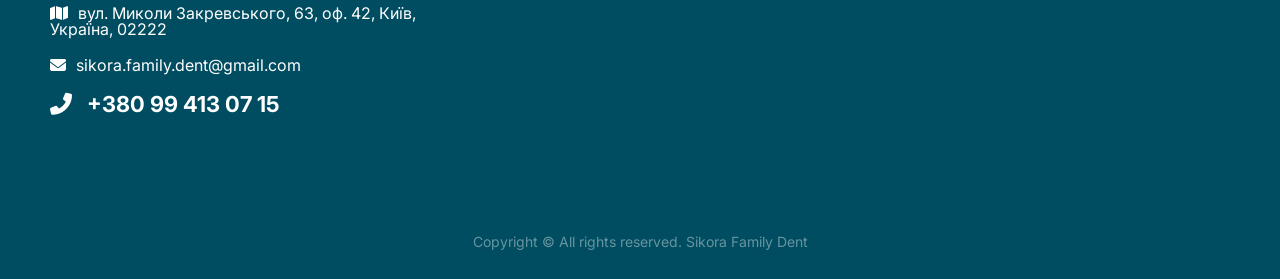
==== commit 2aa0c97c: "Add kids dentistry page, SEO updates, and UI fixes. Includes pediatric services page, branding to Si" ====
--- a/index.html
+++ b/index.html
@@ -4,19 +4,21 @@
 <head>
 
    <meta charset="UTF-8">
-   <meta name="robots" content="index, follow">
-   <title>Стоматологія на Троєщині, Київ | Деснянський район, вул. Закревського | Sikora Family Dent</title>
+   <meta name="robots" content="index, follow, max-snippet:-1, max-image-preview:large, max-video-preview:-1">
+   <title>Sikora Family Dent — стоматологія на Закревського 63, Троєщина | Sikora</title>
 
    <!-- SEO Meta Tags -->
    <meta name="description"
-      content="Sikora Family Dent — найкраща сімейна стоматологія у Києві на Троєщині (Деснянський район), вул. Миколи Закревського, 63. Якісне лікування зубів, приємні ціни, турботливий сервіс і сучасні методи для всієї родини.">
+      content="Sikora Family Dent — сімейна та дитяча стоматологія на вул. Закревського 63, Троєщина, Київ. Лікування зубів, чистка, протезування. Запис: +380 99 413 07 15.">
    <meta name="keywords"
-      content="сімейна стоматологія Київ, сімейна стоматологія Троєщина, сімейна стоматологія Деснянський район, сімейна стоматологія вулиця Закревського, лікування зубів Київ, лікування зубів Троєщина, лікування зубів Деснянський район, лікування зубів вулиця Закревського, стоматологія Київ, стоматологія Троєщина, стоматологія Деснянський район, стоматологія вулиця Закревського, стоматолог Київ, стоматолог Троєщина, стоматолог Деснянський район, стоматолог вулиця Закревського, дитяча стоматологія Київ, дитяча стоматологія Троєщина, дитяча стоматологія Деснянський район, дитяча стоматологія вулиця Закревського, естетична стоматологія Київ, естетична стоматологія Троєщина, естетична стоматологія Деснянський район, естетична стоматологія вулиця Закревського, гігієна зубів Київ, гігієна зубів Троєщина, гігієна зубів Деснянський район, гігієна зубів вулиця Закревського, протезування зубів Київ, протезування зубів Троєщина, протезування зубів Деснянський район, протезування зубів вулиця Закревського, відбілювання зубів Київ, відбілювання зубів Троєщина, відбілювання зубів Деснянський район, відбілювання зубів вулиця Закревського, імплантація зубів Київ, імплантація зубів Троєщина, імплантація зубів Деснянський район, імплантація зубів вулиця Закревського, Sikora Family Dent Київ, Sikora Family Dent Троєщина, Sikora Family Dent Деснянський район, Sikora Family Dent вулиця Закревського">
+      content="Sikora Family Dent, familydent, сікора, фемілі дент, стоматологія Закревського 63, стоматологія Троєщина, дитяча стоматологія Троєщина, дитячий стоматолог Троєщина, сімейна стоматологія Київ, лікування зубів Троєщина, чистка зубів Троєщина">
+   <meta name="author" content="Sikora Family Dent">
    <meta name="geo.region" content="UA-30">
    <meta name="geo.placename"
-      content="Київ, Троєщина, Деснянський район, вулиця Закревського 63, Закревського 63, Закревського">
+      content="Київ, Троєщина, Деснянський район, вул. Миколи Закревського 63, Закревського 63">
    <meta name="geo.position" content="50.5156;30.6076">
    <meta name="ICBM" content="50.5156, 30.6076">
+   <link rel="canonical" href="https://sikorafamilydent.kyiv.ua/">
 
    <!-- Always force latest IE rendering engine -->
    <meta http-equiv="X-UA-Compatible" content="IE=edge">
@@ -28,12 +30,21 @@
    <meta name="viewport" content="width=device-width, initial-scale=1.0">
 
    <!-- Open Graph / Facebook -->
+   <meta property="og:locale" content="uk_UA">
    <meta property="og:type" content="website">
-   <meta property="og:title" content="Стоматологія на Троєщині, Київ — Sikora Family Dent">
+   <meta property="og:site_name" content="Sikora Family Dent">
+   <meta property="og:title" content="Sikora Family Dent — стоматологія на Закревського 63, Троєщина">
    <meta property="og:description"
-      content="Найкраща сімейна стоматологія у Києві: Троєщина, Деснянський район, вул. Миколи Закревського, 63. Приємні ціни, якісне лікування та уважний підхід до кожного пацієнта.">
+      content="Сімейна стоматологія Sikora Family Dent на вул. Закревського 63, Троєщина. Лікування, гігієна, протезування. Запис: +380 99 413 07 15.">
    <meta property="og:image" content="https://i.ibb.co/jPSHM6QM/img-promout.png">
-   <meta property="og:url" content="https://yourdomain.com">
+   <meta property="og:url" content="https://sikorafamilydent.kyiv.ua/">
+
+   <!-- Twitter -->
+   <meta name="twitter:card" content="summary_large_image">
+   <meta name="twitter:title" content="Sikora Family Dent — стоматологія на Закревського 63, Троєщина">
+   <meta name="twitter:description"
+      content="Сімейна стоматологія Sikora на Троєщині. Закревського 63. Запис: +380 99 413 07 15.">
+   <meta name="twitter:image" content="https://i.ibb.co/jPSHM6QM/img-promout.png">
 
    <script type="application/ld+json">
     {
@@ -41,29 +52,54 @@
       "@type": "Dentist",
       "@id": "https://sikorafamilydent.kyiv.ua/#dentist",
       "name": "Sikora Family Dent",
+      "alternateName": [
+        "Sikora Family Dent",
+        "FamilyDent",
+        "SIKORA FamilyDent",
+        "Sikora Family Dentistry",
+        "Сімейна стоматологія Сікора",
+        "Фемілі дент",
+        "Фемелі дент",
+        "Сімейна стоматологія Сікора",
+        "Стоматологія на Закревського 63"
+      ],
       "url": "https://sikorafamilydent.kyiv.ua/",
       "telephone": "+380994130715",
       "email": "sikora.family.dent@gmail.com",
       "priceRange": "$$",
       "image": "https://i.ibb.co/jPSHM6QM/img-promout.png",
+      "description": "Сімейна стоматологія Sikora Family Dent на вул. Миколи Закревського, 63, Троєщина, Київ. Лікування зубів, професійна чистка, протезування та естетична стоматологія.",
       "address": {
         "@type": "PostalAddress",
         "streetAddress": "вул. Миколи Закревського, 63, оф. 42",
         "addressLocality": "Київ",
+        "addressRegion": "Київська область",
         "addressCountry": "UA",
         "postalCode": "02222"
       },
       "geo": {
         "@type": "GeoCoordinates",
-        "latitude": 50.5156,
-        "longitude": 30.6076
+        "latitude": 50.5137,
+        "longitude": 30.6240
       },
+      "hasMap": "https://maps.google.com/?q=SIKORA+FamilyDent+Zakrevskoho+63+Kyiv",
       "areaServed": [
-        "Київ",
-        "Троєщина",
-        "Деснянський район",
-        "вулиця Закревського"
+        {
+          "@type": "AdministrativeArea",
+          "name": "Троєщина"
+        },
+        {
+          "@type": "AdministrativeArea",
+          "name": "Деснянський район"
+        },
+        {
+          "@type": "City",
+          "name": "Київ"
+        },
+        "вулиця Закревського",
+        "Закревського 63"
       ],
+      "knowsLanguage": ["uk", "ru"],
       "openingHoursSpecification": [
         {
           "@type": "OpeningHoursSpecification",
@@ -81,12 +117,63 @@
       ]
     }
   </script>
+   <script type="application/ld+json">
+    {
+      "@context": "https://schema.org",
+      "@type": "FAQPage",
+      "mainEntity": [
+        {
+          "@type": "Question",
+          "name": "Які послуги надає ваша стоматологія?",
+          "acceptedAnswer": {
+            "@type": "Answer",
+            "text": "Ми пропонуємо повний спектр стоматологічних послуг: профілактика, лікування карієсу, терапевтична стоматологія, ортодонтія, протезування, відбілювання та естетична реставрація."
+          }
+        },
+        {
+          "@type": "Question",
+          "name": "Де знаходиться стоматологія Sikora Family Dent?",
+          "acceptedAnswer": {
+            "@type": "Answer",
+            "text": "Клініка розташована на вул. Миколи Закревського, 63, оф. 42, Троєщина, Деснянський район, Київ. Це зручна стоматологія поруч для мешканців Троєщини."
+          }
+        },
+        {
+          "@type": "Question",
+          "name": "Як записатися на прийом до стоматолога на Закревського 63?",
+          "acceptedAnswer": {
+            "@type": "Answer",
+            "text": "Запис онлайн на сайті або за телефоном +380 99 413 07 15. Рекомендуємо записуватися заздалегідь, у невідкладних випадках можна звернутися без запису."
+          }
+        },
+        {
+          "@type": "Question",
+          "name": "Як часто потрібно проходити профілактичний огляд?",
+          "acceptedAnswer": {
+            "@type": "Answer",
+            "text": "Рекомендується відвідувати стоматолога для профілактичного огляду та професійної гігієни зубів не рідше ніж раз на 6 місяців."
+          }
+        }
+      ]
+    }
+  </script>
+   <script type="application/ld+json">
+    {
+      "@context": "https://schema.org",
+      "@type": "WebSite",
+      "name": "Sikora Family Dent",
+      "alternateName": ["Sikora Family Dent", "FamilyDent", "Фемілі дент"],
+      "url": "https://sikorafamilydent.kyiv.ua/",
+      "inLanguage": "uk-UA"
+    }
+  </script>
 
    <!-- Custom style CSS -->
    <link rel="stylesheet" href="css/style.css">
 
    <!-- Responsive CSS -->
    <link rel="stylesheet" href="css/responsive.css">
+   <link rel="stylesheet" href="css/kids.css">
 
    <link rel="preconnect" href="https://fonts.googleapis.com">
    <link rel="preconnect" href="https://fonts.gstatic.com" crossorigin>
@@ -110,7 +197,7 @@
       <div class="header-top ptb-10">
          <div class="wrapper flex-row">
             <div class="header-top-contacts">
-               <p><i class="fa-solid fa-map"></i>вул. Миколи Закревського, 63, оф. 42, Київ, Україна, О2222</p>
+               <p><i class="fa-solid fa-map"></i>вул. Миколи Закревського, 63, оф. 42, Київ, Україна, 02222</p>
 
             </div>
             <!--/.header-top-contacts-->
@@ -138,7 +225,7 @@
       <!--/.header-top-->
       <div class="header-bottom ptb-15">
          <div class="wrapper flex-row">
-            <a id="logo" href="#home"><img src="images/logo.png" alt=""></a>
+            <a id="logo" href="#home"><img src="images/logo.png" alt="Sikora Family Dent, стоматологія на Троєщині"></a>
             <a id="open-menu" href="#"><i class="fa-solid fa-bars"></i></a>
             <div class="wrapp-menu-callback flex-row">
                <a id="close-menu" href="#"><i class="fa-solid fa-xmark"></i></a>
@@ -147,8 +234,8 @@
                      <li><a href="#home">Головна</a></li>
                      <li><a href="#about">Про Нас</a></li>
                      <li><a href="#pricing">Послуги</a></li>
+                     <li><a href="/kids.html">Дитяча Стоматологія</a></li>
                      <li><a href="#faq">Faq</a></li>
-
                      <li><a href="#contact">Контакти</a></li>
                   </ul>
                </nav>
@@ -177,9 +264,9 @@
             <img src="./images/bg-hdr-1.png" alt="Стоматологія Sikora Family Dent на Троєщині, Київ">
             <div class="slider-mainpage-content wrapper">
                <span class="suptitle">Стоматологія на Троєщині, Київ — вул. Закревського, 63</span>
-               <h2>Sikora Family Dent —
-                  <br>сімейна клініка, де турбота живе поруч
-               </h2>
+               <h1>Sikora Family Dent — сімейна стоматологія
+                  <br>на Закревського 63
+               </h1>
                <a class="btn bg-red appointment" style="position: relative;" href="#appointment">
                   Записатись на прийом
                </a>
@@ -190,7 +277,7 @@
             <img src="./images/bg-hdr-2.png" alt="Сімейна стоматологія в Деснянському районі, Київ">
             <div class="slider-mainpage-content wrapper">
                <span class="suptitle">Деснянський район, Троєщина — поруч із вашим домом</span>
-               <h2>Sikora Family Dent — <br> стоматологію, яку обирають сім’ї Києва</h2>
+               <h2>Sikora Family Dent — <br> стоматологія, яку обирають сім’ї Києва</h2>
                <a class="btn bg-red appointment" href="#appointment">
                   Записатись на прийом
                </a>
@@ -204,34 +291,36 @@
       <section id="wrapp-about">
          <div class="excellence wrapper flex-row">
             <div class="flex-row">
-               <img src="images/excellence-1.png" alt="">
+               <img src="images/excellence-1.png" alt="Лікування зубів у Sikora Family Dent на Троєщині">
                <div>
                   <h2>Лікування зубів</h2>
                   <p>Сучасне безболісне лікування карієсу, пульпіту та інших захворювань зубів</p>
                </div>
             </div>
             <div class="flex-row">
-               <img src="images/excellence-3.png" alt="">
+               <img src="images/excellence-3.png" alt="Професійна чистка зубів на Троєщині">
                <div>
                   <h2>Профілактика та гігієна</h2>
                   <p>Професійна чистка, зняття нальоту та каменю — ваша нова здорова усмішка</p>
                </div>
             </div>
             <div class="flex-row">
-               <img src="images/service-4.png" alt="Пломбування каналів">
+               <img src="images/service-4.png" alt="Протезування зубів у клініці на Закревського 63">
                <div>
                   <h2>Протезування</h2>
                   <p>Відновлення зубів за допомогою сучасних коронок, мостів або знімних конструкцій</p>
                </div>
             </div>
             <div class="flex-row">
-               <img src="images/excellence-4.png" alt="">
+               <img src="images/excellence-4.png" alt="Вирівнювання прикусу в сімейній стоматології Sikora">
                <div>
                   <h2>Вирівнювання прикусу</h2>
                   <p>Виправлення прикусу за допомогою брекетів або прозорих кап.</p>
                </div>
             </div>
          </div>
+
+         
 
          <!--/.excellence-->
          <div id="seo-intro" style="background-image: url('images/dental-hook-right.png');">
@@ -242,9 +331,9 @@
             <div class="seo-block-content">
                <span class="suptitle">Стоматолог на Троєщині</span>
                <h2>Ваша сімейна стоматологія в Києві поруч із домом</h2>
-               <p>Sikora Family Dent — це сімейна стоматологічна клініка на Троєщині, у Деснянському районі Києва. Ми
-                  раді бути поруч для всіх мешканців Троєщини, хто цінує свій час і хоче отримати надійну стоматологічну
-                  допомогу без зайвих поїздок через місто.</p>
+               <p>Sikora Family Dent — сімейна стоматологічна клініка на Троєщині, у Деснянському районі
+                  Києва, на вул. Миколи Закревського, 63. Шукаєте стоматологію поруч? Ми поруч для мешканців Троєщини,
+                  хто цінує свій час і хоче отримати надійну допомогу без поїздок через місто.</p>
                <p>У нашій клініці ви знайдете повний спектр послуг для дорослих і дітей: лікування зубів, профілактику,
                   гігієну, протезування, відбілювання та естетичну стоматологію. Ми створили атмосферу, де пацієнт
                   почувається спокійно, а лікар завжди знаходить час пояснити кожен крок лікування зрозумілою мовою.</p>
@@ -265,9 +354,26 @@
          </div>
          </div>
 
+          <!-- ====== Kids promo ====== -->
+          <section class="kids-promo">
+            <div class="wrapper kids-promo-inner">
+               <div class="kids-promo-copy">
+                  <span class="suptitle">Дитяча стоматологія Троєщина</span>
+                  <h2>Дитячий стоматолог на Троєщині</h2>
+                  <p>Психологічна підготовка, профілактика, кольорові пломби та лікування молочних зубів —
+                     на вул. Закревського 63, Деснянський район.</p>
+                  <a class="btn bg-red" href="/kids.html">Дитяча стоматологія</a>
+               </div>
+               <div class="kids-promo-visual">
+                  <img src="images/kids/cta.png" alt="Дитяча стоматологія Троєщина — Sikora Family Dent">
+               </div>
+            </div>
+         </section>
+      <!-- ====== End Kids promo ====== -->
+
          <div class="wrapper flex-row" id="about">
             <div class="about-img">
-               <img src="./images/sikora.png" alt="">
+               <img src="./images/sikora.png" alt="Сікора Наталія Василівна — засновниця Sikora Family Dent">
                <div class="about-years">
                   <span class="counter">15</span>
                   <p>Років досвіду</p>
@@ -275,7 +381,7 @@
             </div>
             <div class="about-content">
                <span class="suptitle">Кілька слів про нас</span>
-               <h1>Сікора Наталія Василівна</h1>
+               <h2>Сікора Наталія Василівна</h2>
                <p>Спеціалізація - терапевтична стоматологія, ортопедична стоматологія</p>
                <p><strong>Освіта :</strong><br>
                   - Київський медичний Університет<br>
@@ -315,33 +421,50 @@
       <section id="local-seo" class="bg-gray">
          <div class="wrapper seo-content">
             <span class="suptitle">Стоматологія на Троєщині</span>
-            <h2>Сімейна стоматологія в Києві — Sikora Family Dent</h2>
-            <p>Sikora Family Dent — це сімейна стоматологічна клініка у Деснянському районі Києва, на вул. Миколи
-               Закревського, 63. Ми поруч із вашим домом — і готові подбати про здоров'я зубів усієї родини: від
-               найменших пацієнтів до дорослих. Повний спектр послуг, сучасне обладнання та лікарі, яким можна довіряти.
-            </p>
-            <p>Стоматологія на Троєщині — це вже не компроміс між якістю та зручністю. У Sikora Family Dent ви отримуєте
-               і те, і інше. Лікування зубів, профілактика, гігієна, протезування, відбілювання та естетична реставрація
-               — все це доступно без поїздок у центр міста. Записатися на прийом легко: онлайн або за телефоном, у
-               зручний для вас час.</p>
-            <p>Якісне лікування зубів за приємними цінами — не просто слова. Ми працюємо прозоро: зрозумілий
-               прейскурант, жодних прихованих платежів, чіткі пояснення на кожному етапі. Саме тому мешканці Троєщини та
-               Деснянського району обирають нас знову і рекомендують друзям. Sikora Family Dent — стоматологія, де панує
-               довіра, а не тривога.</p>
-            <p>Ми пишаємося тим, що входимо до найкращих стоматологій на Троєщині в Києві. Зручне розташування на вул.
-               Закревського, затишна атмосфера, професійна команда та сервіс, гідний вашої родини. Не відкладайте
-               турботу про посмішку — запишіться на консультацію вже сьогодні. Здорові зуби починаються з правильного
-               вибору стоматолога поруч із вами.</p>
+            <h2>Sikora Family Dent на Закревського 63 — сімейна стоматологія в Києві</h2>
+            <p>Sikora Family Dent (також відома як «Фемілі дент» / «Сікора») — сімейна стоматологічна
+               клініка у Деснянському районі Києва за адресою вул. Миколи Закревського, 63 (оф. 42). Якщо ви шукаєте
+               стоматологію на Закревського чи стоматолога поруч на Троєщині — ми саме тут, зручно додому.</p>
+            <p>Стоматологія на Троєщині не має бути компромісом між якістю та зручністю. У Sikora Family Dent ви отримуєте
+               лікування зубів, професійну чистку, гігієну, протезування, відбілювання та естетичну реставрацію — без
+               поїздок у центр міста. Запис онлайн або за телефоном <a href="tel:+380994130715">+380 99 413 07 15</a>
+               у зручний для вас час.</p>
+            <p>Якісне лікування за приємними цінами: зрозумілий прейскурант, без прихованих платежів. Мешканці Троєщини
+               та Деснянського району обирають нас знову і рекомендують друзям. Також приймаємо пацієнтів, які шукають
+               «стоматологию на Закревского» чи «стоматологию Троещина» — працюємо українською та російською.</p>
+            <p>Адреса легко знаходиться за запитом «Закревського 63»: клініка SIKORA FamilyDent на карті Google.
+               Затишна атмосфера, досвідчена команда та сервіс для всієї родини. Не відкладайте турботу про посмішку —
+               запишіться на консультацію вже сьогодні.</p>
          </div>
       </section>
       <!-- ====== End Local SEO ====== -->
+
+      <!-- ====== Kids promo ====== -->
+      <section class="kids-promo">
+         <div class="wrapper kids-promo-inner">
+            <div class="kids-promo-copy">
+               <span class="suptitle">Дитяча стоматологія Троєщина</span>
+               <h2>Дитячий стоматолог на Троєщині</h2>
+               <p>Психологічна підготовка, профілактика, кольорові пломби та лікування молочних зубів —
+                  на вул. Закревського 63, Деснянський район.</p>
+               <a class="btn bg-red" href="/kids.html">Дитяча стоматологія</a>
+            </div>
+            <div class="kids-promo-visual">
+               <img src="images/kids/cta.png" alt="Дитяча стоматологія Троєщина — Sikora Family Dent">
+            </div>
+         </div>
+      </section>
+      <!-- ====== End Kids promo ====== -->
 
       <!-- ====== Pricing ====== -->
       <section id="pricing" style="background-image: url('images/dental-hook-right.png');">
          <div class="wrapper">
             <span class="suptitle">Ціни & Послуги</span>
             <h2>Ціна залежить від кількості обраних послуг</h2>
-            <a class="btn bg-red" href="./pricing.html">Усі Ціни Та Послуги</a>
+            <div class="pricing-actions">
+               <a class="btn bg-red" href="./pricing.html">Усі Ціни Та Послуги</a>
+               <a class="btn bg-red" href="/kids.html">Дитяча стоматологія</a>
+            </div>
             <div class="wrapp-plans flex-row">
 
                <div>
@@ -430,7 +553,10 @@
 
             </div>
 
-            <a class="btn bg-red" href="./pricing.html">Усі Ціни Та Послуги</a>
+            <div class="pricing-actions">
+               <a class="btn bg-red" href="./pricing.html">Усі Ціни Та Послуги</a>
+               <a class="btn bg-red" href="/kids.html">Дитяча стоматологія</a>
+            </div>
             <!--/.wrapp-plans-->
          </div>
          <!--/.wrapper-->
@@ -527,6 +653,11 @@
                   <div>
                      <p>Ми пропонуємо повний спектр стоматологічних послуг: профілактика, лікування карієсу,
                         терапевтична стоматологія, ортодонтія, протезування, відбілювання та естетична реставрація.</p>
+                  </div>
+                  <h3>Де знаходиться стоматологія Sikora Family Dent?</h3>
+                  <div>
+                     <p>Клініка розташована на вул. Миколи Закревського, 63, оф. 42, Троєщина, Деснянський район, Київ.
+                        Це зручна стоматологія поруч для мешканців Троєщини — легко знайти за адресою Закревського 63.</p>
                   </div>
                   <h3>Як підготуватися до першого візиту до стоматолога?</h3>
                   <div>
@@ -1104,7 +1235,7 @@
             <span class="suptitle">Адреса</span>
             <h2>Контакти</h2>
             <div class="contact-content-info">
-               <p><i class="fa-solid fa-map"></i>вул. Миколи Закревського, 63, оф. 42, Київ, Україна, О2222</p>
+               <p><i class="fa-solid fa-map"></i>вул. Миколи Закревського, 63, оф. 42, Київ, Україна, 02222</p>
                <p><i class="fa-solid fa-envelope"></i><a href="mailto:sikora.family.dent@gmail.com"
                      style="color: #fff; text-decoration: none;">sikora.family.dent@gmail.com</a></p>
                <p class="footer-phone"><i class="fa-solid fa-phone-flip"></i> <a href="tel:+380994130715">+380 99 413 07
@@ -1163,7 +1294,7 @@
    <script src="js/jquery-ui.min.js"></script>
 
    <!-- ====== Custom js ======  -->
-   <script src="js/script.js"></script>
+   <script src="js/script.js?v=20260802"></script>
 
 </body>
 
--- a/css/style.css
+++ b/css/style.css
@@ -193,6 +193,7 @@
 .wrapp-menu-callback .header-bottom-callback,
 .wrapp-menu-callback .header-bottom-callback i,
 .wrapp-menu-callback .header-bottom-callback a,
+.slider-mainpage-content.wrapper h1,
 .slider-mainpage-content.wrapper h2,
 .bx-wrapper,
 .excellence.wrapper.flex-row>div,
@@ -677,6 +678,7 @@
 	-ms-transform: translate(-50%, -50%);
 	transform: translate(-50%, -50%);
 }
+.slider-mainpage-content.wrapper h1,
 .slider-mainpage-content.wrapper h2 {
 	font-size: 60px;
 	-webkit-text-decoration: capitalize;
@@ -785,7 +787,8 @@
 	-webkit-box-sizing: border-box;
 	box-sizing: border-box;
 }
-#about .about-content h1 {
+#about .about-content h1,
+#about .about-content > h2 {
 	font-size: 40px;
 	margin-bottom: 20px;
 	line-height: 1.3;
@@ -1083,6 +1086,16 @@
 #pricing {
 	background-position: top right;
 	background-size: 450px;
+}
+#pricing .pricing-actions {
+	display: flex;
+	flex-wrap: wrap;
+	align-items: center;
+	gap: 12px;
+	margin-top: 8px;
+}
+#pricing .pricing-actions .btn {
+	margin: 0;
 }
 #pricing .wrapp-plans.flex-row {
 	margin-top: 40px;
--- a/css/responsive.css
+++ b/css/responsive.css
@@ -70,6 +70,7 @@
     }
 }
 @media all and (max-width: 860px) {
+    .slider-mainpage-content.wrapper h1,
     .slider-mainpage-content.wrapper h2 {
         font-size: 45px;
     }
@@ -131,8 +132,35 @@
     }
 }
 @media all and (max-width: 670px) {
-    .slider-mainpage-content.wrapper h2 {
-        font-size: 35px;
+    .slider-mainpage-content.wrapper h1,
+    .slider-mainpage-content.wrapper h2 {
+        font-size: 28px;
+    }
+    #pricing h2,
+    #local-seo h2,
+    #faq h2,
+    #appointment h2,
+    #callback h2,
+    #testimonials h2,
+    #about .about-content > h2,
+    .kids-promo h2 {
+        font-size: 24px;
+        line-height: 1.3;
+    }
+    #pricing {
+        background-size: 200px;
+        background-position: top 20px right -40px;
+    }
+    #pricing .pricing-actions {
+        flex-direction: column;
+        align-items: stretch;
+        gap: 12px;
+        max-width: 100%;
+    }
+    #pricing .pricing-actions .btn {
+        width: 100%;
+        text-align: center;
+        box-sizing: border-box;
     }
     .excellence.wrapper.flex-row>div,
     .flex-row.single-service,
@@ -155,15 +183,27 @@
         position: static;
         background-color: #004d61;
     }
-    .slider-mainpage-content.wrapper h2 {
-        font-size: 25px;
+    .slider-mainpage-content.wrapper h1,
+    .slider-mainpage-content.wrapper h2 {
+        font-size: 22px;
+    }
+    #pricing h2,
+    #local-seo h2,
+    #faq h2,
+    #appointment h2,
+    #callback h2,
+    #testimonials h2,
+    .kids-promo h2 {
+        font-size: 20px;
     }
 }
 @media all and (max-width: 360px) {
+    .slider-mainpage-content.wrapper h1,
     .slider-mainpage-content.wrapper h2 {
         font-size: 20px;
     }
     #about .about-content h1,
+    #about .about-content h2,
     #services h2,
     #our-team h2,
     #faq h2,
--- a/css/kids.css
+++ b/css/kids.css
@@ -0,0 +1,643 @@
+/* Kids page — corporate style (same as main site) */
+
+.page-kids {
+	color: #666;
+	background: #fff;
+}
+
+.page-kids h1,
+.page-kids h2,
+.page-kids h3 {
+	font-family: "Inter", sans-serif;
+	color: #004d61;
+	font-weight: bold;
+}
+
+.page-kids .main-menu a.active {
+	color: #ff502f !important;
+}
+
+/* ---- Hero ---- */
+.kids-hero {
+	position: relative;
+	overflow: hidden;
+	padding: 160px 0 90px;
+	background:
+		linear-gradient(135deg, rgba(0, 77, 97, 0.92), rgba(52, 132, 152, 0.88)),
+		url('../images/bg-hdr-2.png') center / cover no-repeat;
+	color: #fff;
+	text-align: left;
+}
+
+.kids-hero-split {
+	display: grid;
+	grid-template-columns: 1.05fr 0.95fr;
+	gap: 48px;
+	align-items: center;
+}
+
+.kids-hero-copy {
+	padding-top: 12px;
+}
+
+.kids-hero .suptitle {
+	color: #ff502f;
+}
+
+.kids-hero .suptitle:before {
+	background-color: #ff502f;
+}
+
+.kids-hero h1 {
+	font-size: clamp(30px, 4.5vw, 48px);
+	line-height: 1.2;
+	margin: 12px 0 18px;
+	color: #fff;
+	max-width: none;
+}
+
+.kids-hero-lead {
+	color: rgba(255, 255, 255, 0.92);
+	font-size: 18px;
+	line-height: 1.65;
+	margin-bottom: 28px;
+	max-width: 480px;
+}
+
+.kids-hero-actions {
+	display: flex;
+	flex-wrap: wrap;
+	gap: 14px;
+	justify-content: flex-start;
+}
+
+.kids-btn-outline {
+	background: transparent;
+	border: 2px solid #fff;
+	color: #fff;
+}
+
+.kids-btn-outline:hover {
+	background: #fff;
+	color: #004d61;
+}
+
+.kids-hero-photos {
+	position: relative;
+	min-height: 360px;
+}
+
+.kids-hero-photo {
+	display: block;
+	object-fit: cover;
+	border: 4px solid rgba(255, 255, 255, 0.95);
+	box-shadow: 0 16px 36px rgba(0, 0, 0, 0.25);
+}
+
+.kids-hero-photo--main {
+	width: 78%;
+	height: 340px;
+	border-radius: 12px;
+	margin-left: auto;
+}
+
+.kids-hero-photo--side {
+	position: absolute;
+	left: 0;
+	bottom: -10px;
+	width: 48%;
+	height: 180px;
+	border-radius: 12px;
+	box-shadow: 0 10px 24px rgba(0, 0, 0, 0.28);
+}
+
+/* ---- Photo strip ---- */
+.kids-gallery {
+	padding: 40px 0 20px;
+	background: #f9f9f9;
+}
+
+.kids-gallery-row {
+	display: grid;
+	grid-template-columns: repeat(4, 1fr);
+	gap: 16px;
+}
+
+.kids-gallery-row figure {
+	margin: 0;
+	border-radius: 8px;
+	overflow: hidden;
+	box-shadow: 0 6px 18px rgba(0, 77, 97, 0.1);
+	aspect-ratio: 1 / 1;
+}
+
+.kids-gallery-row img {
+	width: 100%;
+	height: 100%;
+	object-fit: cover;
+	transition: transform 0.35s ease;
+}
+
+.kids-gallery-row figure:hover img {
+	transform: scale(1.05);
+}
+
+/* ---- Services ---- */
+.kids-services {
+	padding: 70px 0 60px;
+	background: #fff;
+}
+
+.kids-services-head {
+	text-align: center;
+	max-width: 720px;
+	margin: 0 auto 48px;
+}
+
+.kids-services-head h2 {
+	margin-bottom: 14px;
+	font-size: clamp(22px, 3.2vw, 36px);
+	line-height: 1.3;
+}
+
+.kids-services-head p {
+	line-height: 1.7;
+	color: #666;
+}
+
+.kids-grid {
+	display: grid;
+	grid-template-columns: repeat(3, 1fr);
+	gap: 28px;
+}
+
+.kids-card {
+	background: #fff;
+	border-radius: 8px;
+	padding: 28px 24px 26px;
+	text-align: center;
+	box-shadow: 0 8px 24px rgba(0, 77, 97, 0.08);
+	border: 1px solid #e8eef0;
+	transition: transform 0.25s ease, box-shadow 0.25s ease;
+}
+
+.kids-card:hover {
+	transform: translateY(-6px);
+	box-shadow: 0 14px 32px rgba(0, 77, 97, 0.14);
+}
+
+.kids-card-img {
+	width: 120px;
+	height: 120px;
+	margin: 0 auto 18px;
+	border-radius: 50%;
+	overflow: hidden;
+	border: 3px solid #e8f3f6;
+	background: #e8f3f6;
+}
+
+.kids-card-img img {
+	width: 100%;
+	height: 100%;
+	object-fit: cover;
+}
+
+.kids-card h3 {
+	font-size: 20px;
+	line-height: 1.35;
+	margin-bottom: 12px;
+	min-height: 54px;
+}
+
+.kids-card-meta {
+	display: flex;
+	flex-wrap: wrap;
+	justify-content: center;
+	gap: 12px 18px;
+	margin-bottom: 14px;
+	color: #ff502f;
+	font-weight: 600;
+	font-size: 14px;
+}
+
+.kids-card-meta i {
+	margin-right: 4px;
+}
+
+.kids-card > p {
+	font-size: 15px;
+	line-height: 1.6;
+	margin-bottom: 16px;
+	min-height: 72px;
+	color: #666;
+}
+
+.kids-card-link {
+	display: inline-flex;
+	align-items: center;
+	gap: 8px;
+	color: #ff502f;
+	font-weight: 700;
+	text-decoration: none;
+	transition: gap 0.2s ease, color 0.2s ease;
+}
+
+.kids-card-link:hover {
+	color: #004d61;
+	gap: 12px;
+}
+
+.kids-seo-text {
+	padding: 60px 0 70px;
+}
+
+.kids-seo-text h2 {
+	margin-bottom: 18px;
+}
+
+.kids-seo-text p {
+	line-height: 1.75;
+	margin-bottom: 14px;
+	color: #555;
+	max-width: 920px;
+}
+
+.kids-seo-text a {
+	color: #ff502f;
+	font-weight: 600;
+}
+
+.kids-prices {
+	padding: 70px 0;
+	background: #f9f9f9;
+}
+
+.kids-prices h2 {
+	margin-bottom: 28px;
+}
+
+.kids-price-list {
+	width: 100%;
+	max-width: none;
+	margin-bottom: 28px;
+	background: #fff;
+	border: 1px solid #ddd;
+	border-radius: 8px;
+	padding: 24px 28px;
+	box-shadow: 0 4px 16px rgba(0, 0, 0, 0.04);
+	box-sizing: border-box;
+}
+
+.kids-price-list ul {
+	list-style: none;
+	padding: 0;
+	margin: 0;
+}
+
+.kids-price-list li {
+	display: flex;
+	justify-content: space-between;
+	gap: 16px;
+	padding: 10px 0;
+	border-bottom: 1px dashed #eee;
+	line-height: 1.5;
+	color: #444;
+}
+
+.kids-price-list li:last-child {
+	border-bottom: none;
+}
+
+.kids-price-list .price {
+	font-weight: 700;
+	color: #004d61;
+	white-space: nowrap;
+}
+
+/* ---- Why ---- */
+.kids-why {
+	padding: 70px 0 80px;
+	background: #fff;
+}
+
+.kids-why-inner {
+	display: flex;
+	align-items: center;
+	gap: 48px;
+}
+
+.kids-why-inner > div:first-child {
+	flex: 1;
+}
+
+.kids-why-img {
+	flex: 1;
+	border-radius: 8px;
+	overflow: hidden;
+	box-shadow: 0 12px 32px rgba(0, 77, 97, 0.15);
+}
+
+.kids-why-img img {
+	width: 100%;
+	height: 100%;
+	object-fit: cover;
+	min-height: 320px;
+}
+
+.kids-why-list {
+	list-style: none;
+	padding: 0;
+	margin: 22px 0 28px;
+}
+
+.kids-why-list li {
+	display: flex;
+	align-items: flex-start;
+	gap: 10px;
+	margin-bottom: 12px;
+	color: #444;
+	line-height: 1.5;
+}
+
+.kids-why-list i {
+	color: #ff502f;
+	margin-top: 3px;
+}
+
+.page-kids #appointment .result {
+	margin-top: 15px;
+	padding: 10px;
+	border-radius: 5px;
+	text-align: center;
+	font-weight: bold;
+	display: none;
+}
+
+.wrapper-input select {
+	width: 100%;
+	border: none;
+	border-radius: 5px;
+	font-size: 14px;
+	background-color: #348498;
+	color: #fff;
+	cursor: pointer;
+}
+
+/* Homepage promo — corporate */
+.kids-promo {
+	padding: 0;
+	background: linear-gradient(120deg, #004d61 0%, #348498 100%);
+	color: #fff;
+	overflow: hidden;
+}
+
+.kids-promo-inner {
+	display: flex;
+	align-items: flex-end;
+	justify-content: space-between;
+	gap: 24px;
+	min-height: 280px;
+}
+
+.kids-promo-copy {
+	flex: 1 1 52%;
+	padding: 56px 0;
+	max-width: 560px;
+}
+
+.kids-promo-copy .btn {
+	margin-top: 22px;
+	display: inline-block;
+}
+
+.kids-promo-visual {
+	flex: 1 1 48%;
+	display: flex;
+	align-items: flex-end;
+	justify-content: center;
+	align-self: stretch;
+	max-width: 480px;
+	position: relative;
+	min-height: 320px;
+}
+
+.kids-promo-visual::before {
+	content: "";
+	position: absolute;
+	width: min(340px, 78%);
+	aspect-ratio: 1;
+	border-radius: 50%;
+	background: #ff502f;
+	left: 50%;
+	bottom: 12%;
+	transform: translateX(-50%);
+	z-index: 0;
+}
+
+.kids-promo-visual img {
+	position: relative;
+	z-index: 1;
+	display: block;
+	width: 100%;
+	max-width: 420px;
+	height: auto;
+	object-fit: contain;
+	object-position: bottom center;
+	transform: scale(1.1);
+	transform-origin: bottom center;
+	filter: drop-shadow(0 8px 24px rgba(0, 0, 0, 0.25));
+}
+
+.kids-promo h2 {
+	color: #fff;
+	margin: 8px 0 12px;
+	font-size: clamp(24px, 3vw, 34px);
+}
+
+.kids-promo p {
+	color: rgba(255, 255, 255, 0.9);
+	line-height: 1.7;
+	margin: 0;
+}
+
+.kids-promo .suptitle {
+	color: #ff502f;
+}
+
+.kids-promo .suptitle:before {
+	background: #ff502f;
+}
+
+@media all and (max-width: 992px) {
+	.kids-hero-split {
+		grid-template-columns: 1fr;
+		text-align: center;
+	}
+
+	.kids-hero h1 {
+		font-size: 28px;
+		line-height: 1.25;
+	}
+
+	.kids-hero-lead {
+		font-size: 16px;
+		margin-left: auto;
+		margin-right: auto;
+	}
+
+	.kids-services-head h2,
+	.kids-prices h2,
+	.kids-why h2,
+	.kids-seo-text h2,
+	.page-kids #appointment h2 {
+		font-size: 24px;
+		line-height: 1.3;
+	}
+
+	.kids-card h3 {
+		font-size: 18px;
+		min-height: 0;
+	}
+
+	.kids-promo h2 {
+		font-size: 24px;
+		line-height: 1.3;
+	}
+
+	.kids-hero-actions {
+		justify-content: center;
+	}
+
+	.kids-hero-photos {
+		min-height: 300px;
+		max-width: 480px;
+		margin: 0 auto;
+	}
+
+	.kids-grid {
+		grid-template-columns: repeat(2, 1fr);
+	}
+
+	.kids-gallery-row {
+		grid-template-columns: repeat(2, 1fr);
+	}
+
+	.kids-why-inner {
+		flex-direction: column;
+	}
+
+	.kids-card h3,
+	.kids-card > p {
+		min-height: 0;
+	}
+
+	.kids-promo-inner {
+		flex-direction: column;
+		align-items: center;
+		justify-content: flex-start;
+		text-align: center;
+		min-height: 0;
+	}
+
+	.kids-promo-copy {
+		padding: 40px 16px 10px;
+		max-width: none;
+		width: 100%;
+		box-sizing: border-box;
+	}
+
+	.kids-promo-visual {
+		flex: none;
+		width: 100%;
+		max-width: 280px;
+		min-height: 260px;
+		margin: 0 auto;
+		align-self: center;
+		justify-content: center;
+		align-items: flex-end;
+	}
+
+	.kids-promo-visual::before {
+		width: 230px;
+		height: 230px;
+		aspect-ratio: 1;
+		left: 50%;
+		right: auto;
+		bottom: 8%;
+		transform: translateX(-50%);
+	}
+
+	.kids-promo-visual img {
+		width: 100%;
+		max-width: 260px;
+		margin: 0 auto;
+		transform: scale(1.1);
+		transform-origin: bottom center;
+		object-position: bottom center;
+	}
+
+	.kids-promo p {
+		margin: 0 auto;
+	}
+}
+
+@media all and (max-width: 670px) {
+	.kids-hero {
+		padding: 40px 0 60px;
+	}
+
+	.kids-hero h1 {
+		font-size: 24px;
+	}
+
+	.kids-services-head h2,
+	.kids-prices h2,
+	.kids-why h2,
+	.kids-seo-text h2,
+	.page-kids #appointment h2,
+	.kids-promo h2 {
+		font-size: 22px;
+	}
+
+	.kids-hero-photo--main {
+		width: 100%;
+		height: 240px;
+	}
+
+	.kids-hero-photo--side {
+		width: 42%;
+		height: 120px;
+		bottom: -6px;
+	}
+
+	.kids-grid,
+	.kids-gallery-row {
+		grid-template-columns: 1fr 1fr;
+	}
+
+	.kids-price-list li {
+		flex-direction: column;
+		gap: 4px;
+	}
+
+	.kids-promo-visual {
+		max-width: 260px;
+		min-height: 240px;
+	}
+
+	.kids-promo-visual::before {
+		width: 210px;
+		height: 210px;
+	}
+
+	.kids-promo-visual img {
+		max-width: 240px;
+	}
+}
+
+@media all and (max-width: 480px) {
+	.kids-grid,
+	.kids-gallery-row {
+		grid-template-columns: 1fr;
+	}
+}
